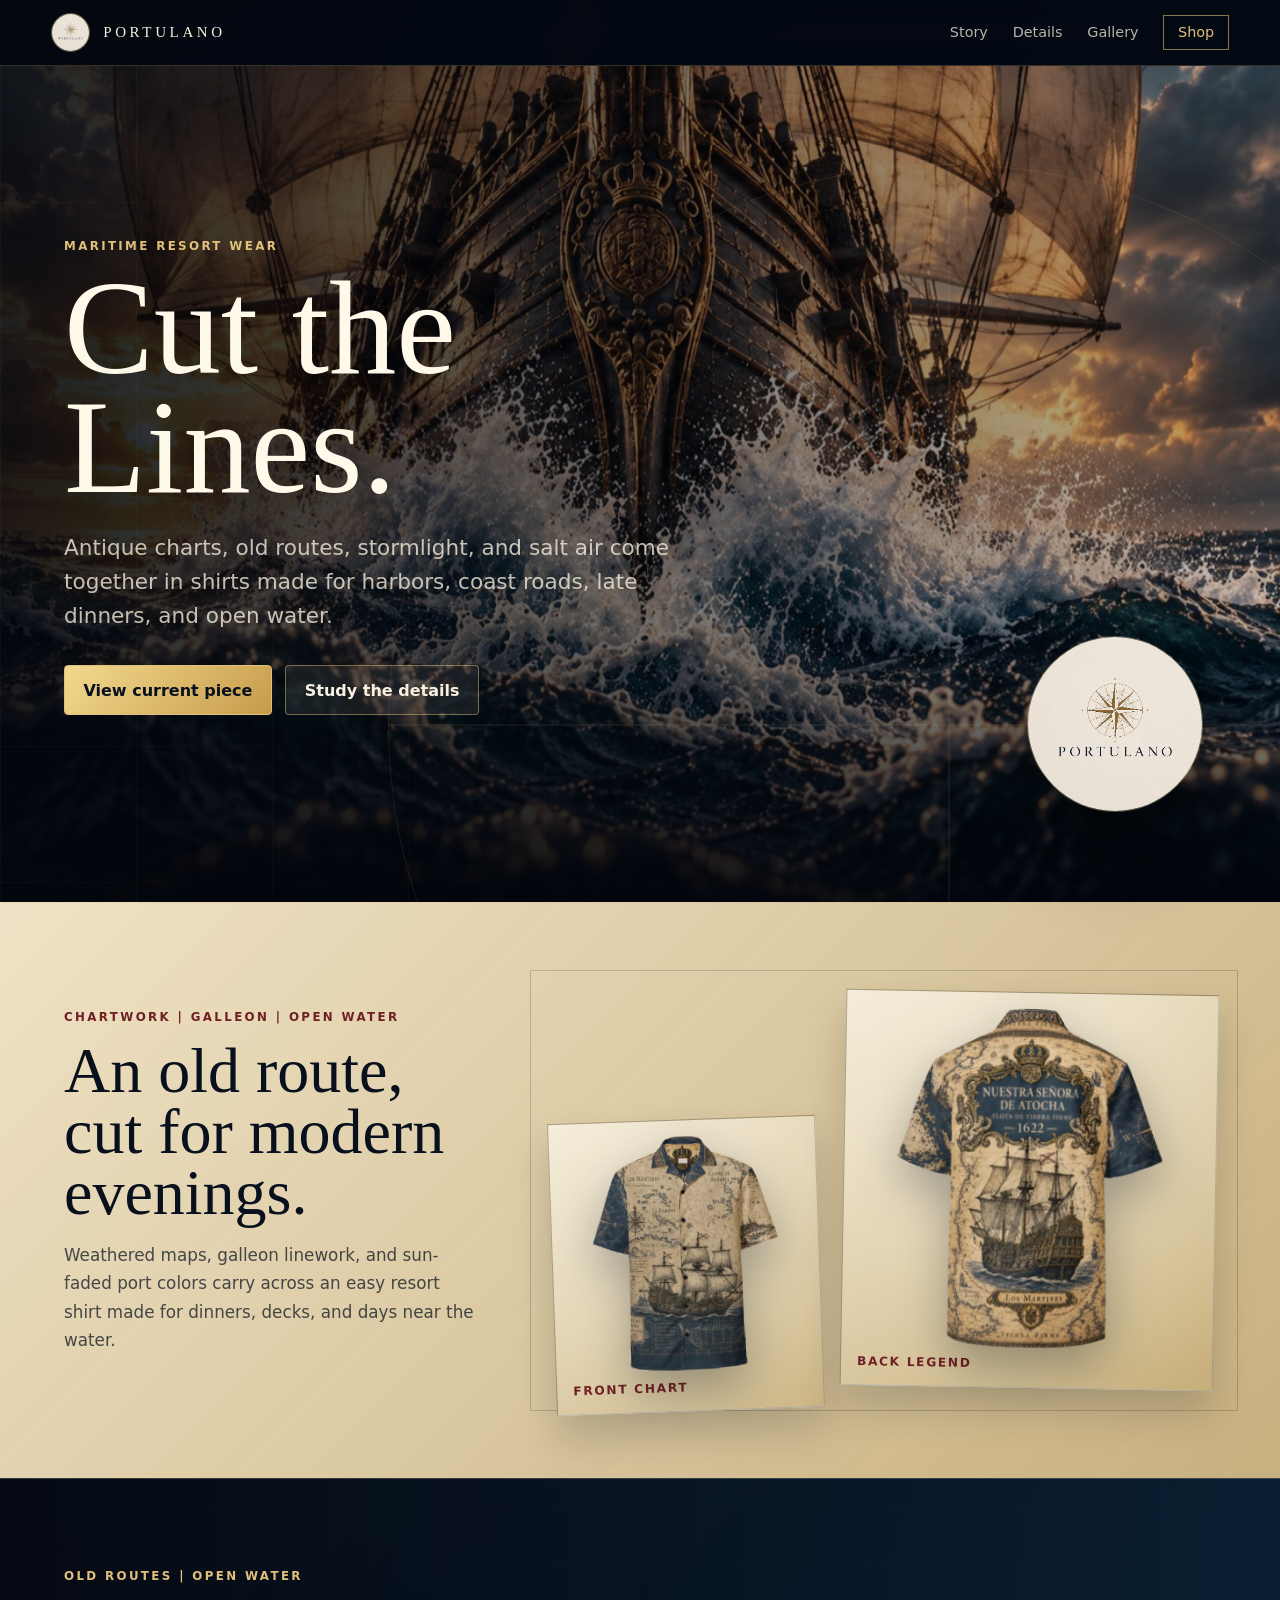
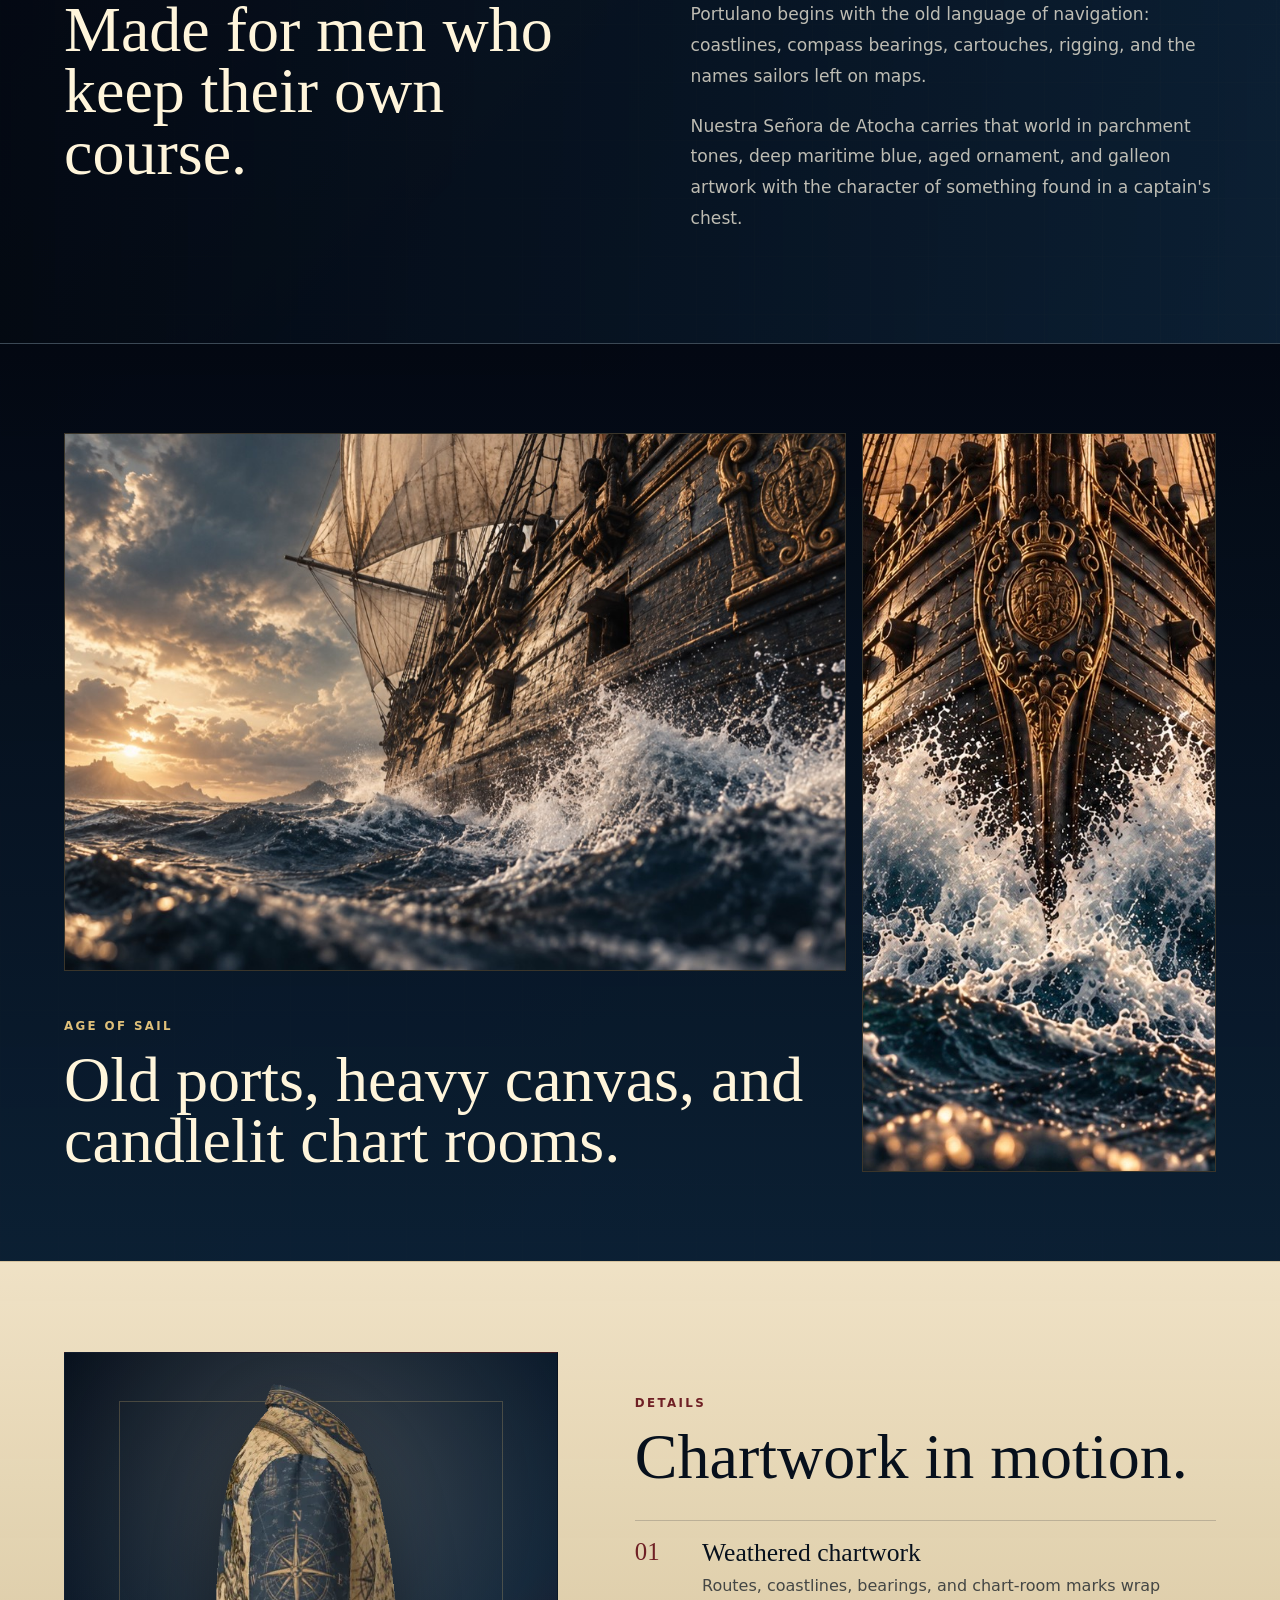
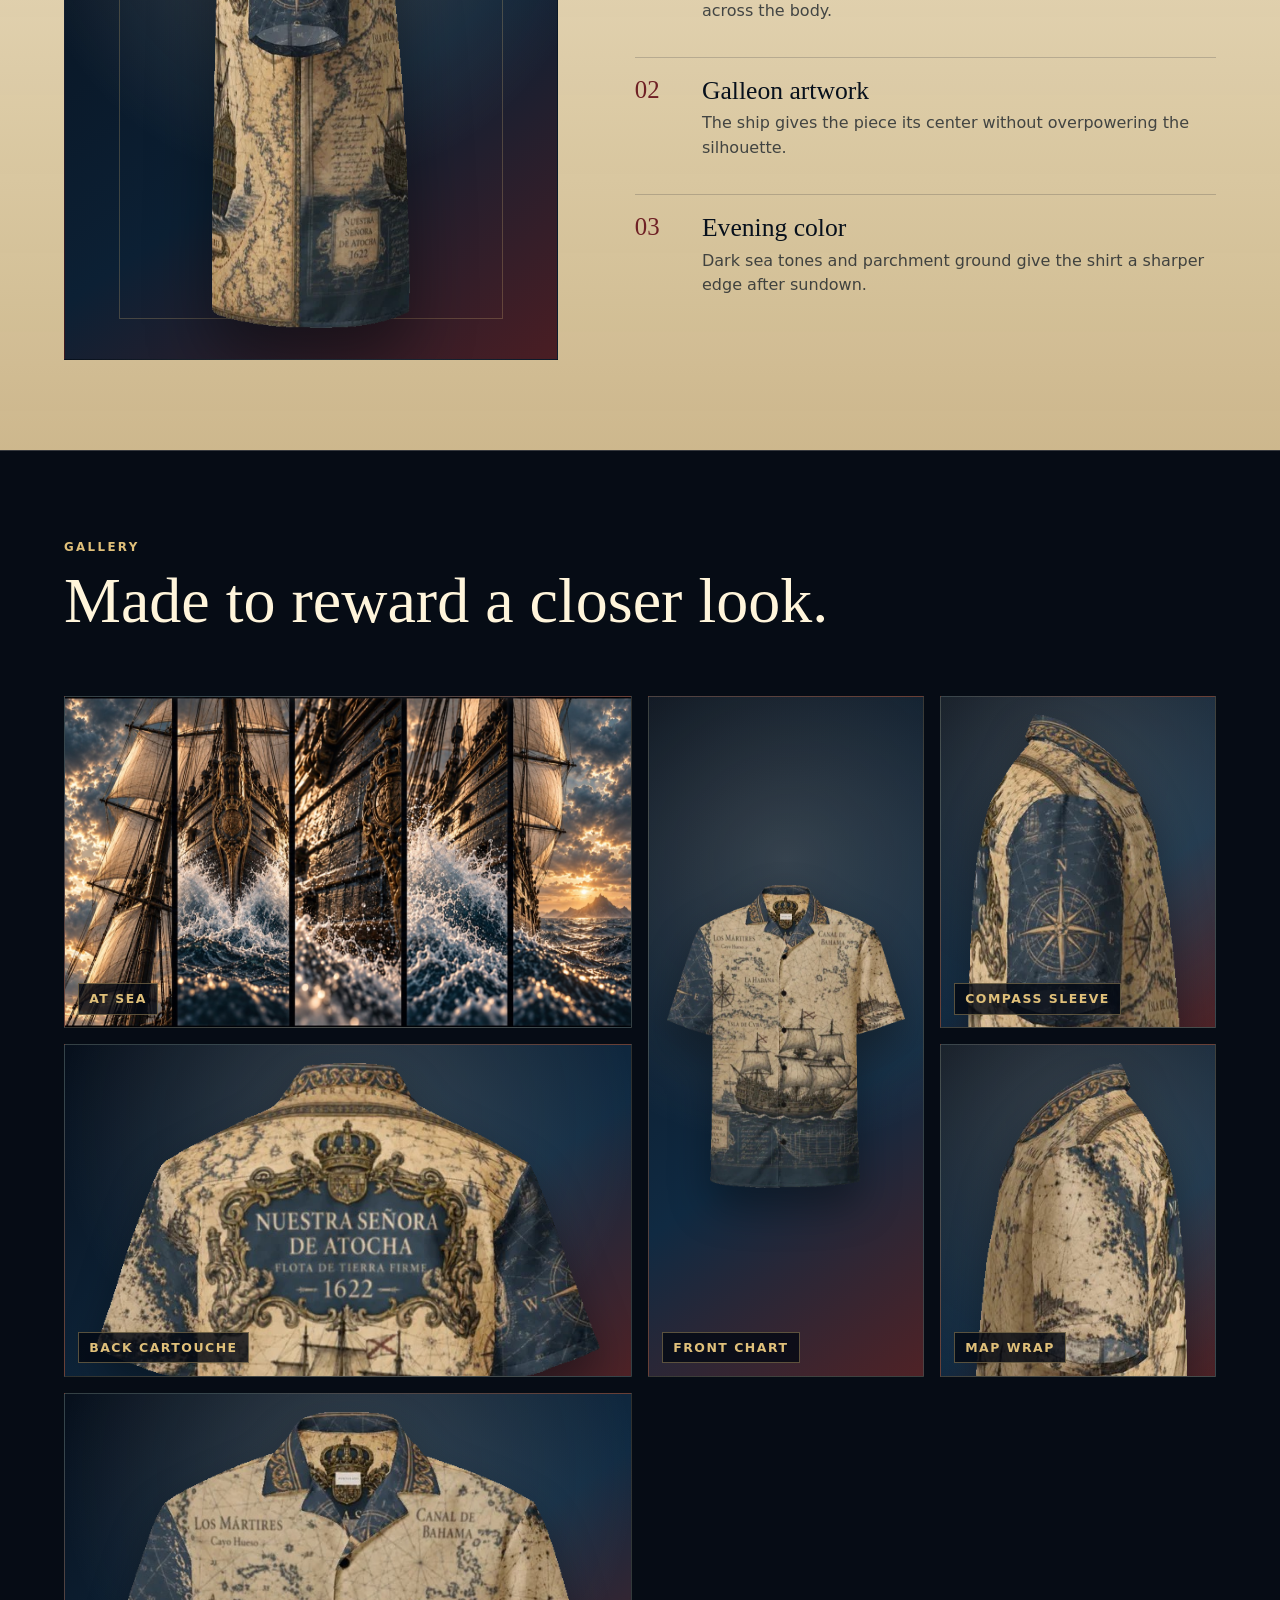
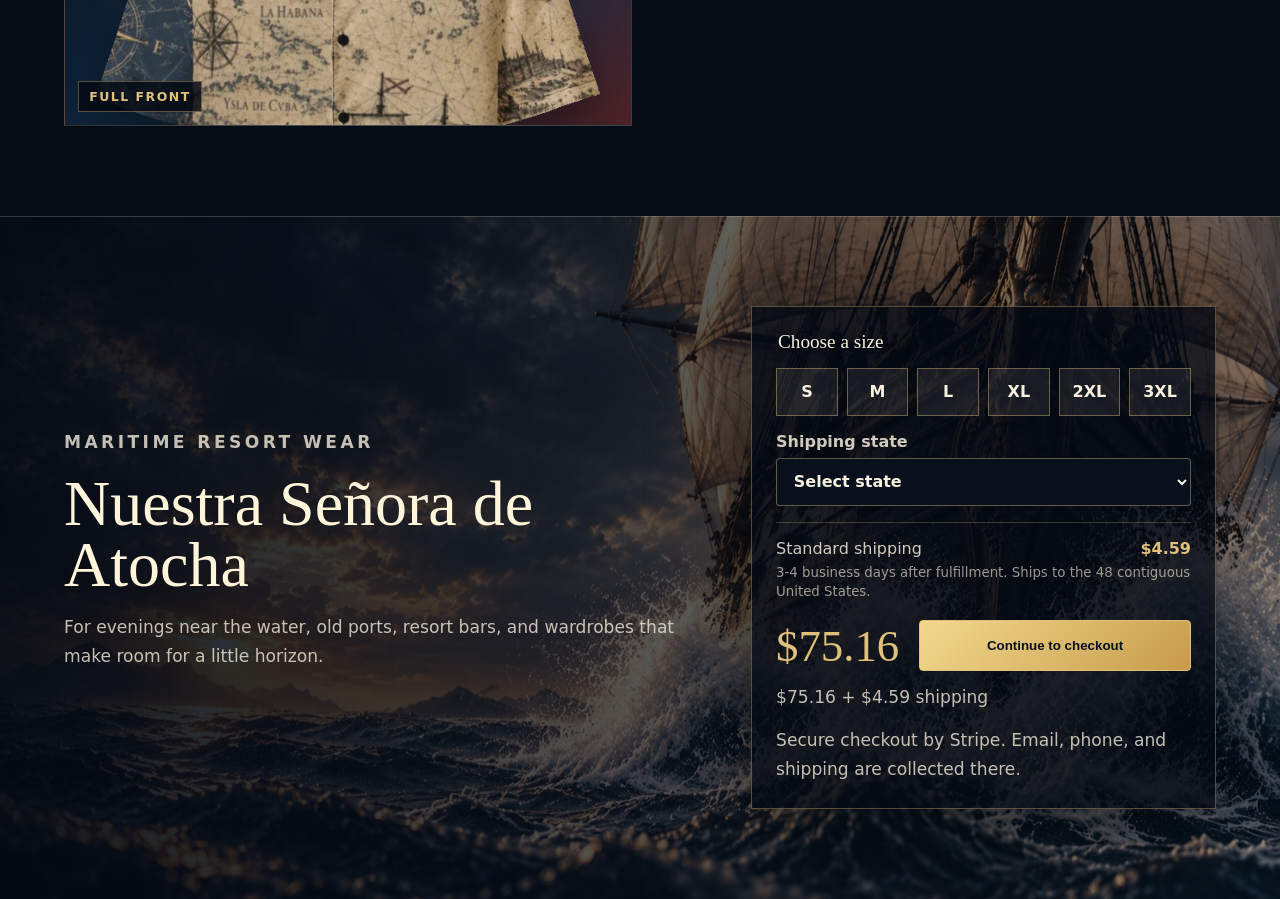
==== index.html @ 865a77de "feat: add continental shipping gate" ====
<!doctype html>
<html lang="en">
  <head>
    <meta charset="utf-8">
    <meta name="viewport" content="width=device-width, initial-scale=1">
    <meta
      name="description"
      content="Portulano resort shirts pair antique charts, old routes, and Age of Sail artwork with easy coastal silhouettes."
    >
    <title>Portulano | Nuestra Señora de Atocha Shirt</title>
    <link rel="stylesheet" href="./styles.css">
  </head>
  <body>
    <header class="site-header">
      <a class="brand" href="#top" aria-label="Portulano home">
        <img src="./assets/portulano-compass.jpg" alt="" class="brand-mark">
        <span>Portulano</span>
      </a>
      <nav class="site-nav" aria-label="Primary navigation">
        <a href="#story">Story</a>
        <a href="#craft">Details</a>
        <a href="#gallery">Gallery</a>
        <a class="nav-buy" href="#buy">Shop</a>
      </nav>
    </header>

    <main id="top">
      <section class="hero" aria-labelledby="hero-title">
        <div class="hero-copy">
          <p class="eyebrow">Maritime resort wear</p>
          <h1 id="hero-title">Cut the Lines.</h1>
          <p class="lede">
            Antique charts, old routes, stormlight, and salt air come together
            in shirts made for harbors, coast roads, late dinners, and open
            water.
          </p>
          <div class="hero-actions">
            <a class="button primary" href="#buy">View current piece</a>
            <a class="button secondary" href="#gallery">Study the details</a>
          </div>
        </div>

        <img class="hero-compass" src="./assets/portulano-compass.jpg" alt="">
      </section>

      <section class="artifact-section" aria-labelledby="artifact-title">
        <div class="artifact-copy">
          <p class="section-label">Chartwork | Galleon | Open Water</p>
          <h2 id="artifact-title">An old route, cut for modern evenings.</h2>
          <p>
            Weathered maps, galleon linework, and sun-faded port colors carry
            across an easy resort shirt made for dinners, decks, and days near
            the water.
          </p>
        </div>
        <div class="artifact-plates" aria-label="Nuestra Señora de Atocha shirt views">
          <figure class="artifact-plate front">
            <img src="./assets/atocha-front-cutout.png" alt="Front of the Portulano Nuestra Señora de Atocha shirt with antique map and ship artwork">
            <figcaption>Front chart</figcaption>
          </figure>
          <figure class="artifact-plate back">
            <img src="./assets/atocha-back-cutout.png" alt="Back of the Portulano Nuestra Señora de Atocha shirt with galleon and cartouche artwork">
            <figcaption>Back legend</figcaption>
          </figure>
        </div>
      </section>

      <section id="story" class="story-section">
        <p class="section-label">Old Routes | Open Water</p>
        <div class="story-grid">
          <h2>Made for men who keep their own course.</h2>
          <div class="story-copy">
            <p>
              Portulano begins with the old language of navigation: coastlines,
              compass bearings, cartouches, rigging, and the names sailors left
              on maps.
            </p>
            <p>
              Nuestra Señora de Atocha carries that world in parchment tones,
              deep maritime blue, aged ornament, and galleon artwork with the
              character of something found in a captain's chest.
            </p>
          </div>
        </div>
      </section>

      <section class="cinema-section" aria-label="Age of sail artwork">
        <figure class="cinema-wide">
          <img src="./assets/sail-hull-starboard.jpg" alt="A gilded sailing ship driving through waves at sunset">
        </figure>
        <figure class="cinema-portrait">
          <img src="./assets/sail-bow-portrait.jpg" alt="Ornate galleon bow cutting through sea foam">
        </figure>
        <div class="cinema-copy">
          <p class="section-label">Age of Sail</p>
          <h2>Old ports, heavy canvas, and candlelit chart rooms.</h2>
        </div>
      </section>

      <section id="craft" class="craft-section">
        <div class="craft-image">
          <img src="./assets/atocha-side-port-cutout.png" alt="Side view showing the compass rose sleeve and chart artwork">
        </div>
        <div class="craft-copy">
          <p class="section-label">Details</p>
          <h2>Chartwork in motion.</h2>
          <div class="feature-list" aria-label="Design details">
            <article>
              <span>01</span>
              <h3>Weathered chartwork</h3>
              <p>Routes, coastlines, bearings, and chart-room marks wrap across the body.</p>
            </article>
            <article>
              <span>02</span>
              <h3>Galleon artwork</h3>
              <p>The ship gives the piece its center without overpowering the silhouette.</p>
            </article>
            <article>
              <span>03</span>
              <h3>Evening color</h3>
              <p>Dark sea tones and parchment ground give the shirt a sharper edge after sundown.</p>
            </article>
          </div>
        </div>
      </section>

      <section id="gallery" class="gallery-section">
        <div class="gallery-heading">
          <p class="section-label">Gallery</p>
          <h2>Made to reward a closer look.</h2>
        </div>
        <div class="gallery-grid">
          <figure class="gallery-item wide scene">
            <img src="./assets/sail-panel-collage.jpg" alt="Five-panel cinematic sailing ship collage">
            <figcaption>At sea</figcaption>
          </figure>
          <figure class="gallery-item tall">
            <img src="./assets/atocha-front-cutout.png" alt="Front of the Atocha shirt">
            <figcaption>Front chart</figcaption>
          </figure>
          <figure class="gallery-item wide">
            <img src="./assets/atocha-back-cutout.png" alt="Back of the Atocha shirt">
            <figcaption>Back cartouche</figcaption>
          </figure>
          <figure class="gallery-item">
            <img src="./assets/atocha-side-port-cutout.png" alt="Left side of the Atocha shirt">
            <figcaption>Compass sleeve</figcaption>
          </figure>
          <figure class="gallery-item">
            <img src="./assets/atocha-side-starboard-cutout.png" alt="Right side of the Atocha shirt">
            <figcaption>Map wrap</figcaption>
          </figure>
          <figure class="gallery-item wide">
            <img src="./assets/atocha-front-alt-cutout.png" alt="Alternate front view of the Atocha shirt">
            <figcaption>Full front</figcaption>
          </figure>
        </div>
      </section>

      <section id="buy" class="buy-section">
        <div>
          <p class="eyebrow">Maritime resort wear</p>
          <h2>Nuestra Señora de Atocha</h2>
          <p>
            For evenings near the water, old ports, resort bars, and wardrobes
            that make room for a little horizon.
          </p>
        </div>
        <form class="checkout-panel" id="checkout-form">
          <fieldset>
            <legend>Choose a size</legend>
            <div class="size-options" aria-label="Shirt size">
              <label><input type="radio" name="size" value="S" required><span>S</span></label>
              <label><input type="radio" name="size" value="M"><span>M</span></label>
              <label><input type="radio" name="size" value="L"><span>L</span></label>
              <label><input type="radio" name="size" value="XL"><span>XL</span></label>
              <label><input type="radio" name="size" value="2XL"><span>2XL</span></label>
              <label><input type="radio" name="size" value="3XL"><span>3XL</span></label>
            </div>
          </fieldset>
          <label class="shipping-state">
            <span>Shipping state</span>
            <select name="shippingState" required>
              <option value="">Select state</option>
              <option value="AL">Alabama</option>
              <option value="AZ">Arizona</option>
              <option value="AR">Arkansas</option>
              <option value="CA">California</option>
              <option value="CO">Colorado</option>
              <option value="CT">Connecticut</option>
              <option value="DE">Delaware</option>
              <option value="FL">Florida</option>
              <option value="GA">Georgia</option>
              <option value="ID">Idaho</option>
              <option value="IL">Illinois</option>
              <option value="IN">Indiana</option>
              <option value="IA">Iowa</option>
              <option value="KS">Kansas</option>
              <option value="KY">Kentucky</option>
              <option value="LA">Louisiana</option>
              <option value="ME">Maine</option>
              <option value="MD">Maryland</option>
              <option value="MA">Massachusetts</option>
              <option value="MI">Michigan</option>
              <option value="MN">Minnesota</option>
              <option value="MS">Mississippi</option>
              <option value="MO">Missouri</option>
              <option value="MT">Montana</option>
              <option value="NE">Nebraska</option>
              <option value="NV">Nevada</option>
              <option value="NH">New Hampshire</option>
              <option value="NJ">New Jersey</option>
              <option value="NM">New Mexico</option>
              <option value="NY">New York</option>
              <option value="NC">North Carolina</option>
              <option value="ND">North Dakota</option>
              <option value="OH">Ohio</option>
              <option value="OK">Oklahoma</option>
              <option value="OR">Oregon</option>
              <option value="PA">Pennsylvania</option>
              <option value="RI">Rhode Island</option>
              <option value="SC">South Carolina</option>
              <option value="SD">South Dakota</option>
              <option value="TN">Tennessee</option>
              <option value="TX">Texas</option>
              <option value="UT">Utah</option>
              <option value="VT">Vermont</option>
              <option value="VA">Virginia</option>
              <option value="WA">Washington</option>
              <option value="WV">West Virginia</option>
              <option value="WI">Wisconsin</option>
              <option value="WY">Wyoming</option>
            </select>
          </label>
          <div class="shipping-summary">
            <span>Standard shipping</span>
            <strong>$4.59</strong>
            <small>3-4 business days after fulfillment. Ships to the 48 contiguous United States.</small>
          </div>
          <div class="checkout-row">
            <span class="price" data-price>$75.16</span>
            <button class="button primary large" type="submit">Continue to checkout</button>
          </div>
          <p class="checkout-total" data-total>$75.16 + $4.59 shipping</p>
          <p class="checkout-note" id="checkout-message" aria-live="polite">
            Secure checkout by Stripe. Email, phone, and shipping are collected there.
          </p>
        </form>
      </section>
    </main>
    <script src="./checkout.js"></script>
  </body>
</html>
---- styles.css ----
:root {
  --ink: #07101c;
  --navy: #0c2034;
  --paper: #efe2c5;
  --bone: #f7f0df;
  --gold: #c79b4b;
  --bright-gold: #e0c07a;
  --oxblood: #6f2025;
  --line-light: rgba(247, 240, 223, 0.2);
  --line-dark: rgba(7, 16, 28, 0.18);
  --shadow-heavy: 0 30px 90px rgba(0, 0, 0, 0.48);
}

* {
  box-sizing: border-box;
}

html {
  scroll-behavior: smooth;
}

body {
  margin: 0;
  color: var(--bone);
  font-family: Inter, ui-sans-serif, system-ui, -apple-system, BlinkMacSystemFont, "Segoe UI", sans-serif;
  background:
    linear-gradient(90deg, rgba(199, 155, 75, 0.05) 1px, transparent 1px),
    linear-gradient(rgba(199, 155, 75, 0.04) 1px, transparent 1px),
    radial-gradient(circle at 12% 8%, rgba(111, 32, 37, 0.34), transparent 26rem),
    radial-gradient(circle at 86% 14%, rgba(18, 56, 85, 0.72), transparent 30rem),
    linear-gradient(135deg, #02050b 0%, var(--navy) 48%, #06111d 100%);
  background-size: 58px 58px, 58px 58px, auto, auto, auto;
}

body::before {
  position: fixed;
  inset: 0;
  z-index: -1;
  pointer-events: none;
  content: "";
  background:
    linear-gradient(110deg, transparent 0 36%, rgba(224, 192, 122, 0.07) 36.2% 36.7%, transparent 37% 100%),
    linear-gradient(18deg, transparent 0 58%, rgba(247, 240, 223, 0.05) 58.2% 58.7%, transparent 59% 100%);
  opacity: 0.9;
}

a {
  color: inherit;
}

img {
  display: block;
  max-width: 100%;
}

.site-header {
  position: sticky;
  top: 0;
  z-index: 20;
  display: flex;
  align-items: center;
  justify-content: space-between;
  gap: 1rem;
  padding: 0.8rem clamp(1rem, 4vw, 3.5rem);
  border-bottom: 1px solid rgba(224, 192, 122, 0.22);
  background: rgba(3, 8, 18, 0.78);
  backdrop-filter: blur(18px);
}

.brand {
  display: inline-flex;
  align-items: center;
  gap: 0.8rem;
  text-decoration: none;
  text-transform: uppercase;
  letter-spacing: 0.24em;
  font-family: Georgia, "Times New Roman", serif;
  font-size: 0.94rem;
  color: var(--bone);
}

.brand-mark {
  width: 2.45rem;
  height: 2.45rem;
  border: 1px solid rgba(224, 192, 122, 0.46);
  border-radius: 50%;
  object-fit: cover;
  object-position: center 41%;
}

.site-nav {
  display: flex;
  align-items: center;
  gap: clamp(0.7rem, 2.2vw, 1.55rem);
  color: rgba(247, 240, 223, 0.74);
  font-size: 0.9rem;
}

.site-nav a {
  text-decoration: none;
}

.site-nav a:hover {
  color: #fff;
}

.nav-buy {
  padding: 0.55rem 0.85rem;
  border: 1px solid rgba(224, 192, 122, 0.6);
  color: var(--bright-gold);
}

main {
  overflow: hidden;
}

.hero {
  position: relative;
  min-height: calc(100vh - 4rem);
  display: flex;
  align-items: center;
  padding: clamp(2.5rem, 6vw, 6.5rem) clamp(1rem, 5vw, 5rem) clamp(3.5rem, 7vw, 7rem);
  background:
    linear-gradient(90deg, rgba(2, 5, 11, 0.88) 0%, rgba(2, 5, 11, 0.58) 42%, rgba(2, 5, 11, 0.18) 100%),
    linear-gradient(0deg, rgba(2, 5, 11, 0.92) 0%, rgba(2, 5, 11, 0.04) 34%),
    url("./assets/sail-hero-bow.jpg") center / cover;
}

.hero::after {
  position: absolute;
  right: -18vw;
  bottom: -24rem;
  width: min(70rem, 96vw);
  aspect-ratio: 1;
  border: 1px solid rgba(224, 192, 122, 0.18);
  border-radius: 50%;
  content: "";
  background:
    linear-gradient(90deg, transparent 49.85%, rgba(224, 192, 122, 0.18) 50%, transparent 50.15%),
    linear-gradient(0deg, transparent 49.85%, rgba(224, 192, 122, 0.18) 50%, transparent 50.15%);
  opacity: 0.55;
}

.hero::before {
  position: absolute;
  inset: 0;
  content: "";
  background:
    linear-gradient(90deg, rgba(224, 192, 122, 0.11) 1px, transparent 1px),
    linear-gradient(rgba(224, 192, 122, 0.09) 1px, transparent 1px);
  background-size: 8.5rem 8.5rem;
  mask-image: linear-gradient(90deg, black, transparent 66%);
  opacity: 0.38;
}

.hero-copy {
  position: relative;
  z-index: 1;
}

.eyebrow,
.section-label {
  margin: 0 0 1rem;
  color: var(--bright-gold);
  font-size: 0.74rem;
  font-weight: 800;
  letter-spacing: 0.2em;
  text-transform: uppercase;
}

h1,
h2,
h3 {
  margin: 0;
  font-family: Georgia, "Times New Roman", serif;
  font-weight: 400;
}

h1 {
  max-width: 8ch;
  color: #fff9ea;
  font-size: clamp(4.8rem, 10.5vw, 10.7rem);
  line-height: 0.88;
  text-shadow: 0 1rem 4rem rgba(0, 0, 0, 0.72);
}

h2 {
  color: #fff5db;
  font-size: clamp(2.5rem, 5vw, 5.9rem);
  line-height: 0.96;
}

h3 {
  color: #fff6dc;
  font-size: clamp(1.35rem, 2vw, 2rem);
}

.lede {
  max-width: 41rem;
  margin: 1.55rem 0 0;
  color: rgba(247, 240, 223, 0.78);
  font-size: clamp(1.08rem, 1.8vw, 1.35rem);
  line-height: 1.58;
}

.hero-actions {
  display: flex;
  flex-wrap: wrap;
  gap: 0.85rem;
  margin-top: 2rem;
}

.button {
  cursor: pointer;
  display: inline-flex;
  min-height: 3.15rem;
  align-items: center;
  justify-content: center;
  padding: 0.9rem 1.15rem;
  border: 1px solid rgba(224, 192, 122, 0.46);
  border-radius: 4px;
  font-weight: 800;
  text-decoration: none;
}

.button:disabled {
  cursor: wait;
  filter: grayscale(0.25);
  opacity: 0.62;
}

.button.primary {
  border-color: var(--bright-gold);
  color: #07101c;
  background: linear-gradient(135deg, #f2d98e, var(--gold));
}

.button.secondary {
  color: var(--bone);
  background: rgba(247, 240, 223, 0.08);
}

.button.large {
  min-width: min(100%, 17rem);
}

.hero-compass {
  position: absolute;
  right: clamp(1.25rem, 6vw, 6rem);
  bottom: clamp(2rem, 7vw, 6rem);
  z-index: 1;
  width: clamp(6rem, 14vw, 11rem);
  border: 1px solid rgba(224, 192, 122, 0.36);
  border-radius: 50%;
  box-shadow: var(--shadow-heavy);
  object-fit: cover;
  object-position: center 41%;
}

.story-section,
.artifact-section,
.cinema-section,
.craft-section,
.gallery-section,
.buy-section {
  padding: clamp(3.5rem, 7vw, 7rem) clamp(1rem, 5vw, 5rem);
  border-top: 1px solid var(--line-light);
}

.artifact-section {
  display: grid;
  grid-template-columns: minmax(18rem, 0.62fr) minmax(20rem, 1fr);
  align-items: center;
  gap: clamp(2rem, 6vw, 5rem);
  background:
    linear-gradient(135deg, rgba(239, 226, 197, 0.98), rgba(196, 171, 121, 0.92)),
    var(--paper);
  color: var(--ink);
}

.artifact-section h2 {
  color: var(--ink);
}

.artifact-section .section-label {
  color: var(--oxblood);
}

.artifact-copy p:not(.section-label) {
  max-width: 34rem;
  color: rgba(7, 16, 28, 0.72);
  font-size: 1.05rem;
  line-height: 1.7;
}

.artifact-plates {
  position: relative;
  display: grid;
  grid-template-columns: minmax(10rem, 0.72fr) minmax(13rem, 1fr);
  align-items: end;
  gap: clamp(0.7rem, 2vw, 1.4rem);
}

.artifact-plates::before {
  position: absolute;
  inset: -1.4rem;
  border: 1px solid rgba(7, 16, 28, 0.18);
  content: "";
  pointer-events: none;
}

.artifact-plate {
  position: relative;
  margin: 0;
  padding: clamp(0.7rem, 2vw, 1rem);
  border: 1px solid rgba(7, 16, 28, 0.24);
  background:
    linear-gradient(145deg, rgba(247, 240, 223, 0.92), rgba(196, 171, 121, 0.42)),
    radial-gradient(circle at 50% 18%, rgba(255, 249, 234, 0.64), transparent 22rem),
    #c9b17a;
  box-shadow: 0 1.4rem 2.5rem rgba(7, 16, 28, 0.18);
}

.artifact-plate.front {
  transform: translateY(1.4rem) rotate(-2deg);
}

.artifact-plate.back {
  transform: rotate(1deg);
}

.artifact-plate img {
  width: 100%;
  aspect-ratio: 1;
  object-fit: contain;
  filter: drop-shadow(0 1.2rem 1.5rem rgba(7, 16, 28, 0.32));
}

.artifact-plate figcaption {
  margin-top: 0.6rem;
  color: var(--oxblood);
  font-size: 0.76rem;
  font-weight: 900;
  letter-spacing: 0.14em;
  text-transform: uppercase;
}

.cinema-section {
  display: grid;
  grid-template-columns: minmax(0, 1.15fr) minmax(14rem, 0.52fr);
  grid-template-areas:
    "wide portrait"
    "copy portrait";
  gap: 1rem;
  background:
    linear-gradient(180deg, rgba(3, 8, 18, 0.98), rgba(12, 32, 52, 0.92));
}

.cinema-wide,
.cinema-portrait {
  margin: 0;
  overflow: hidden;
  border: 1px solid rgba(224, 192, 122, 0.24);
  background: #050911;
}

.cinema-wide {
  grid-area: wide;
  min-height: clamp(19rem, 42vw, 34rem);
}

.cinema-portrait {
  grid-area: portrait;
  min-height: 100%;
}

.cinema-wide img,
.cinema-portrait img {
  width: 100%;
  height: 100%;
  object-fit: cover;
}

.cinema-copy {
  grid-area: copy;
  align-self: end;
  max-width: 58rem;
  padding: clamp(1.2rem, 3vw, 2rem) 0 0;
}

.story-section {
  background:
    linear-gradient(90deg, rgba(3, 8, 18, 0.95), rgba(12, 32, 52, 0.72)),
    linear-gradient(135deg, rgba(224, 192, 122, 0.14), transparent 48%);
}

.story-grid {
  display: grid;
  grid-template-columns: minmax(0, 0.9fr) minmax(18rem, 0.86fr);
  gap: clamp(2rem, 6vw, 5rem);
  align-items: start;
}

.story-copy {
  color: rgba(247, 240, 223, 0.76);
  font-size: 1.07rem;
  line-height: 1.8;
}

.story-copy p {
  margin: 0 0 1.2rem;
}

.craft-section {
  display: grid;
  grid-template-columns: minmax(18rem, 0.85fr) minmax(20rem, 1fr);
  align-items: center;
  gap: clamp(2rem, 6vw, 5rem);
  background:
    linear-gradient(180deg, rgba(239, 226, 197, 0.98), rgba(203, 181, 137, 0.94)),
    var(--paper);
  color: var(--ink);
}

.craft-section h2,
.craft-section h3 {
  color: var(--ink);
}

.craft-section .section-label {
  color: var(--oxblood);
}

.craft-image {
  position: relative;
  min-height: 38rem;
  display: grid;
  align-items: center;
  justify-items: center;
  overflow: hidden;
  border: 1px solid rgba(7, 16, 28, 0.16);
  background:
    radial-gradient(circle at 50% 24%, rgba(247, 240, 223, 0.22), transparent 18rem),
    linear-gradient(145deg, #07101c 0%, #0c2034 58%, #4a1d23 100%);
}

.craft-image::before {
  position: absolute;
  inset: 3rem 11% 2.5rem;
  border: 1px solid rgba(224, 192, 122, 0.24);
  content: "";
}

.craft-image img {
  position: relative;
  width: auto;
  max-width: 74%;
  max-height: 34rem;
  margin: 0 auto;
  filter: drop-shadow(0 2rem 2rem rgba(0, 0, 0, 0.42));
}

.feature-list {
  display: grid;
  gap: 1rem;
  margin-top: 2rem;
}

.feature-list article {
  display: grid;
  grid-template-columns: 3.2rem 1fr;
  gap: 0 1rem;
  padding: 1.1rem 0;
  border-top: 1px solid var(--line-dark);
}

.feature-list span {
  grid-row: span 2;
  color: var(--oxblood);
  font-family: Georgia, "Times New Roman", serif;
  font-size: 1.55rem;
}

.feature-list p {
  margin: 0.35rem 0 0;
  color: rgba(7, 16, 28, 0.72);
  font-size: 1rem;
  line-height: 1.55;
}

.gallery-section {
  background: #060c15;
}

.gallery-heading {
  max-width: 56rem;
  margin-bottom: clamp(2rem, 5vw, 4rem);
}

.gallery-grid {
  display: grid;
  grid-template-columns: repeat(4, minmax(0, 1fr));
  grid-auto-rows: clamp(18rem, 26vw, 29rem);
  grid-auto-flow: dense;
  gap: 1rem;
}

.gallery-item {
  position: relative;
  display: grid;
  min-height: 0;
  place-items: center;
  margin: 0;
  overflow: hidden;
  border: 1px solid rgba(224, 192, 122, 0.18);
  background:
    radial-gradient(circle at 50% 24%, rgba(247, 240, 223, 0.18), transparent 18rem),
    linear-gradient(145deg, #07101c, #102a42 62%, #4f2226);
}

.gallery-item.tall {
  grid-row: span 2;
}

.gallery-item.wide {
  grid-column: span 2;
}

.gallery-item.scene {
  min-height: 0;
}

.gallery-item img {
  width: auto;
  height: auto;
  max-width: calc(100% - 2.2rem);
  max-height: calc(100% - 2.2rem);
  object-fit: contain;
  filter: drop-shadow(0 1.25rem 1.25rem rgba(0, 0, 0, 0.36));
  transition: transform 220ms ease;
}

.gallery-item.scene img {
  width: 100%;
  height: 100%;
  max-width: none;
  max-height: none;
  object-fit: cover;
  background: #050911;
  filter: none;
}

.gallery-item:hover img {
  transform: scale(1.03);
}

.gallery-item figcaption {
  position: absolute;
  left: 0.8rem;
  bottom: 0.8rem;
  padding: 0.45rem 0.65rem;
  border: 1px solid rgba(224, 192, 122, 0.38);
  color: var(--bright-gold);
  background: rgba(3, 8, 18, 0.8);
  font-size: 0.78rem;
  font-weight: 800;
  letter-spacing: 0.12em;
  text-transform: uppercase;
}

.buy-section {
  display: flex;
  align-items: center;
  justify-content: space-between;
  gap: 2rem;
  min-height: 26rem;
  background:
    linear-gradient(90deg, rgba(3, 8, 18, 0.94), rgba(3, 8, 18, 0.4)),
    url("./assets/sail-bow-sunset.jpg") center / cover;
}

.buy-section p {
  max-width: 44rem;
  color: rgba(247, 240, 223, 0.78);
  font-size: 1.07rem;
  line-height: 1.7;
}

.checkout-panel {
  width: min(100%, 31rem);
  padding: clamp(1rem, 3vw, 1.5rem);
  border: 1px solid rgba(224, 192, 122, 0.36);
  background: rgba(3, 8, 18, 0.78);
  box-shadow: var(--shadow-heavy);
}

.checkout-panel fieldset {
  margin: 0;
  padding: 0;
  border: 0;
}

.checkout-panel legend {
  margin-bottom: 0.9rem;
  color: var(--bone);
  font-family: Georgia, "Times New Roman", serif;
  font-size: 1.2rem;
}

.size-options {
  display: grid;
  grid-template-columns: repeat(6, minmax(0, 1fr));
  gap: 0.55rem;
}

.size-options label {
  cursor: pointer;
}

.size-options input {
  position: absolute;
  inline-size: 1px;
  block-size: 1px;
  opacity: 0;
}

.size-options span {
  display: grid;
  min-height: 3rem;
  place-items: center;
  border: 1px solid rgba(224, 192, 122, 0.42);
  color: var(--bone);
  background: rgba(247, 240, 223, 0.08);
  font-weight: 900;
}

.size-options input:checked + span,
.size-options input:focus-visible + span {
  border-color: var(--bright-gold);
  color: #07101c;
  background: linear-gradient(135deg, #f2d98e, var(--gold));
}

.shipping-state {
  display: grid;
  gap: 0.45rem;
  margin-top: 1rem;
  color: rgba(247, 240, 223, 0.84);
  font-weight: 800;
}

.shipping-state select {
  min-height: 3rem;
  border: 1px solid rgba(224, 192, 122, 0.42);
  border-radius: 4px;
  color: var(--bone);
  background: #07101c;
  font: inherit;
  padding: 0 0.8rem;
}

.shipping-state select:focus {
  border-color: var(--bright-gold);
  outline: 2px solid rgba(224, 192, 122, 0.24);
  outline-offset: 2px;
}

.checkout-row {
  display: flex;
  align-items: center;
  justify-content: space-between;
  gap: 1rem;
  margin-top: 1.15rem;
}

.price {
  color: var(--bright-gold);
  font-family: Georgia, "Times New Roman", serif;
  font-size: clamp(2rem, 4vw, 2.8rem);
}

.shipping-summary {
  display: grid;
  grid-template-columns: 1fr auto;
  gap: 0.3rem 1rem;
  margin-top: 1rem;
  padding-top: 1rem;
  border-top: 1px solid rgba(224, 192, 122, 0.24);
  color: rgba(247, 240, 223, 0.84);
}

.shipping-summary strong {
  color: var(--bright-gold);
}

.shipping-summary small {
  grid-column: 1 / -1;
  color: rgba(247, 240, 223, 0.62);
  line-height: 1.45;
}

.checkout-total {
  margin: 0.7rem 0 0;
  color: rgba(247, 240, 223, 0.72);
  font-size: 0.94rem;
  line-height: 1.45;
}

.checkout-note {
  min-height: 1.6rem;
  margin: 0.9rem 0 0;
  color: rgba(247, 240, 223, 0.72);
  font-size: 0.94rem;
  line-height: 1.45;
}

.checkout-note[data-state="error"] {
  color: #f2b8a8;
}

.status-section {
  display: grid;
  min-height: 100vh;
  align-content: center;
  gap: 1rem;
  padding: clamp(8rem, 14vw, 13rem) clamp(1rem, 5vw, 5rem);
  background:
    linear-gradient(90deg, rgba(3, 8, 18, 0.94), rgba(3, 8, 18, 0.44)),
    url("./assets/sail-bow-sunset.jpg") center / cover;
}

.status-section h1,
.status-section p {
  max-width: 44rem;
}

.status-section p {
  color: rgba(247, 240, 223, 0.78);
  font-size: 1.1rem;
  line-height: 1.7;
}

@media (max-width: 960px) {
  .story-grid,
  .artifact-section,
  .cinema-section,
  .craft-section {
    grid-template-columns: 1fr;
  }

  .cinema-section {
    grid-template-areas:
      "wide"
      "copy"
      "portrait";
  }

  .cinema-portrait {
    min-height: 34rem;
  }

  .hero {
    min-height: auto;
  }

  .gallery-grid {
    grid-template-columns: repeat(2, minmax(0, 1fr));
  }

  .buy-section {
    align-items: flex-start;
    flex-direction: column;
  }

  .checkout-panel {
    width: 100%;
  }
}

@media (max-width: 640px) {
  .site-header {
    align-items: flex-start;
    flex-direction: column;
  }

  .site-nav {
    width: 100%;
    justify-content: space-between;
    gap: 0.55rem;
    font-size: 0.82rem;
  }

  .nav-buy {
    padding: 0;
    border: 0;
  }

  h1 {
    max-width: 9ch;
    font-size: clamp(3.6rem, 18vw, 5.3rem);
  }

  .hero-compass {
    right: 1.4rem;
    bottom: 1.4rem;
    width: 5.6rem;
  }

  .artifact-plates {
    grid-template-columns: 1fr;
  }

  .artifact-plates::before {
    inset: -0.8rem;
  }

  .artifact-plate.front,
  .artifact-plate.back {
    transform: none;
  }

  .hero-actions,
  .button,
  .checkout-row {
    width: 100%;
  }

  .checkout-row {
    align-items: stretch;
    flex-direction: column;
  }

  .size-options {
    grid-template-columns: repeat(3, minmax(0, 1fr));
  }

  .craft-image {
    min-height: 28rem;
  }

  .gallery-grid {
    grid-template-columns: 1fr;
    grid-auto-rows: minmax(28rem, auto);
  }

  .gallery-item,
  .gallery-item.tall {
    grid-column: auto;
    grid-row: auto;
    min-height: 28rem;
  }
}
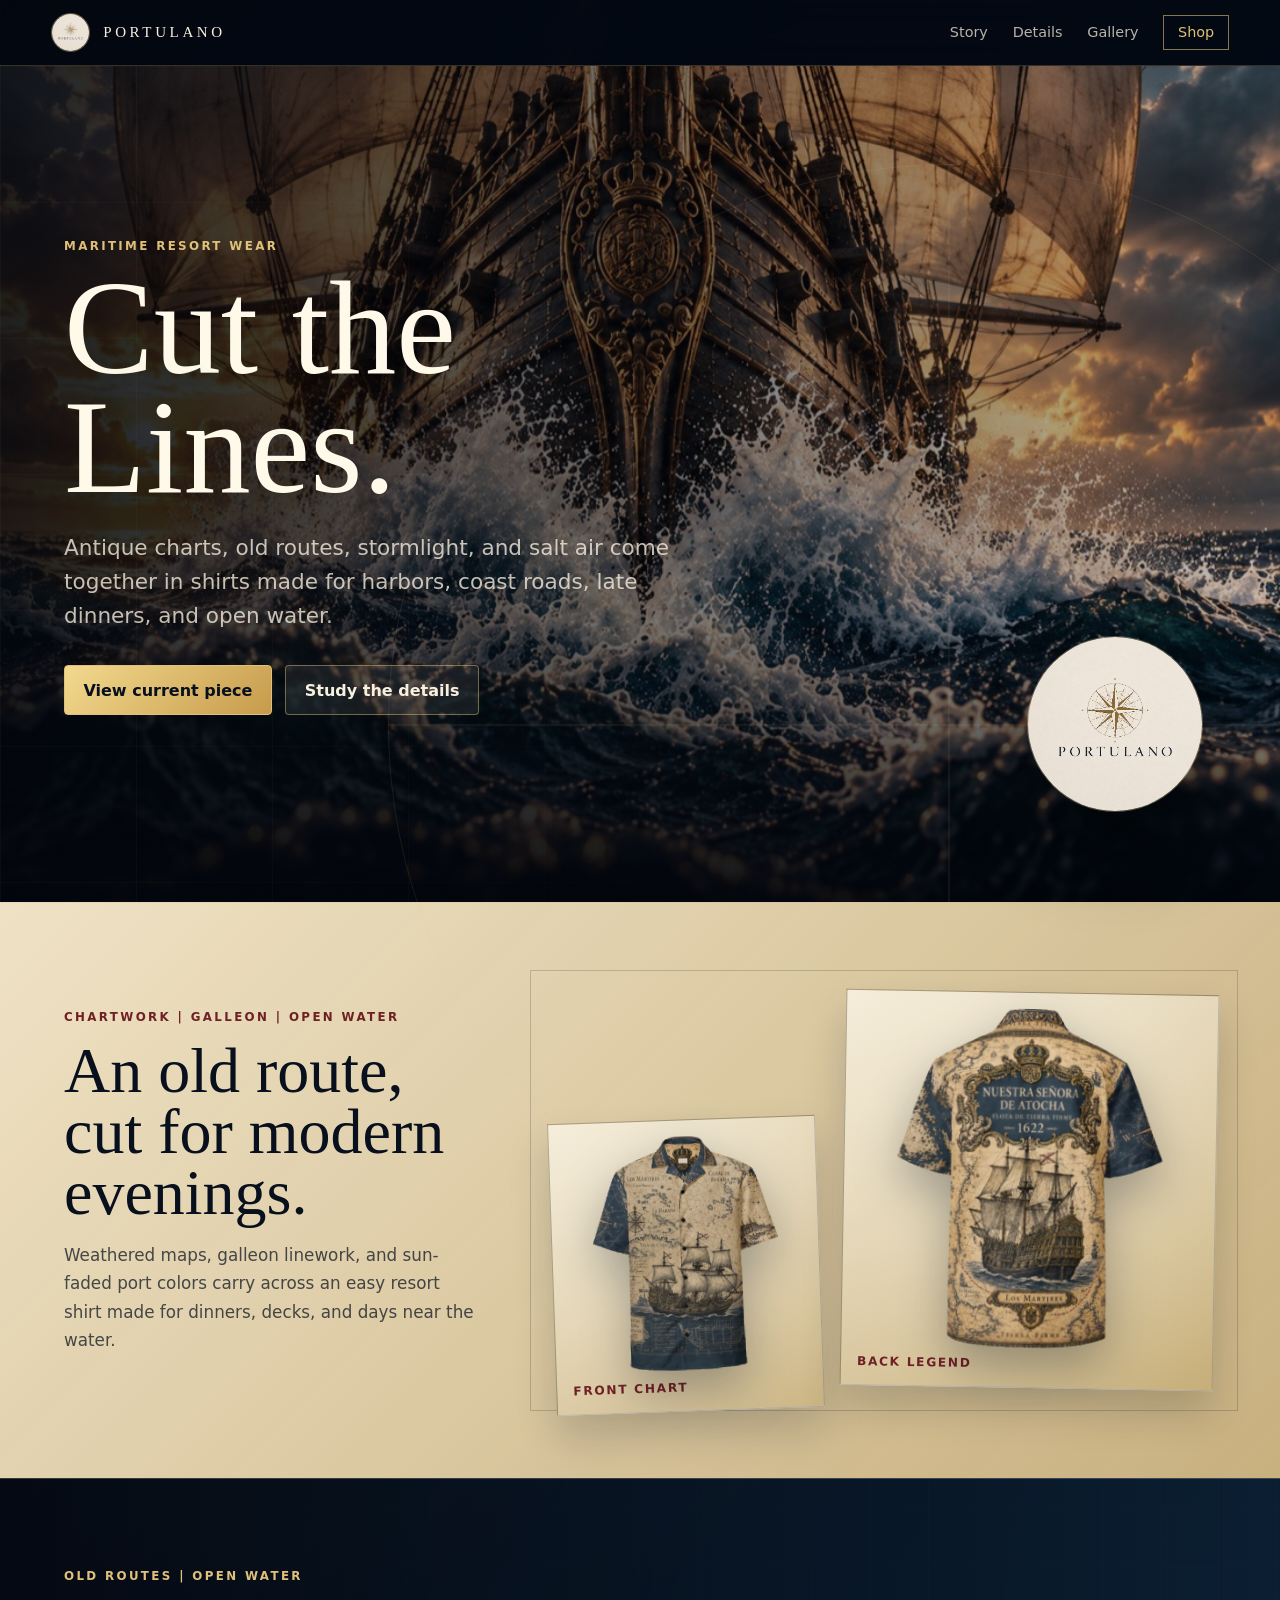
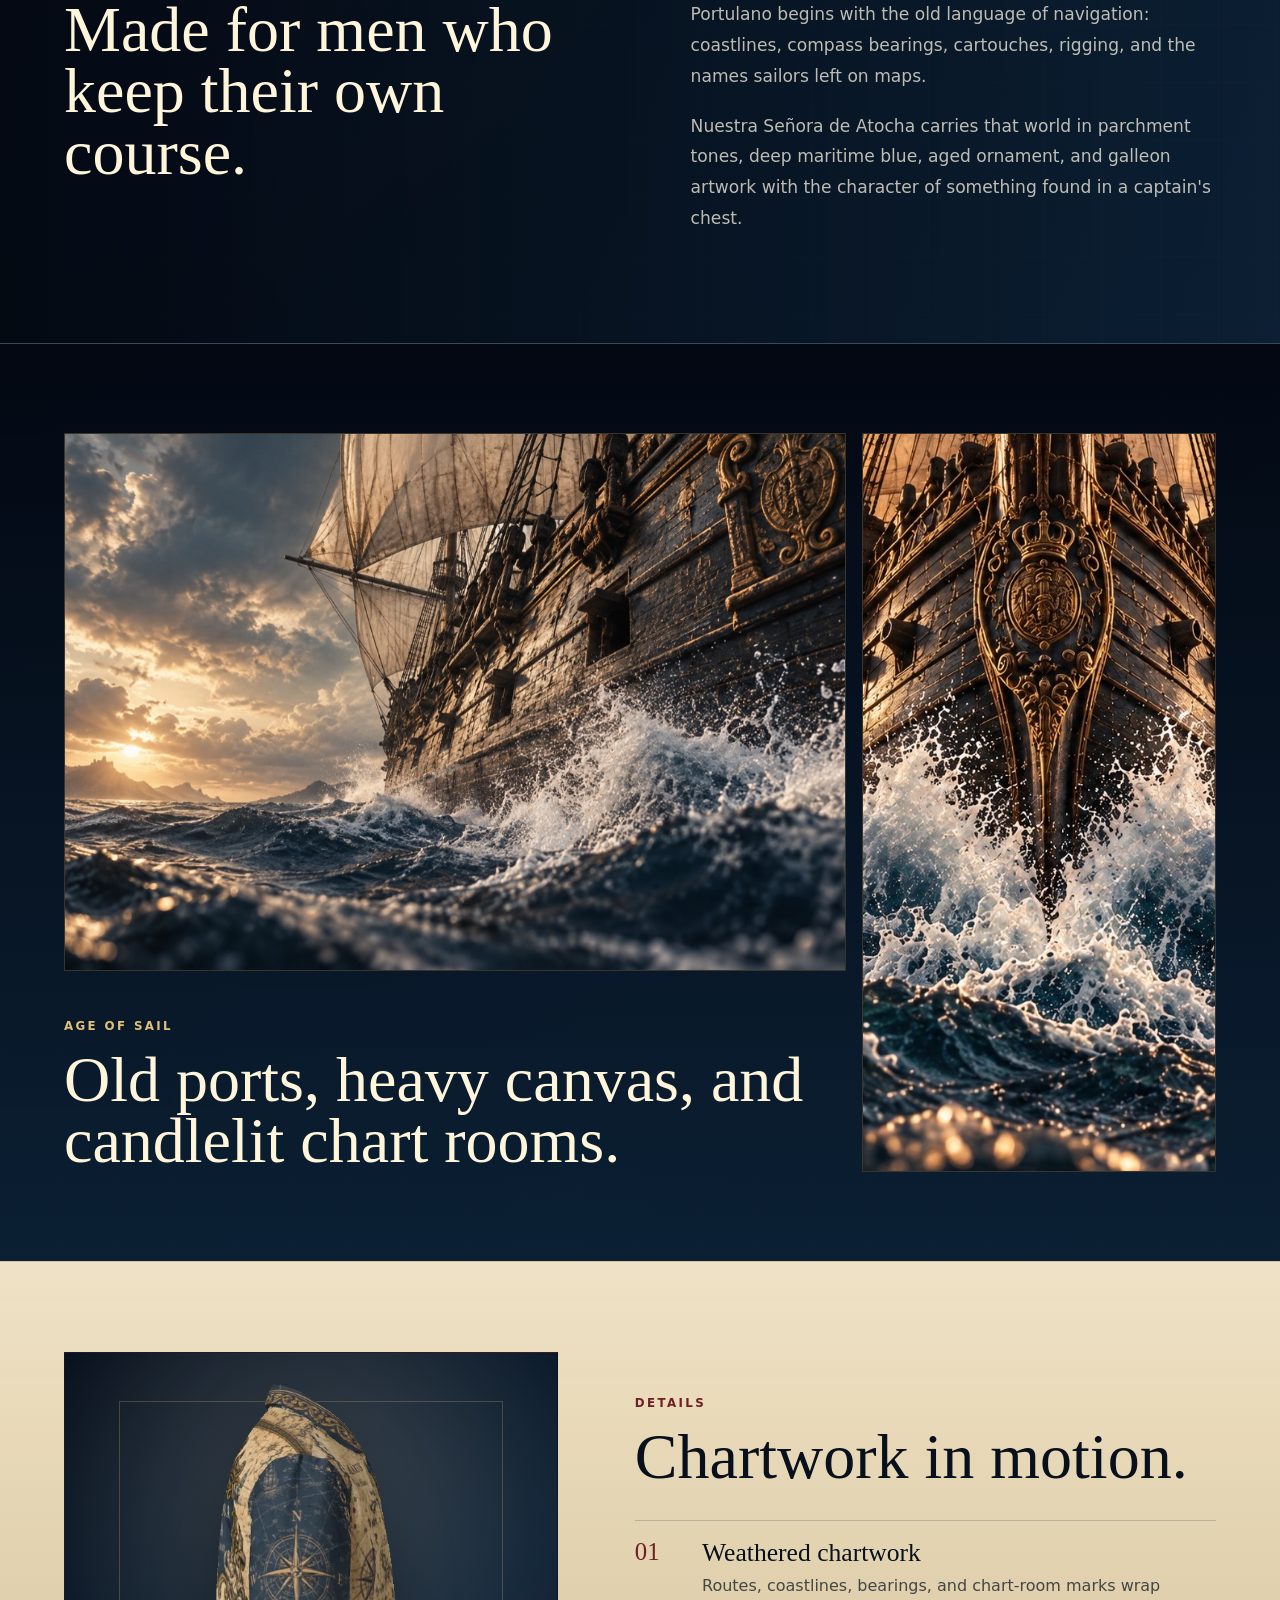
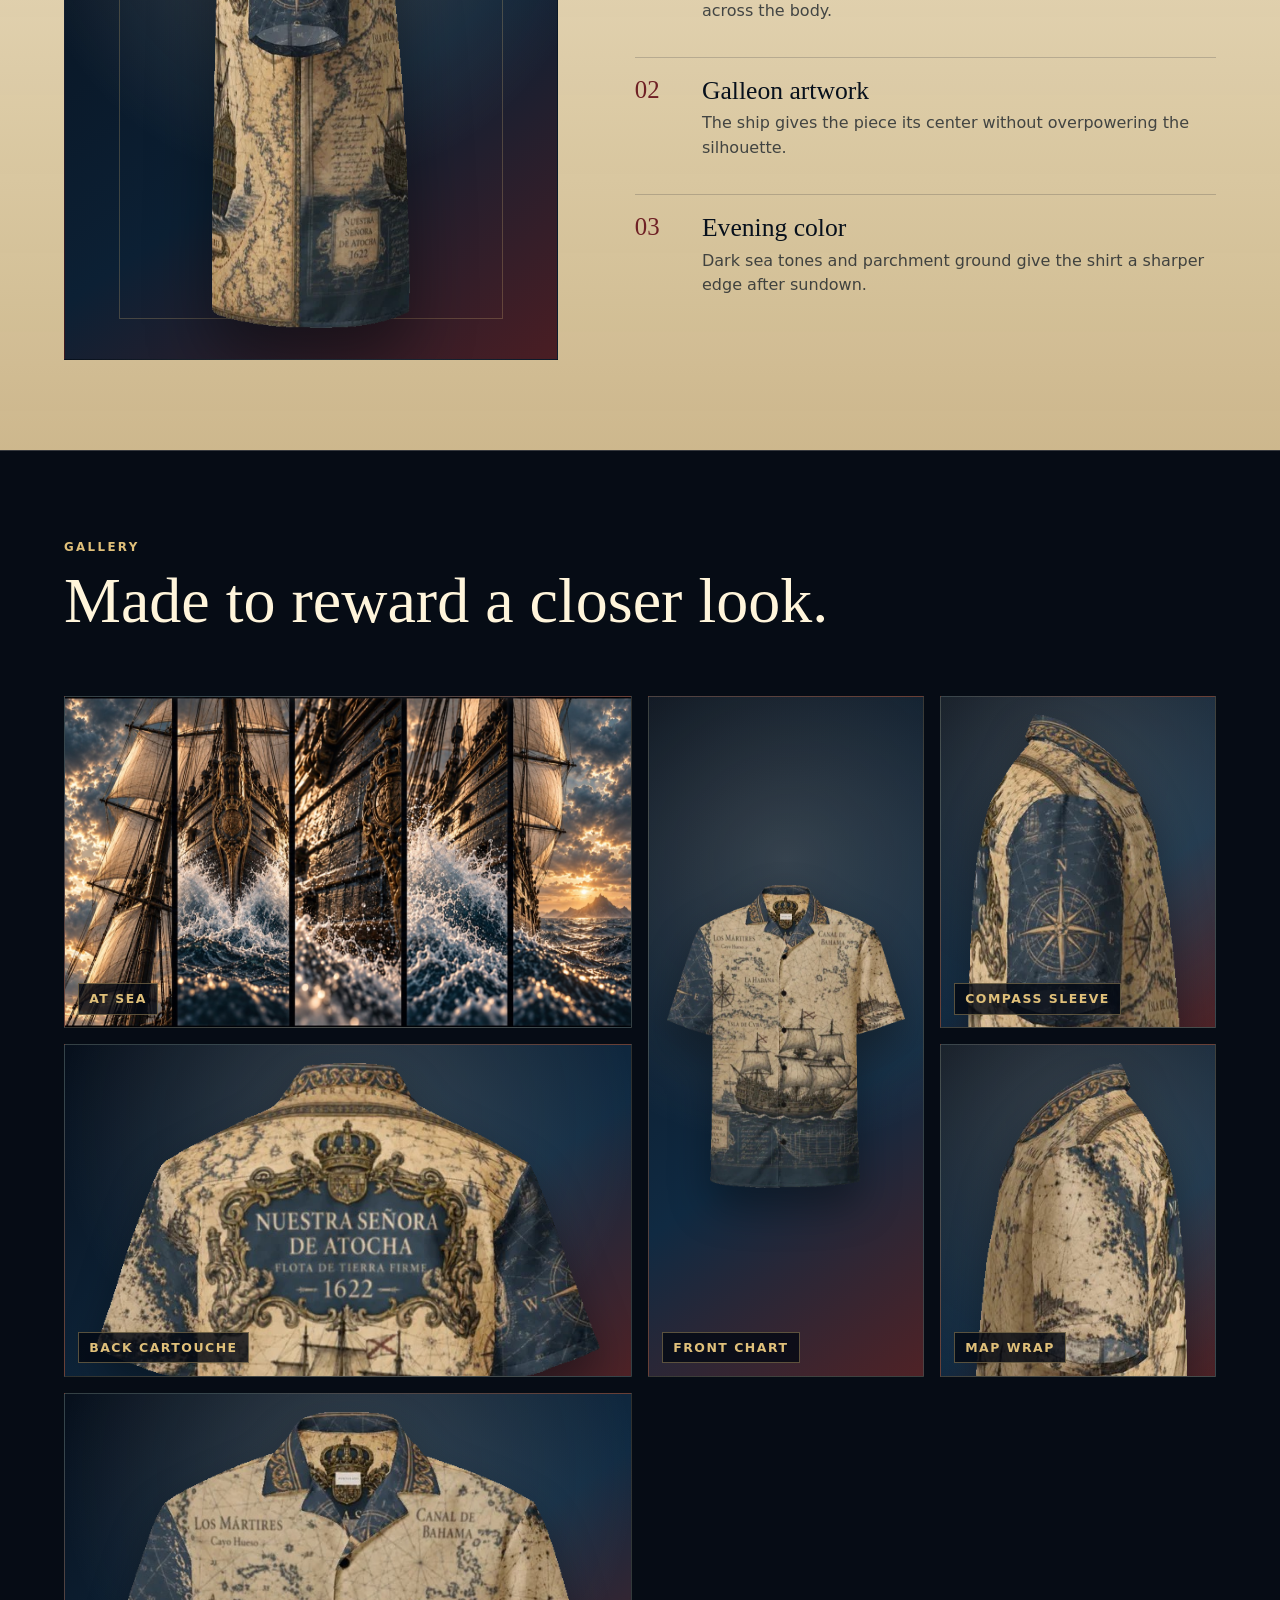
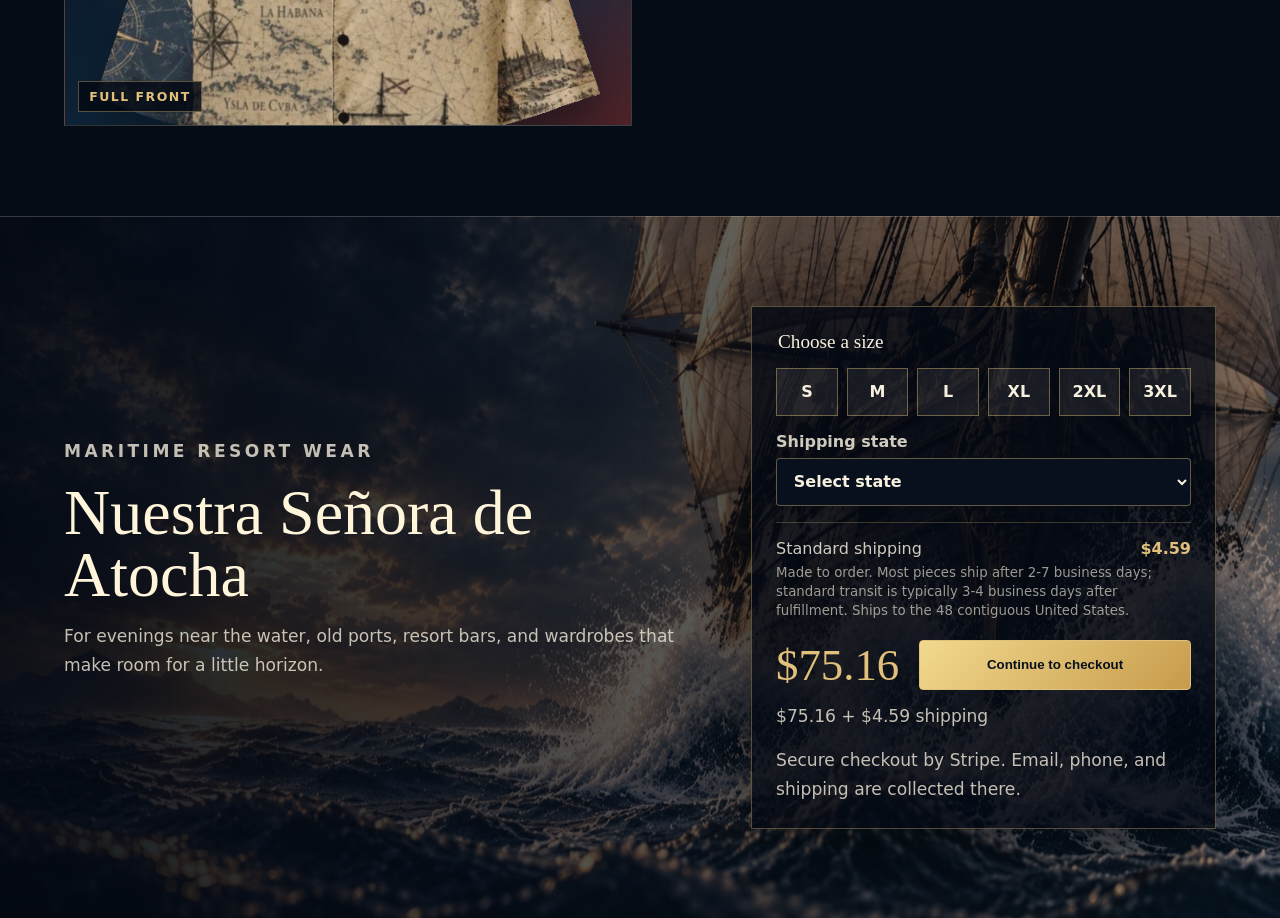
==== commit e05bfbb1: "fix: clarify made-to-order shipping timing" ====
--- a/index.html
+++ b/index.html
@@ -235,7 +235,7 @@
           <div class="shipping-summary">
             <span>Standard shipping</span>
             <strong>$4.59</strong>
-            <small>3-4 business days after fulfillment. Ships to the 48 contiguous United States.</small>
+            <small>Made to order. Most pieces ship after 2-7 business days; standard transit is typically 3-4 business days after fulfillment. Ships to the 48 contiguous United States.</small>
           </div>
           <div class="checkout-row">
             <span class="price" data-price>$75.16</span>
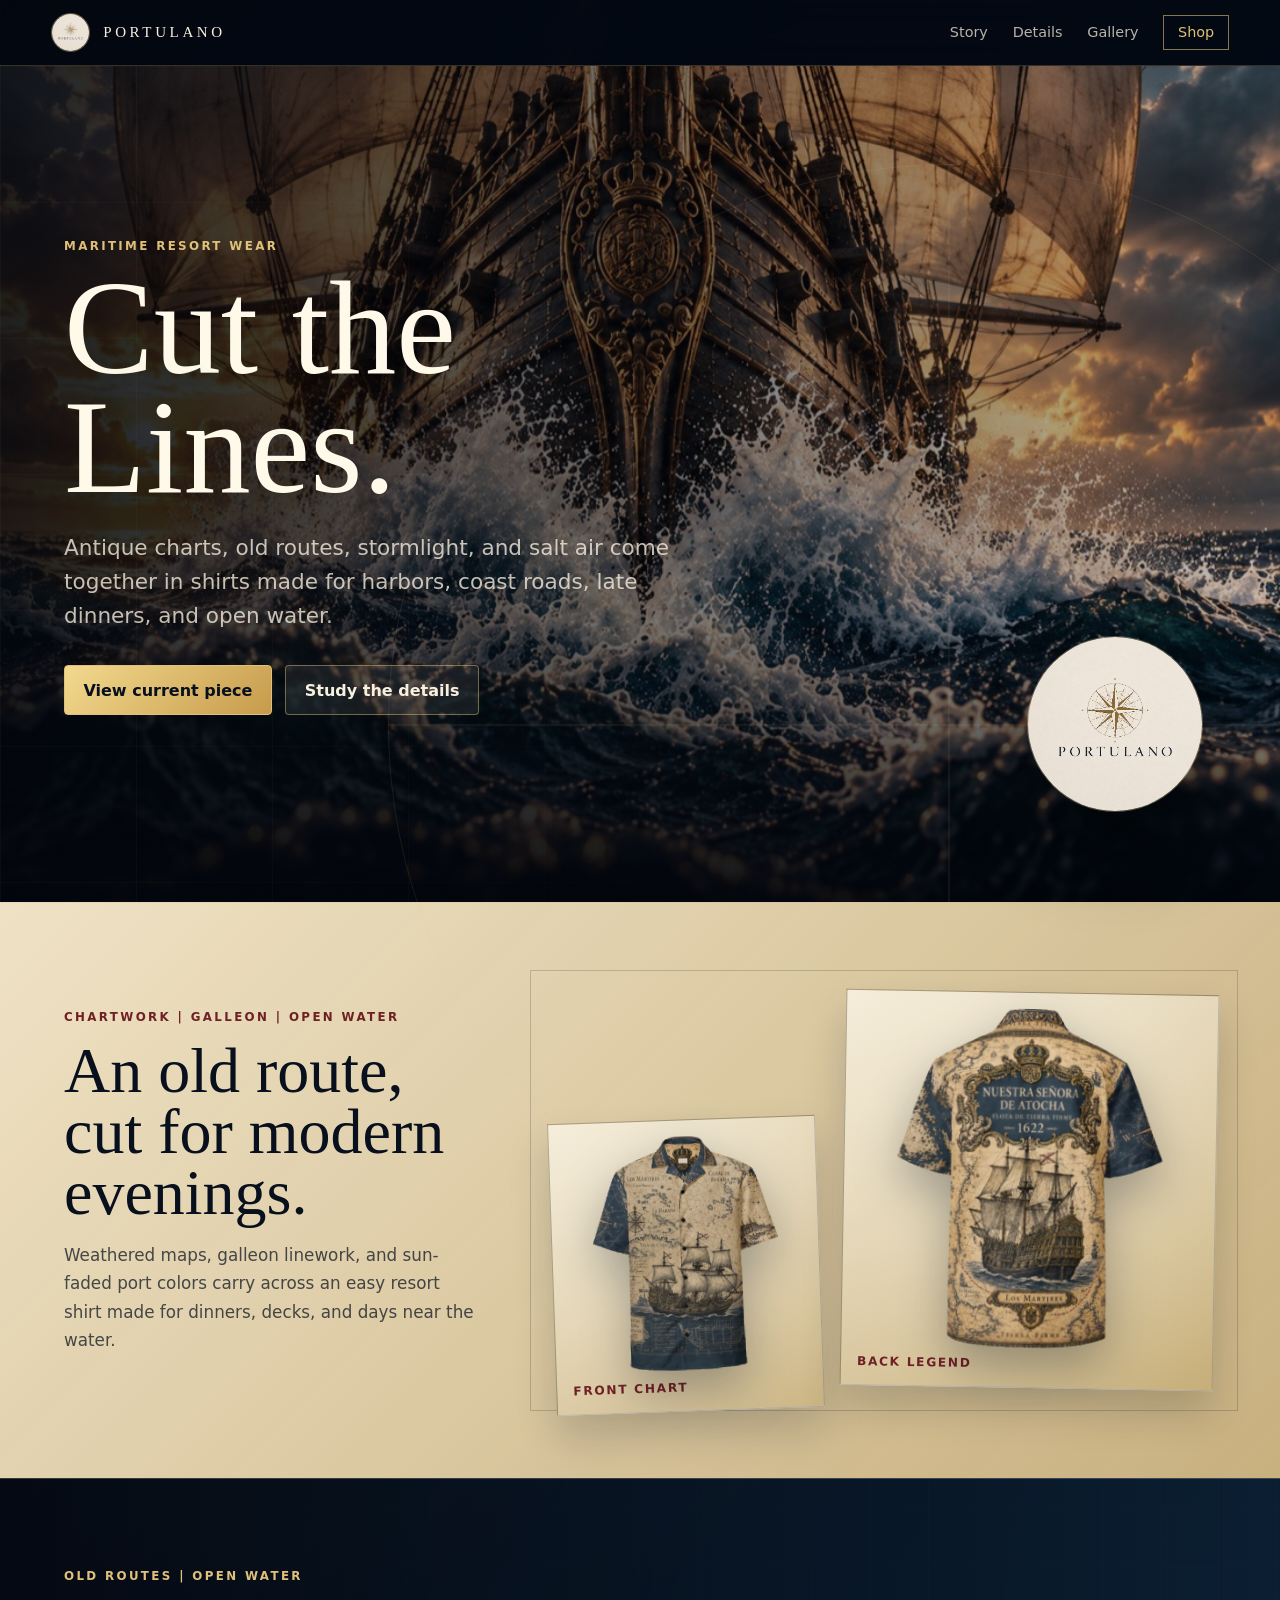
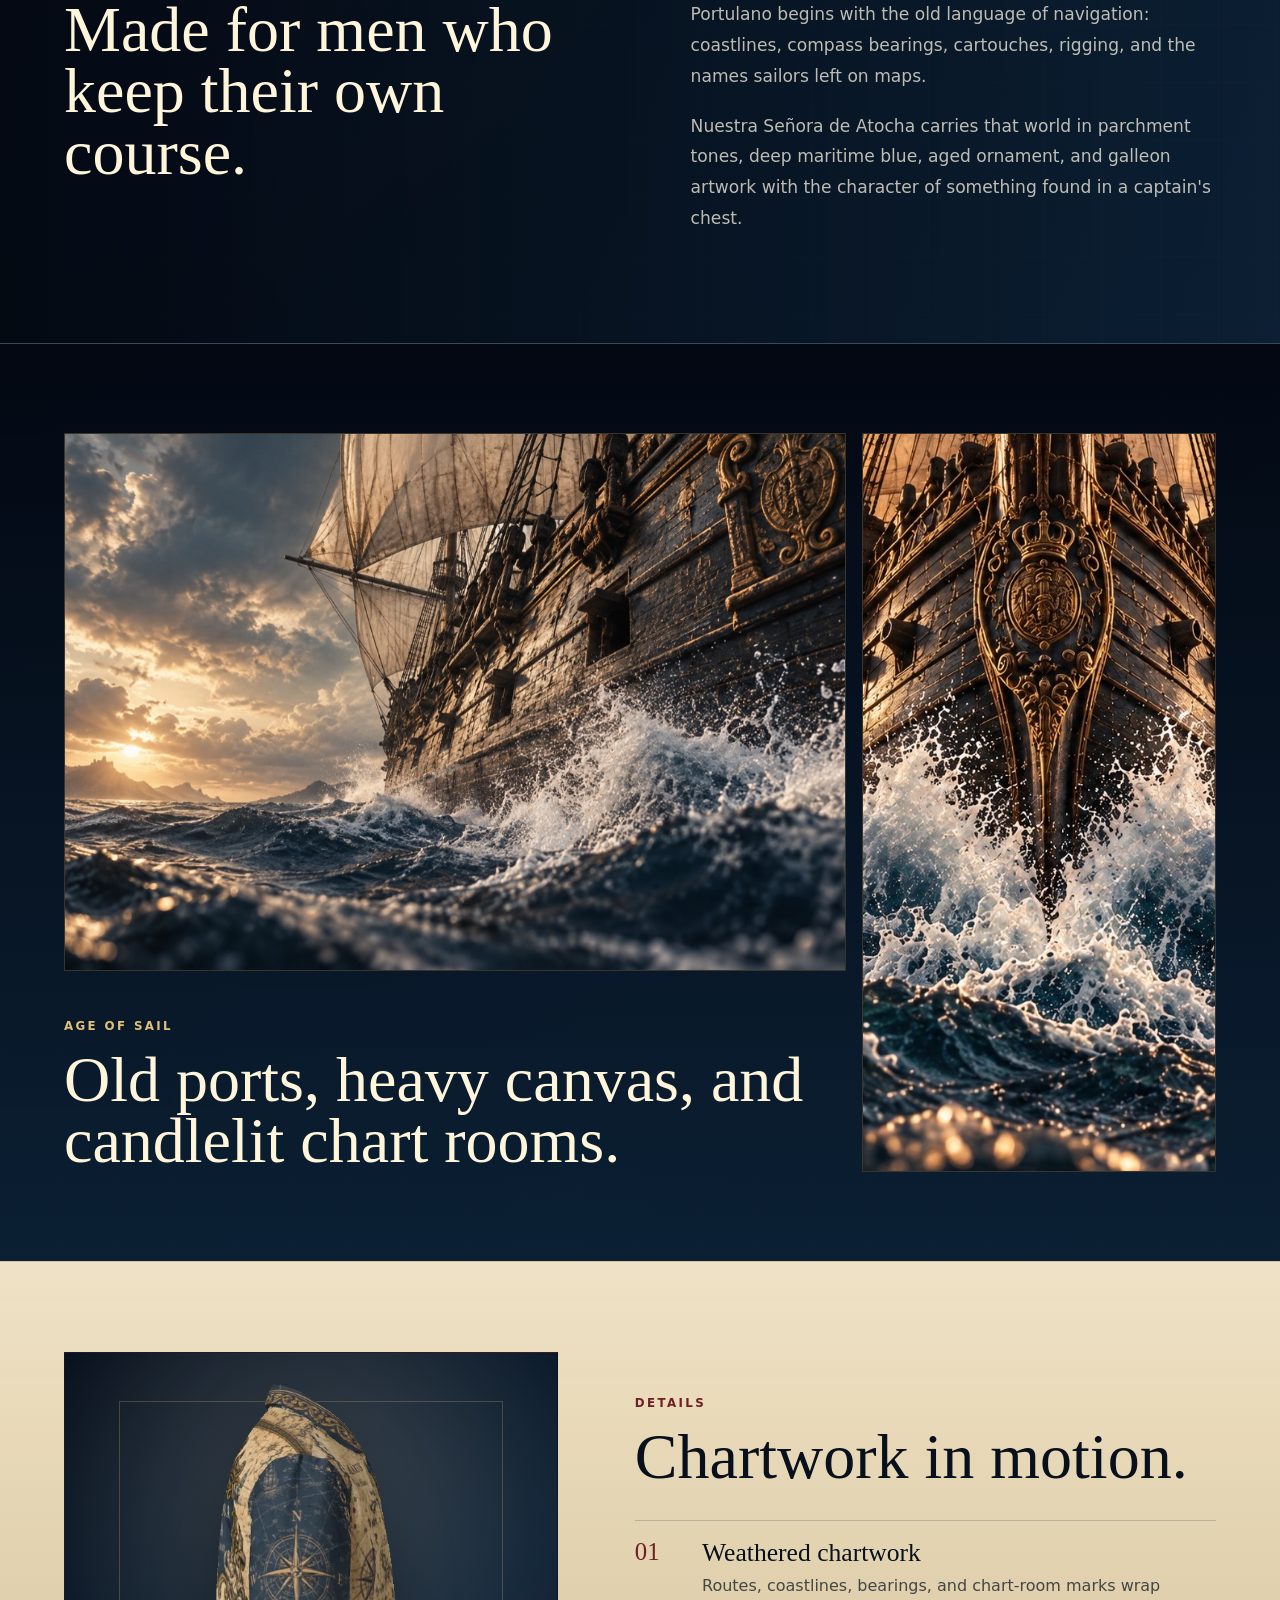
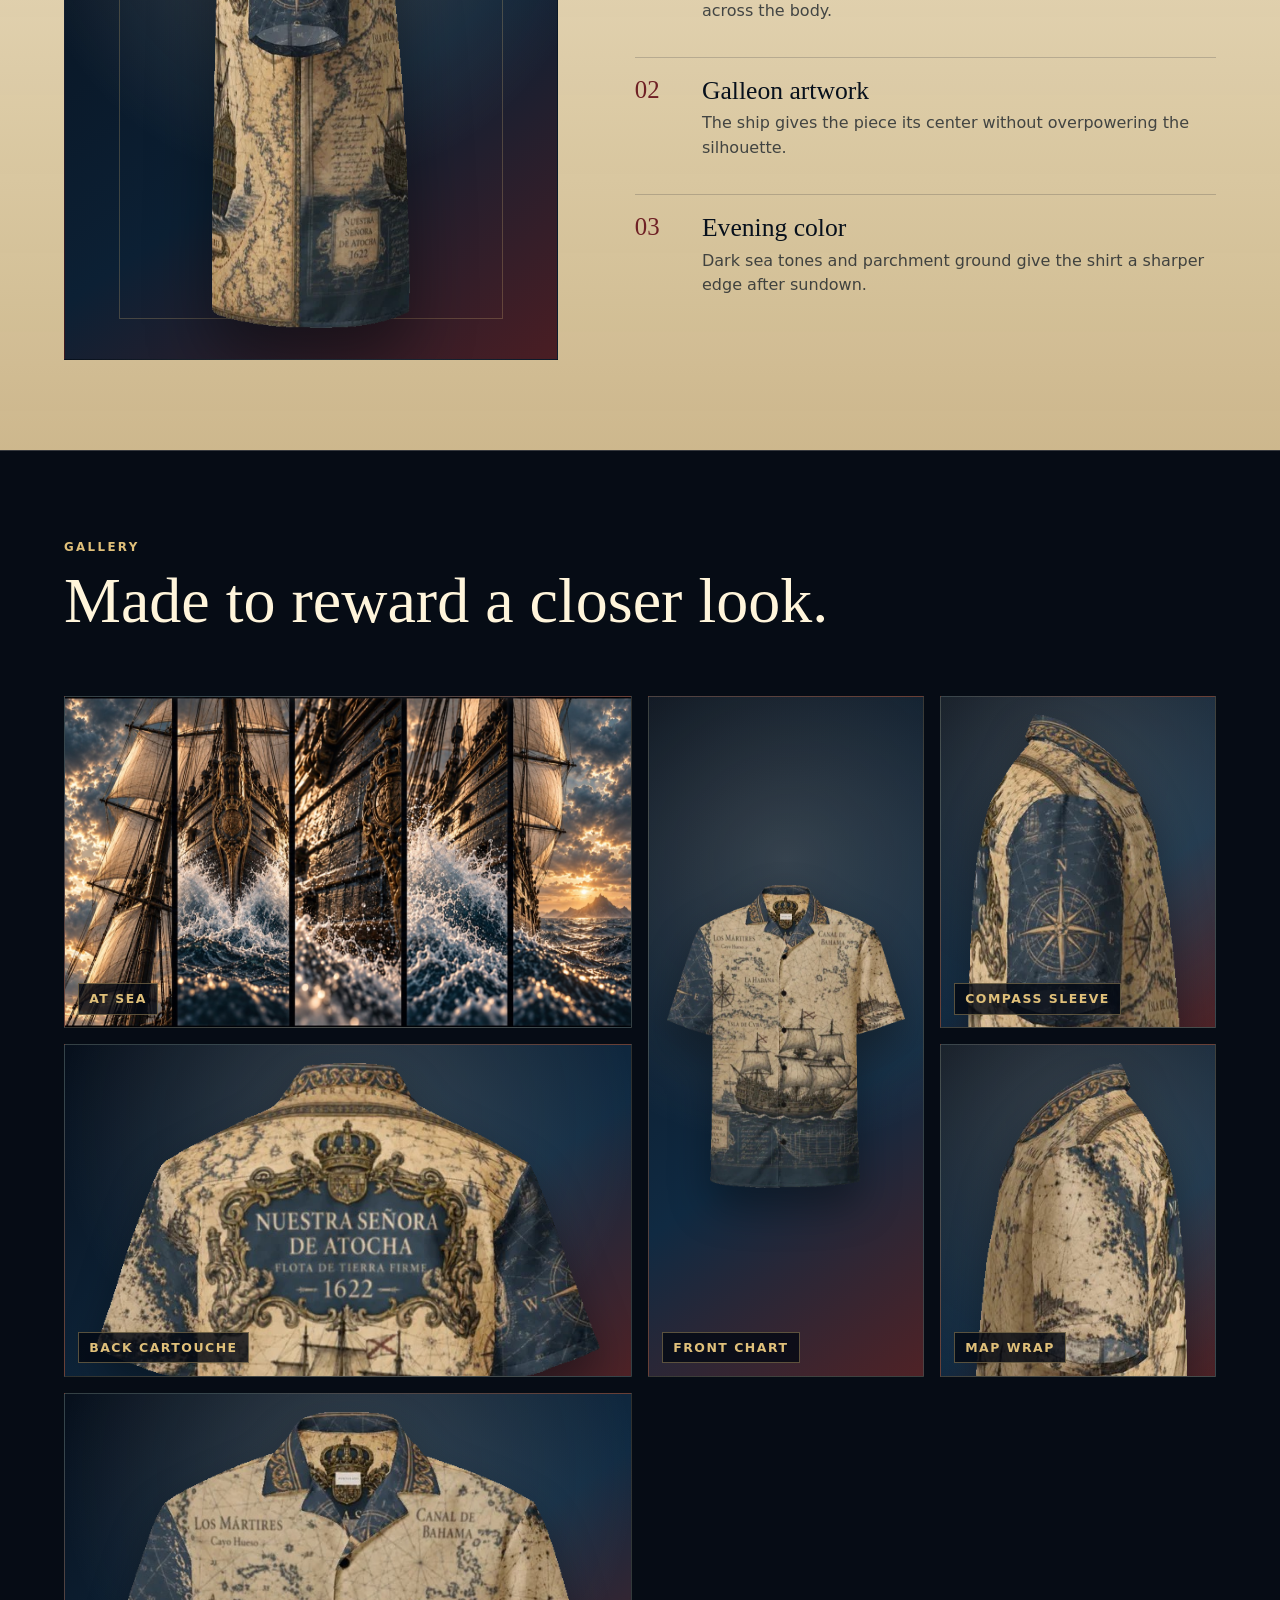
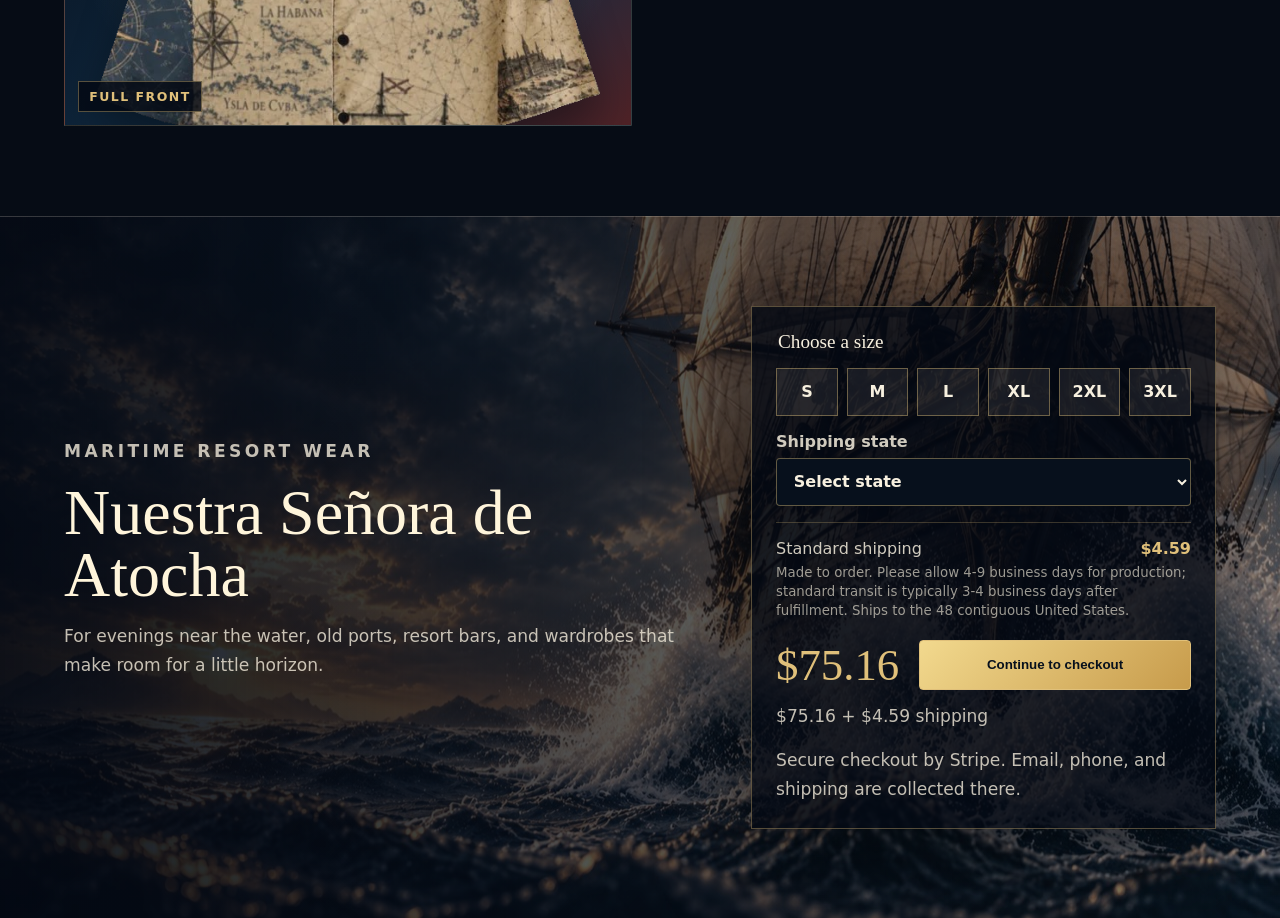
==== commit 52628521: "fix: pad made-to-order production window" ====
--- a/index.html
+++ b/index.html
@@ -235,7 +235,7 @@
           <div class="shipping-summary">
             <span>Standard shipping</span>
             <strong>$4.59</strong>
-            <small>Made to order. Most pieces ship after 2-7 business days; standard transit is typically 3-4 business days after fulfillment. Ships to the 48 contiguous United States.</small>
+            <small>Made to order. Please allow 4-9 business days for production; standard transit is typically 3-4 business days after fulfillment. Ships to the 48 contiguous United States.</small>
           </div>
           <div class="checkout-row">
             <span class="price" data-price>$75.16</span>
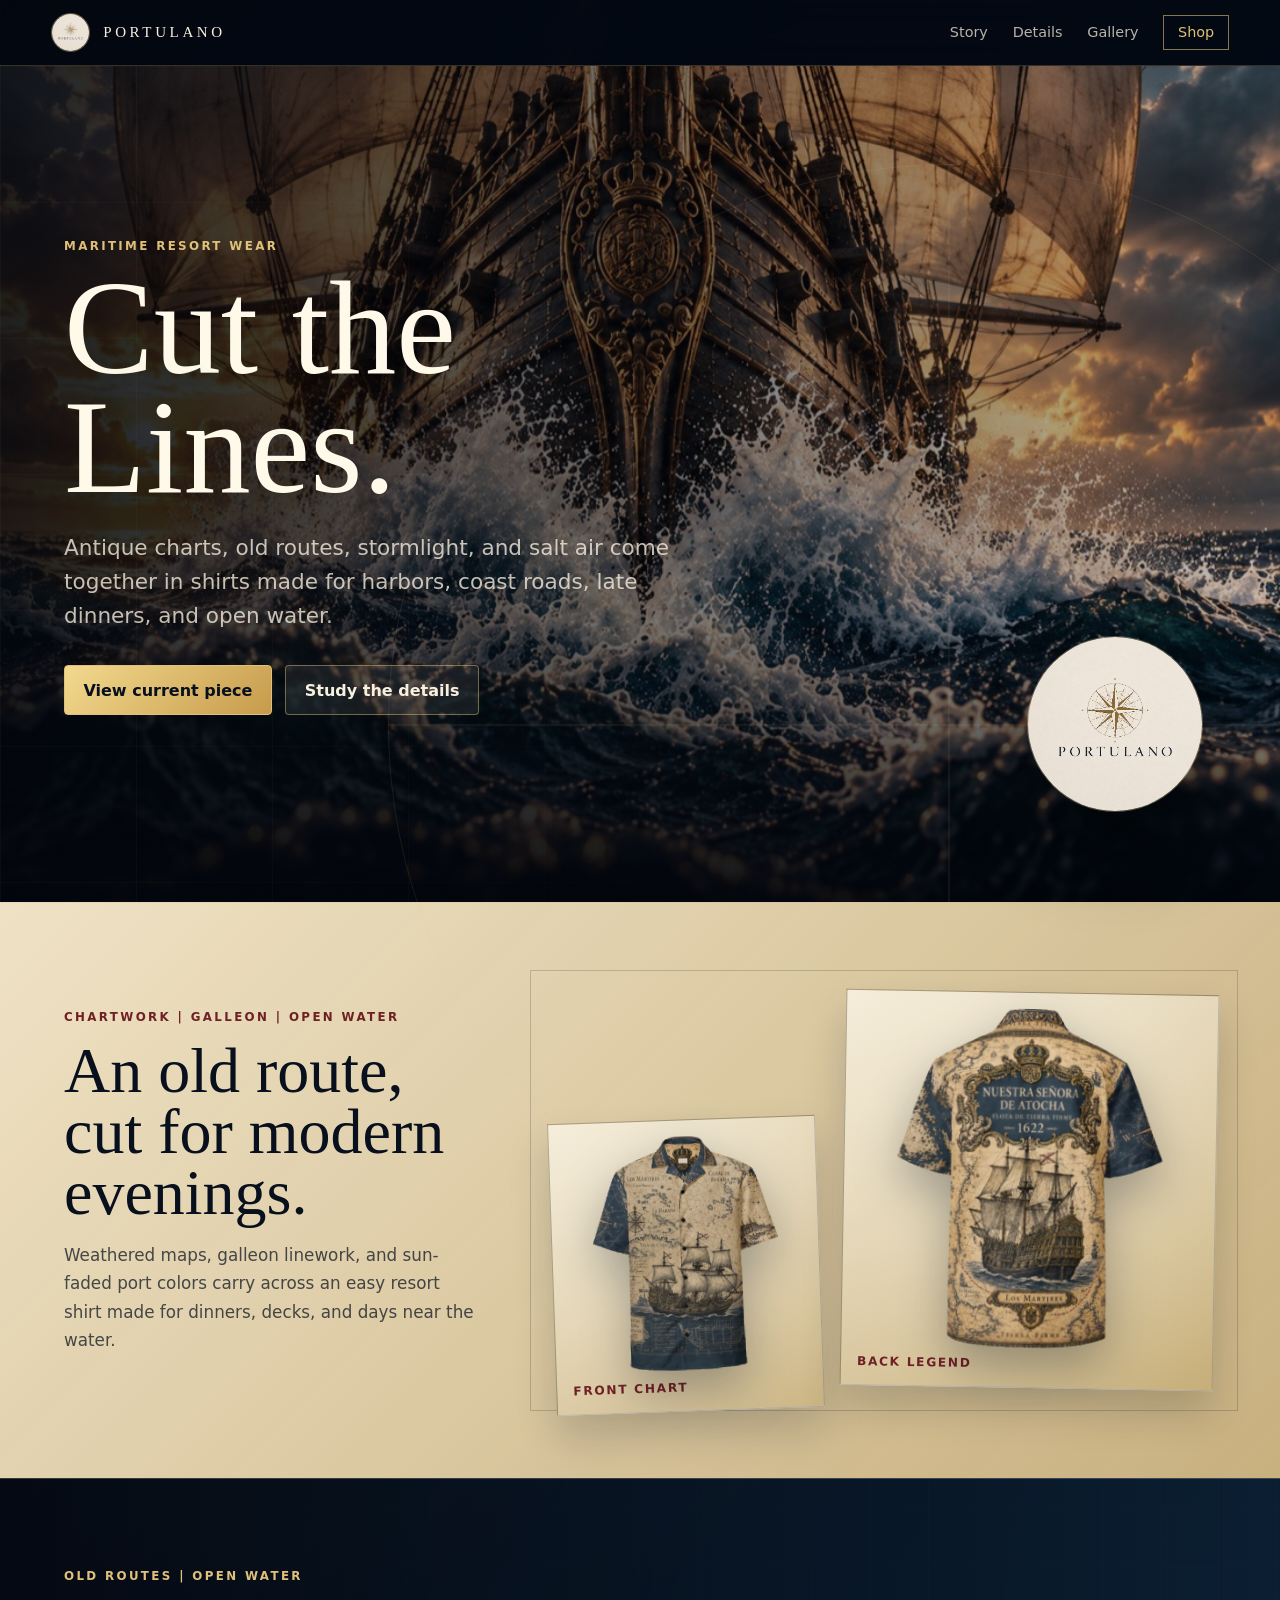
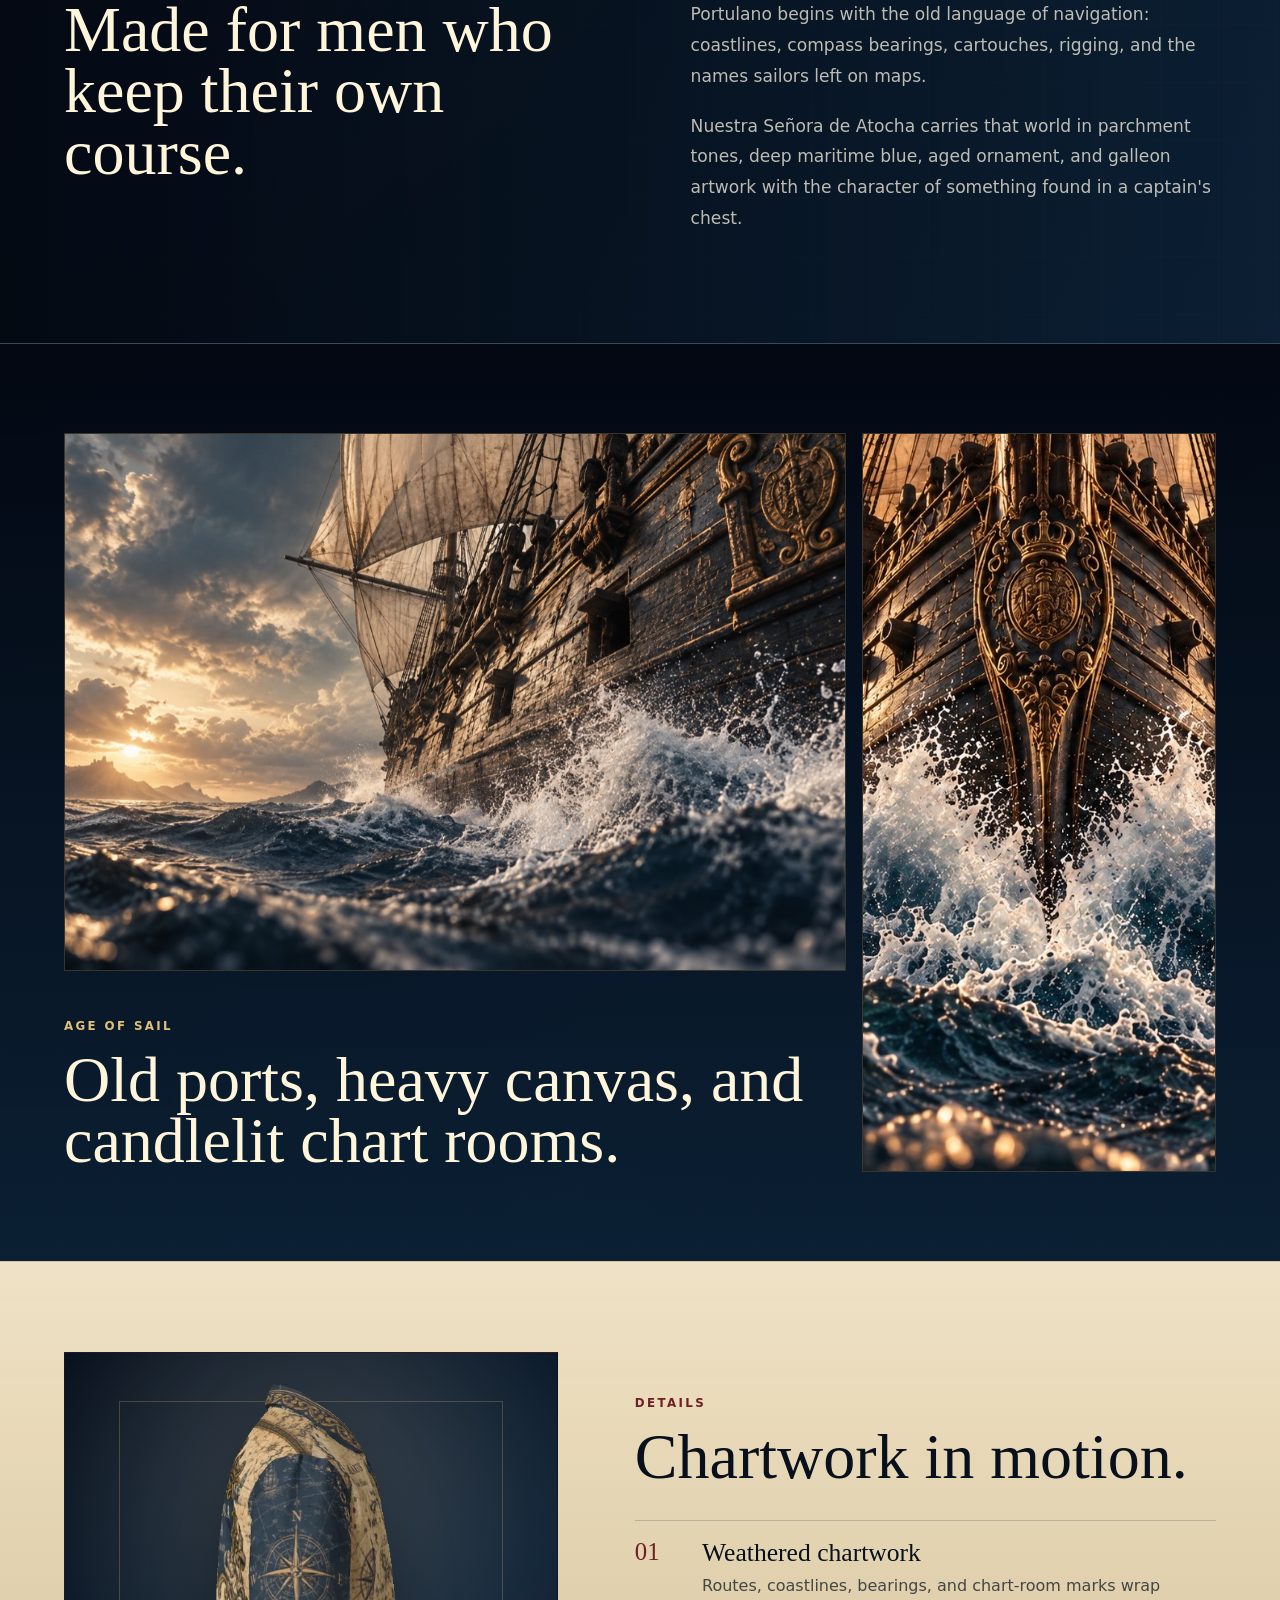
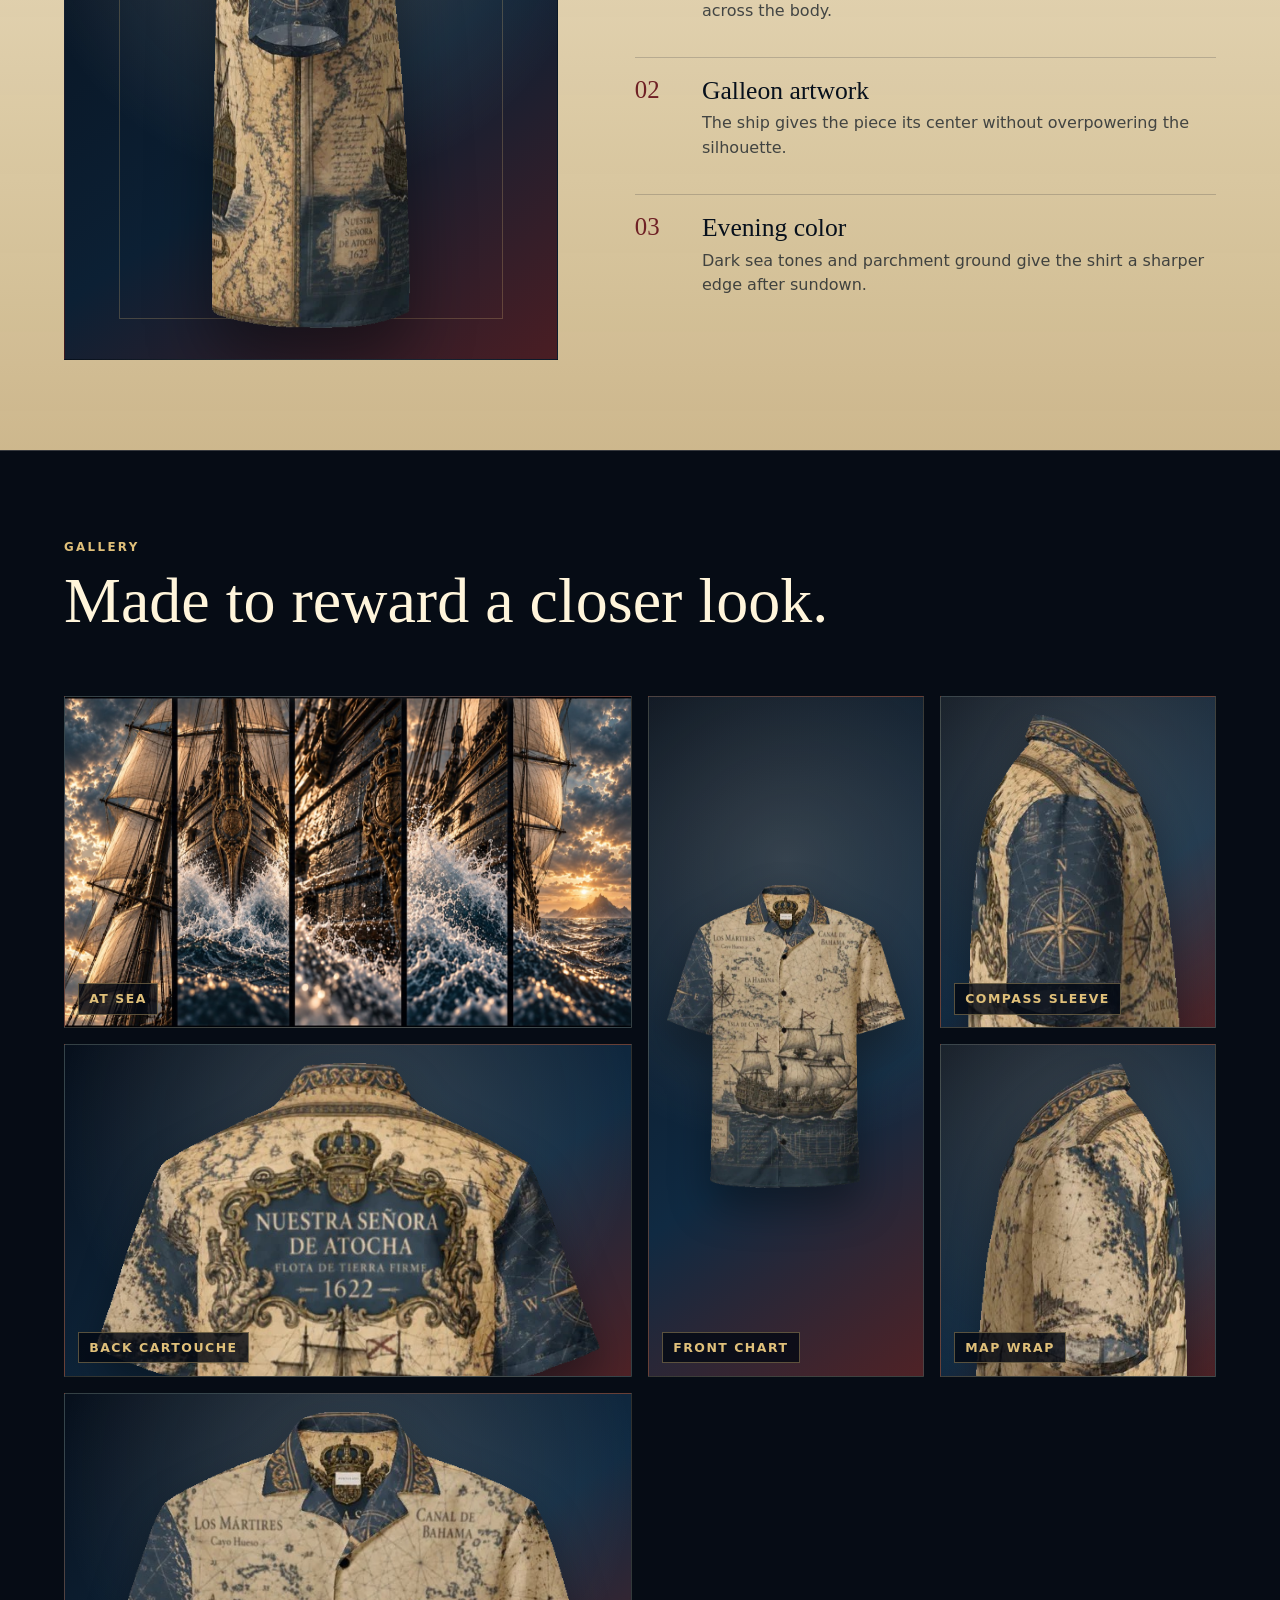
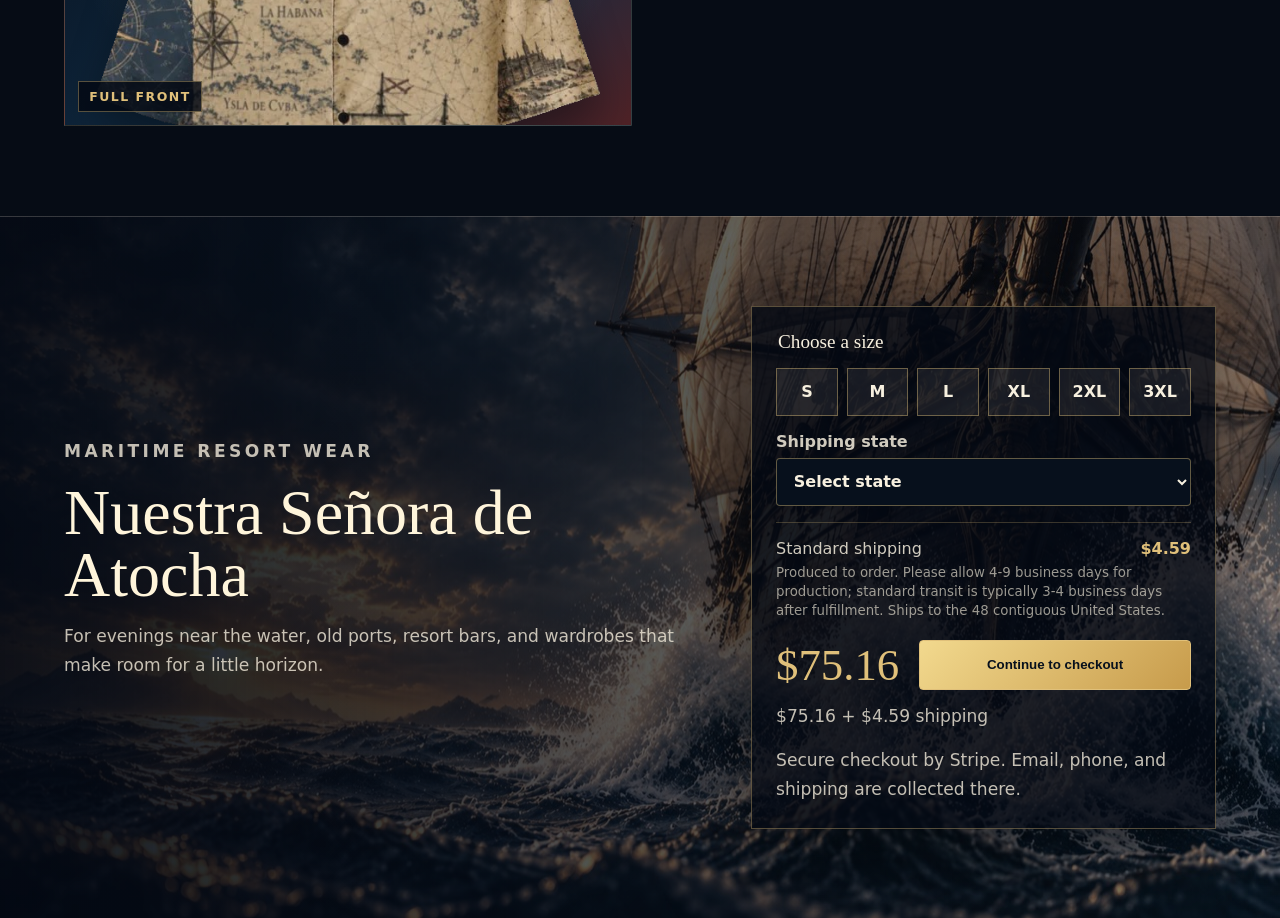
==== commit a042e749: "fix: refine production shipping language" ====
--- a/index.html
+++ b/index.html
@@ -235,7 +235,7 @@
           <div class="shipping-summary">
             <span>Standard shipping</span>
             <strong>$4.59</strong>
-            <small>Made to order. Please allow 4-9 business days for production; standard transit is typically 3-4 business days after fulfillment. Ships to the 48 contiguous United States.</small>
+            <small>Produced to order. Please allow 4-9 business days for production; standard transit is typically 3-4 business days after fulfillment. Ships to the 48 contiguous United States.</small>
           </div>
           <div class="checkout-row">
             <span class="price" data-price>$75.16</span>
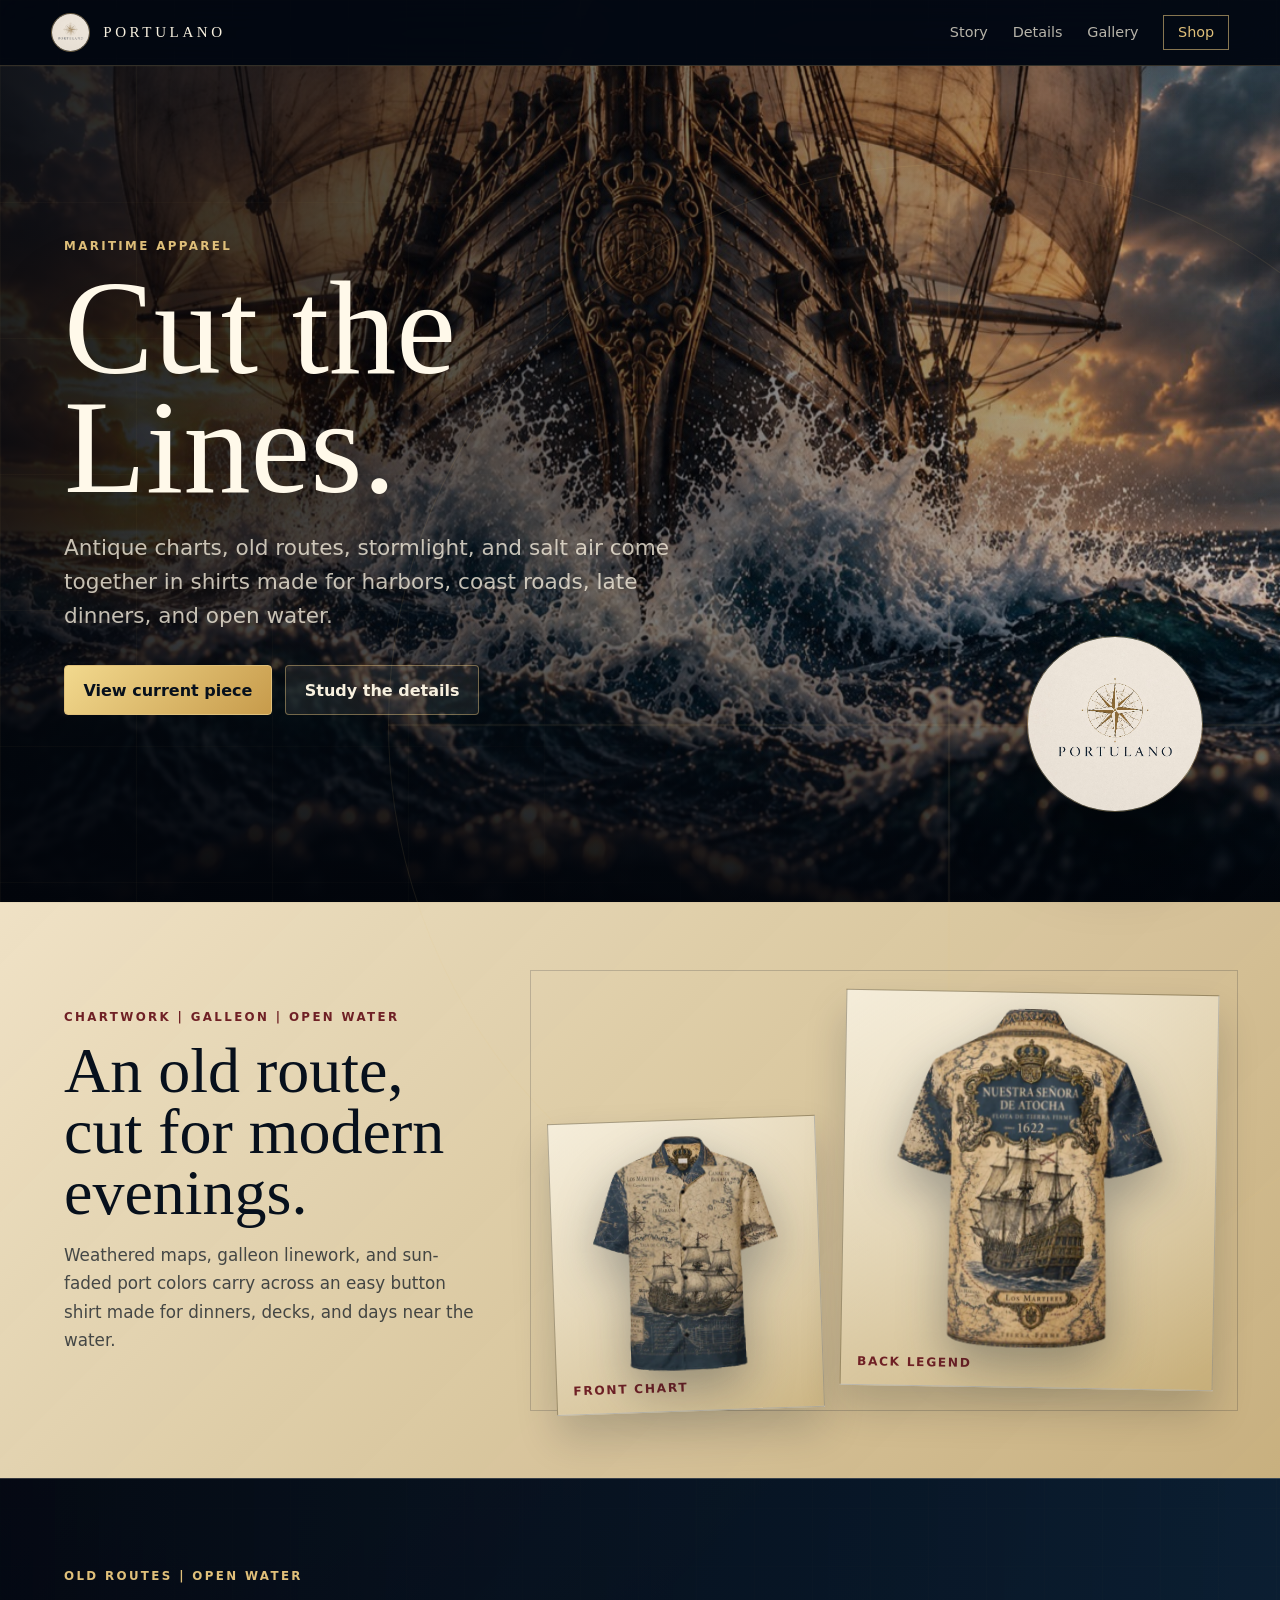
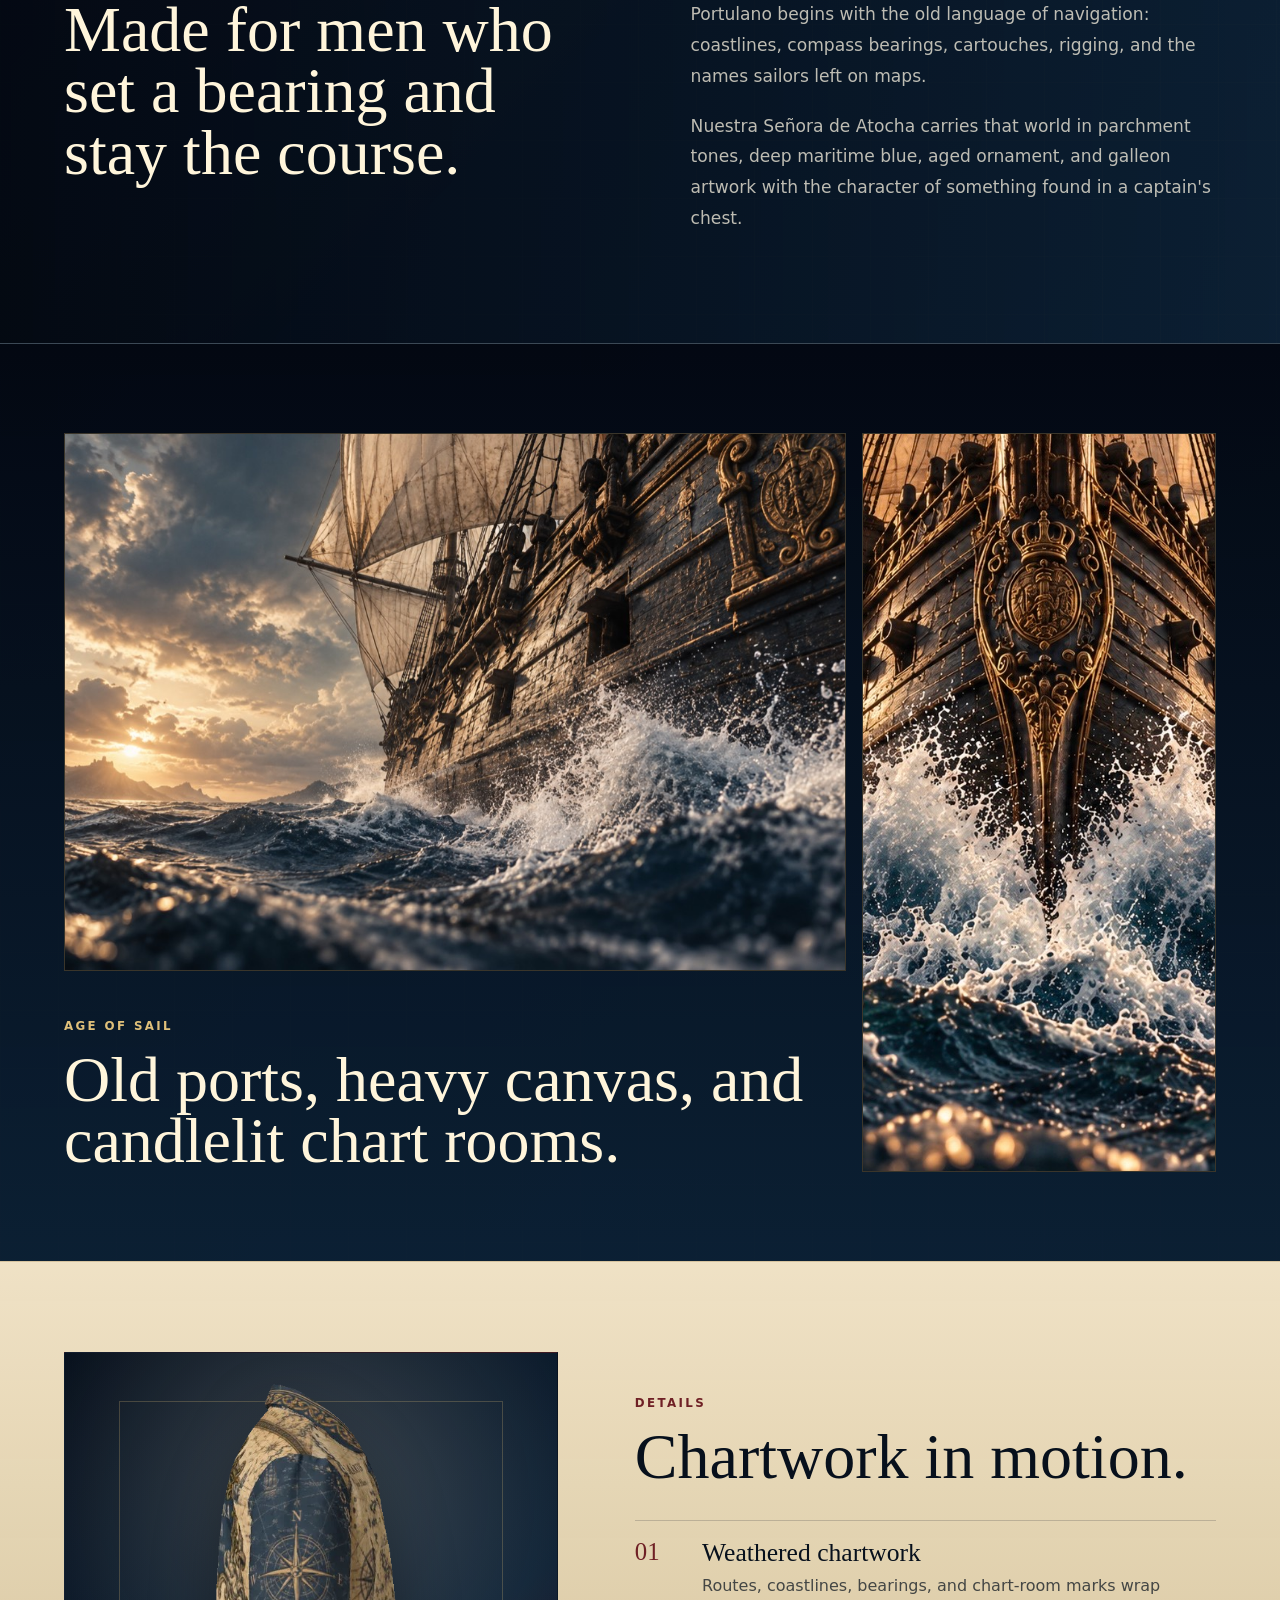
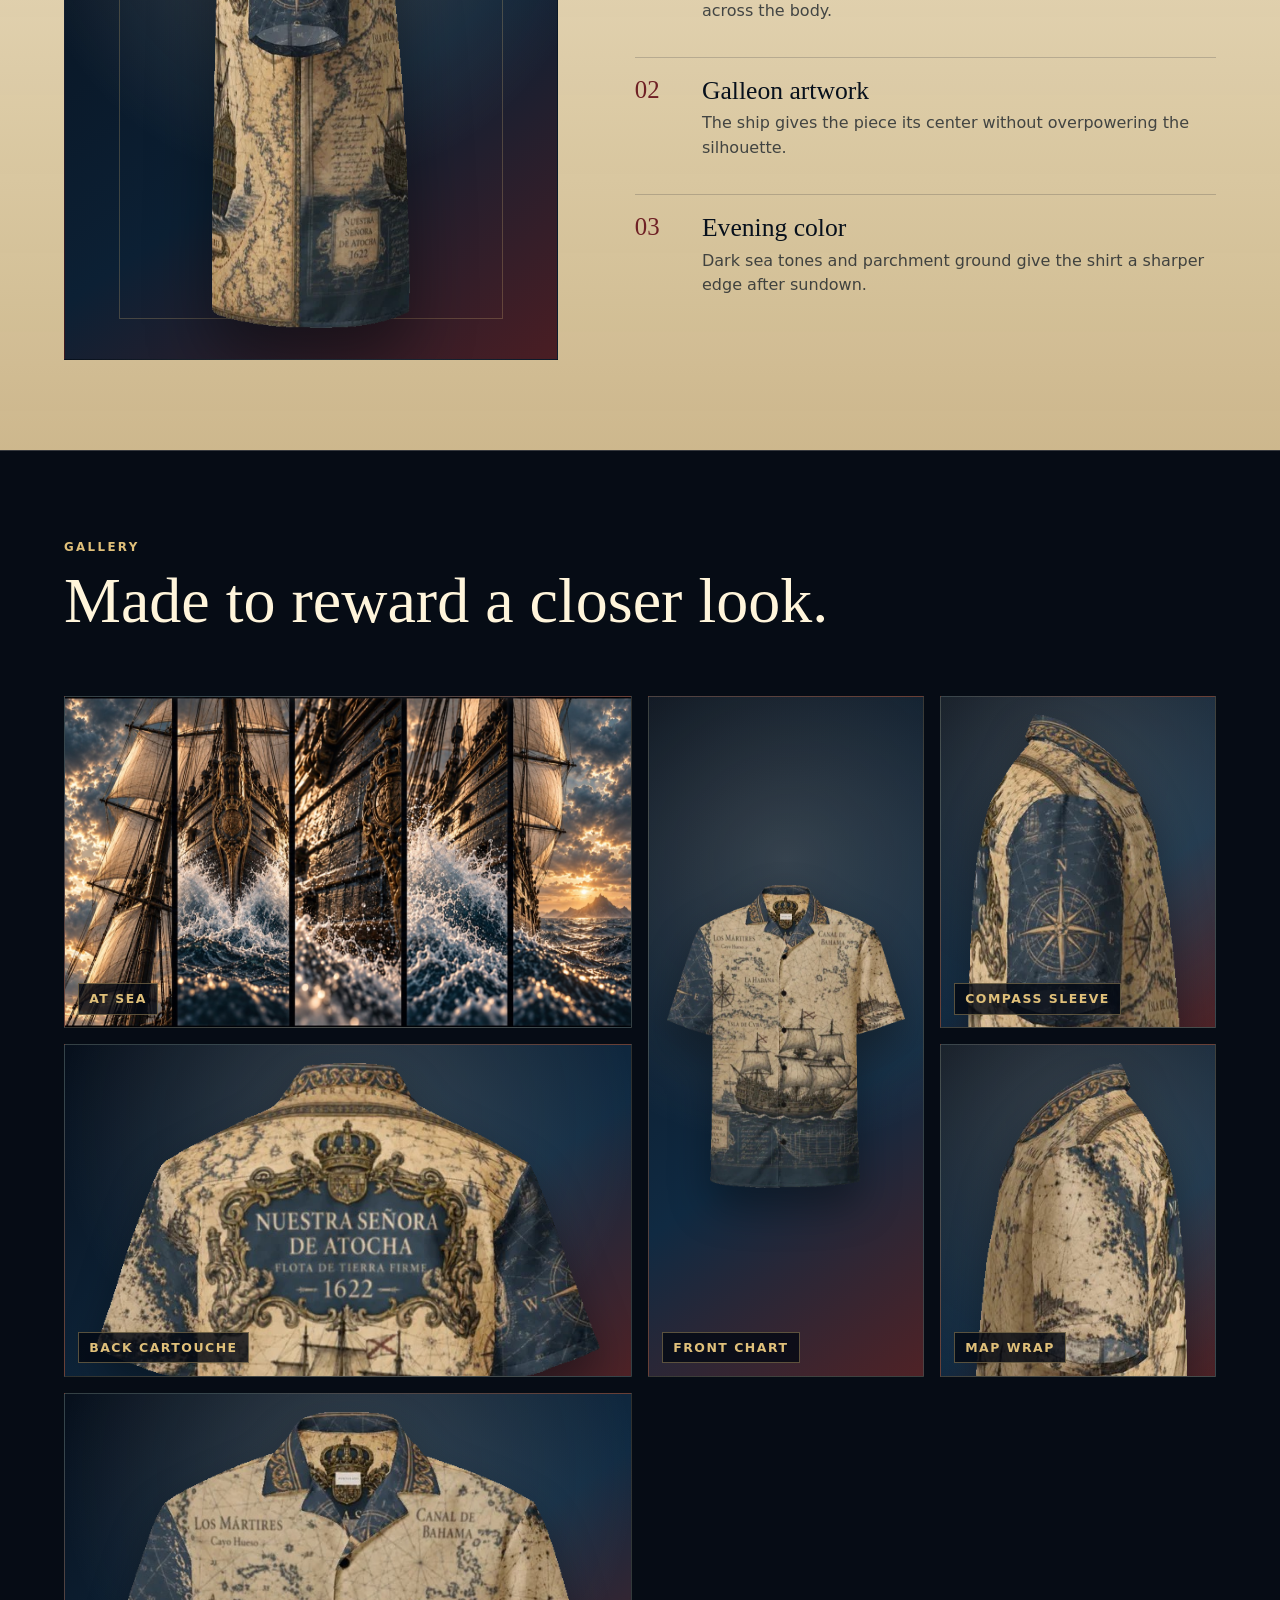
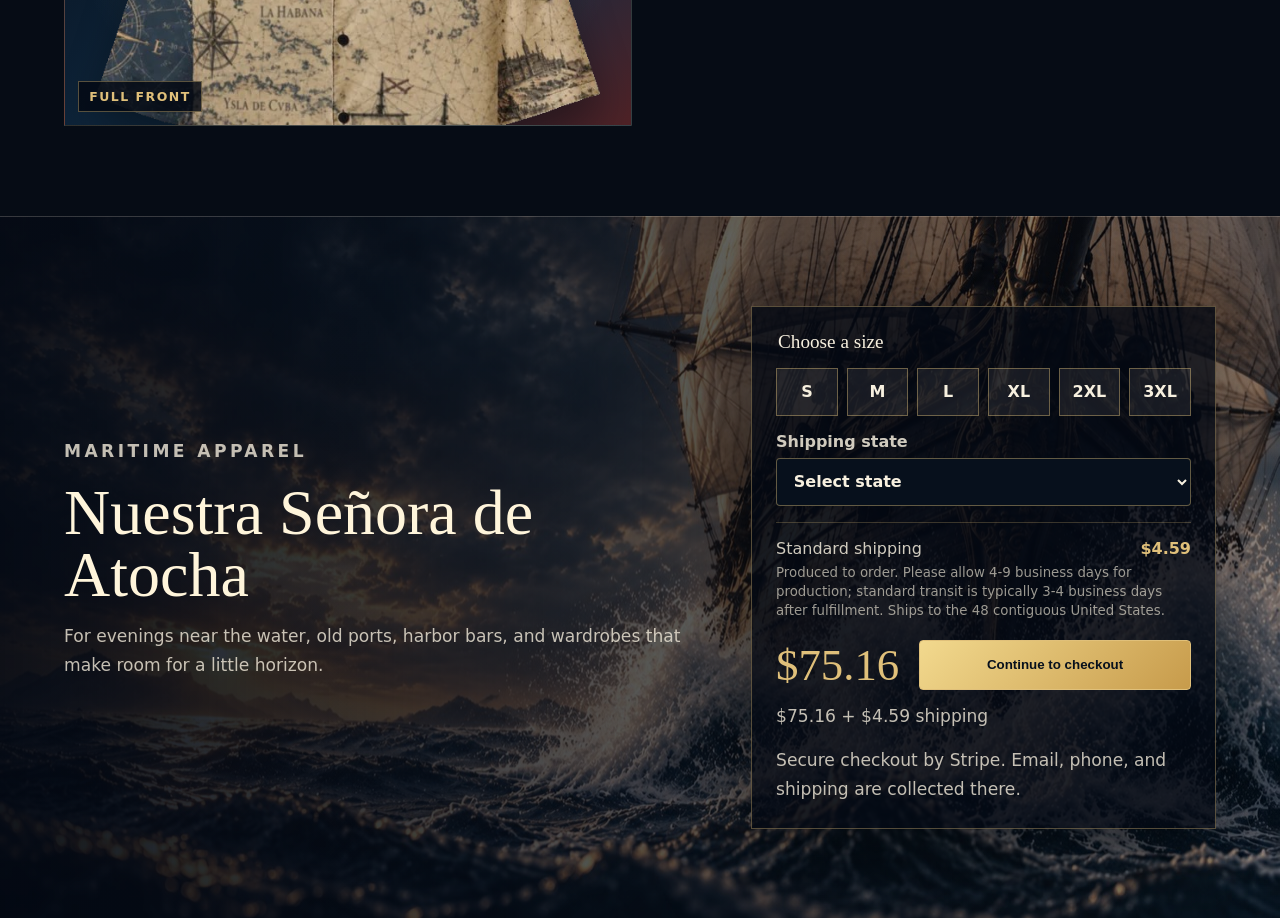
==== commit b0ab8b5b: "fix: refine Portulano homepage positioning" ====
--- a/index.html
+++ b/index.html
@@ -5,7 +5,7 @@
     <meta name="viewport" content="width=device-width, initial-scale=1">
     <meta
       name="description"
-      content="Portulano resort shirts pair antique charts, old routes, and Age of Sail artwork with easy coastal silhouettes."
+      content="Portulano maritime shirts pair antique charts, old routes, and Age of Sail artwork with easy coastal silhouettes."
     >
     <title>Portulano | Nuestra Señora de Atocha Shirt</title>
     <link rel="stylesheet" href="./styles.css">
@@ -27,7 +27,7 @@
     <main id="top">
       <section class="hero" aria-labelledby="hero-title">
         <div class="hero-copy">
-          <p class="eyebrow">Maritime resort wear</p>
+          <p class="eyebrow">Maritime apparel</p>
           <h1 id="hero-title">Cut the Lines.</h1>
           <p class="lede">
             Antique charts, old routes, stormlight, and salt air come together
@@ -49,7 +49,7 @@
           <h2 id="artifact-title">An old route, cut for modern evenings.</h2>
           <p>
             Weathered maps, galleon linework, and sun-faded port colors carry
-            across an easy resort shirt made for dinners, decks, and days near
+            across an easy button shirt made for dinners, decks, and days near
             the water.
           </p>
         </div>
@@ -68,7 +68,7 @@
       <section id="story" class="story-section">
         <p class="section-label">Old Routes | Open Water</p>
         <div class="story-grid">
-          <h2>Made for men who keep their own course.</h2>
+          <h2>Made for men who set a bearing and stay the course.</h2>
           <div class="story-copy">
             <p>
               Portulano begins with the old language of navigation: coastlines,
@@ -159,10 +159,10 @@
 
       <section id="buy" class="buy-section">
         <div>
-          <p class="eyebrow">Maritime resort wear</p>
+          <p class="eyebrow">Maritime apparel</p>
           <h2>Nuestra Señora de Atocha</h2>
           <p>
-            For evenings near the water, old ports, resort bars, and wardrobes
+            For evenings near the water, old ports, harbor bars, and wardrobes
             that make room for a little horizon.
           </p>
         </div>
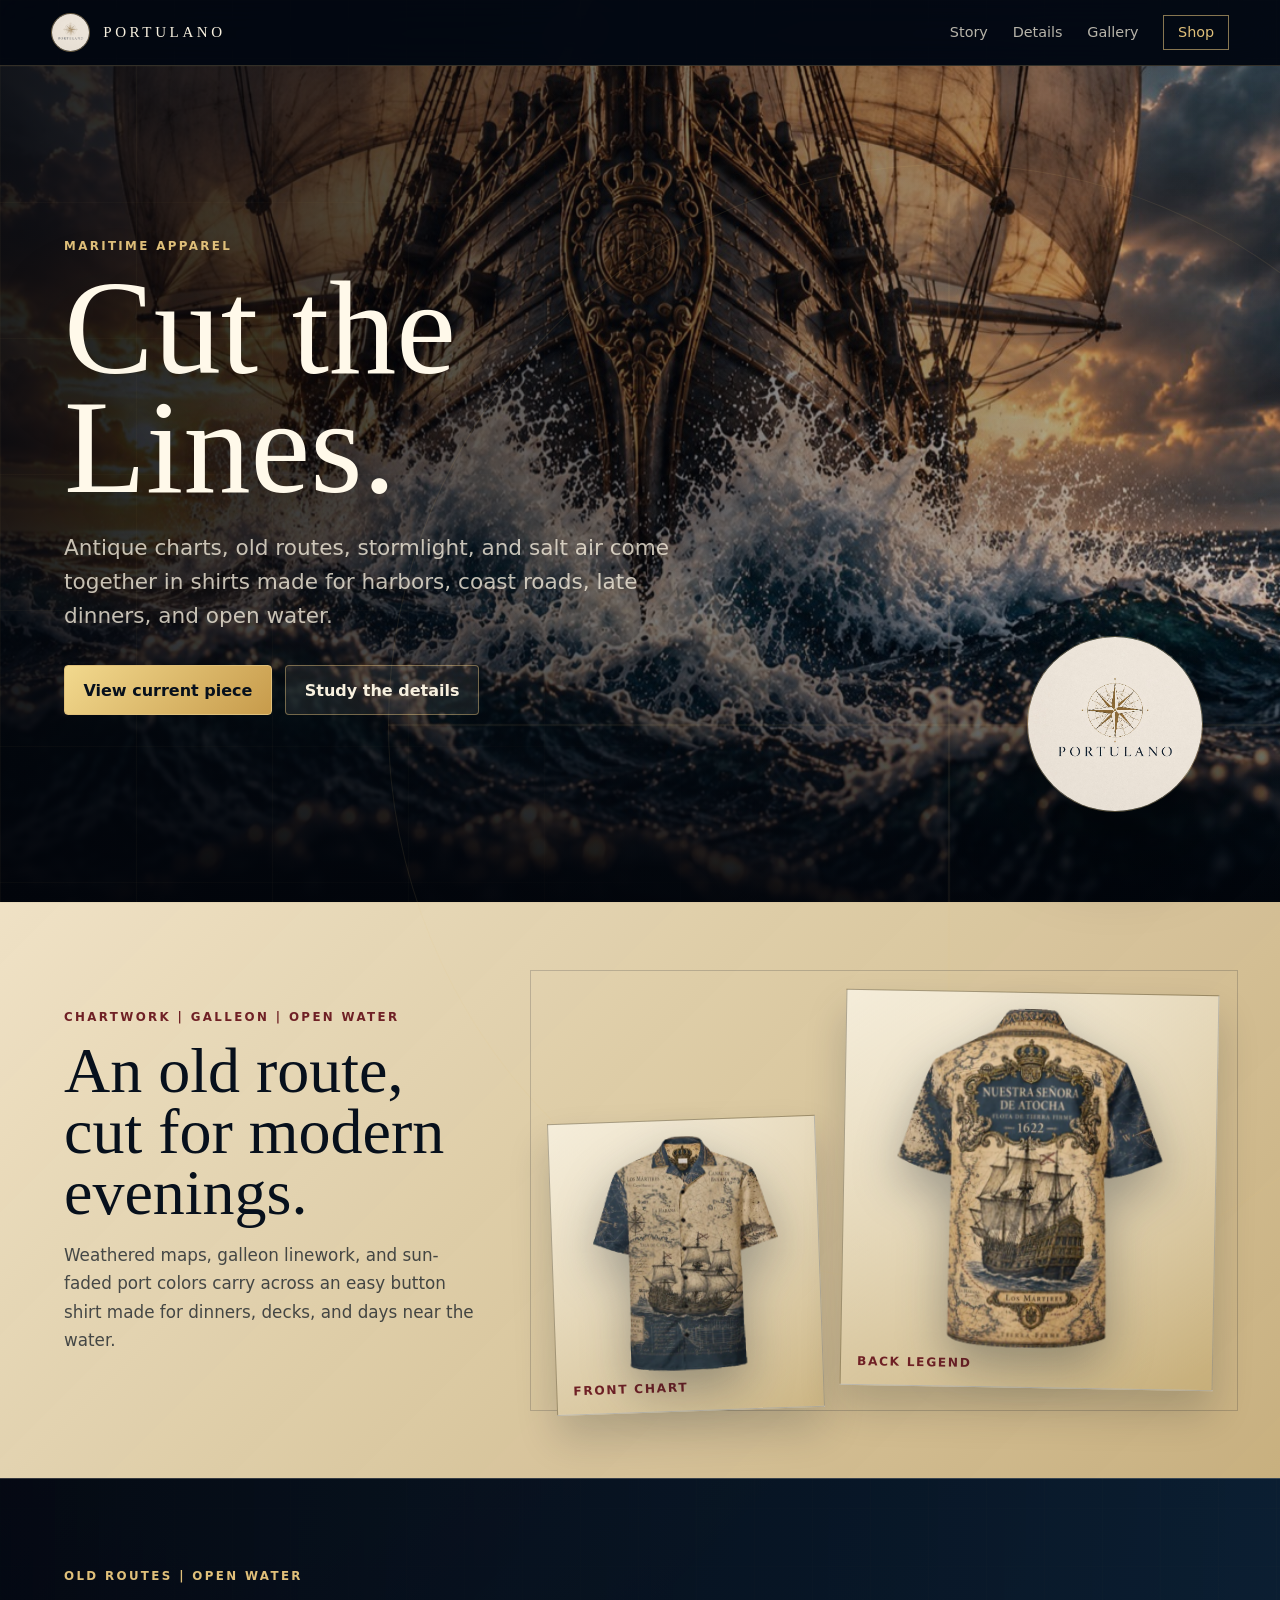
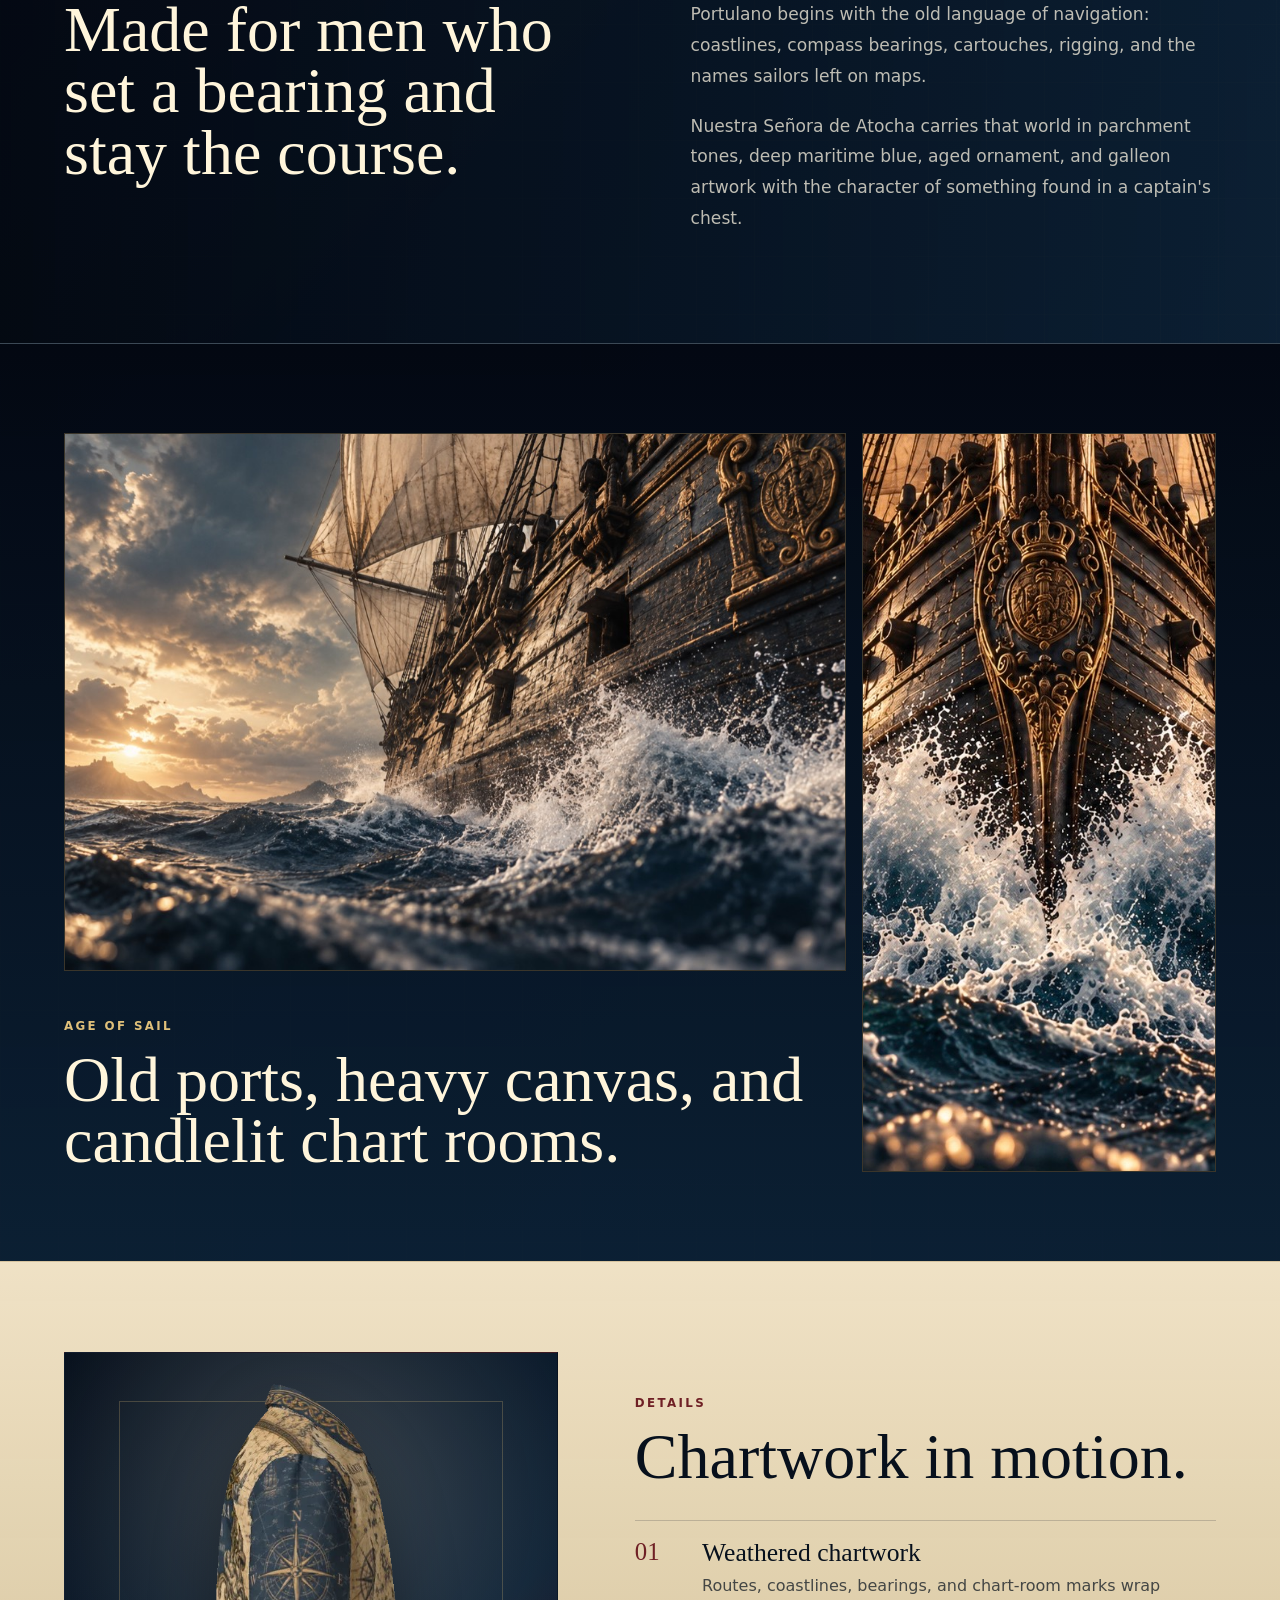
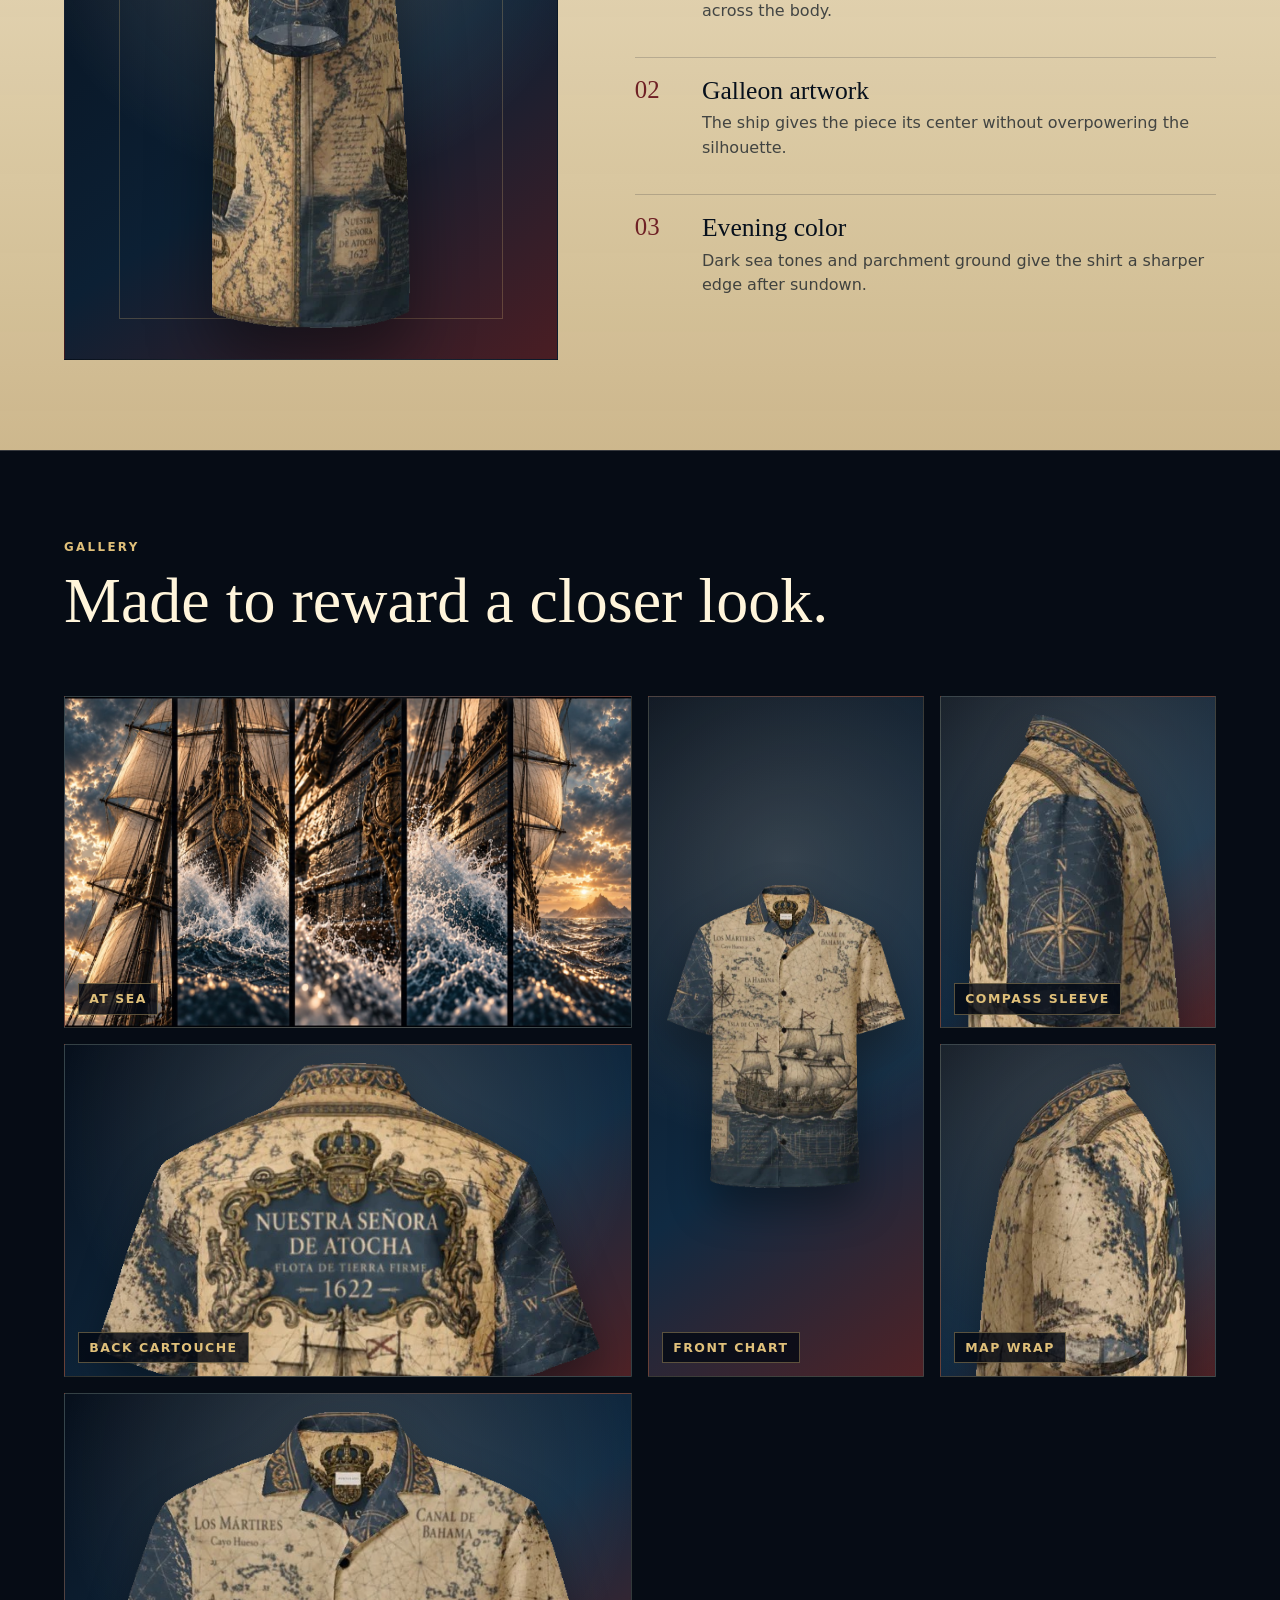
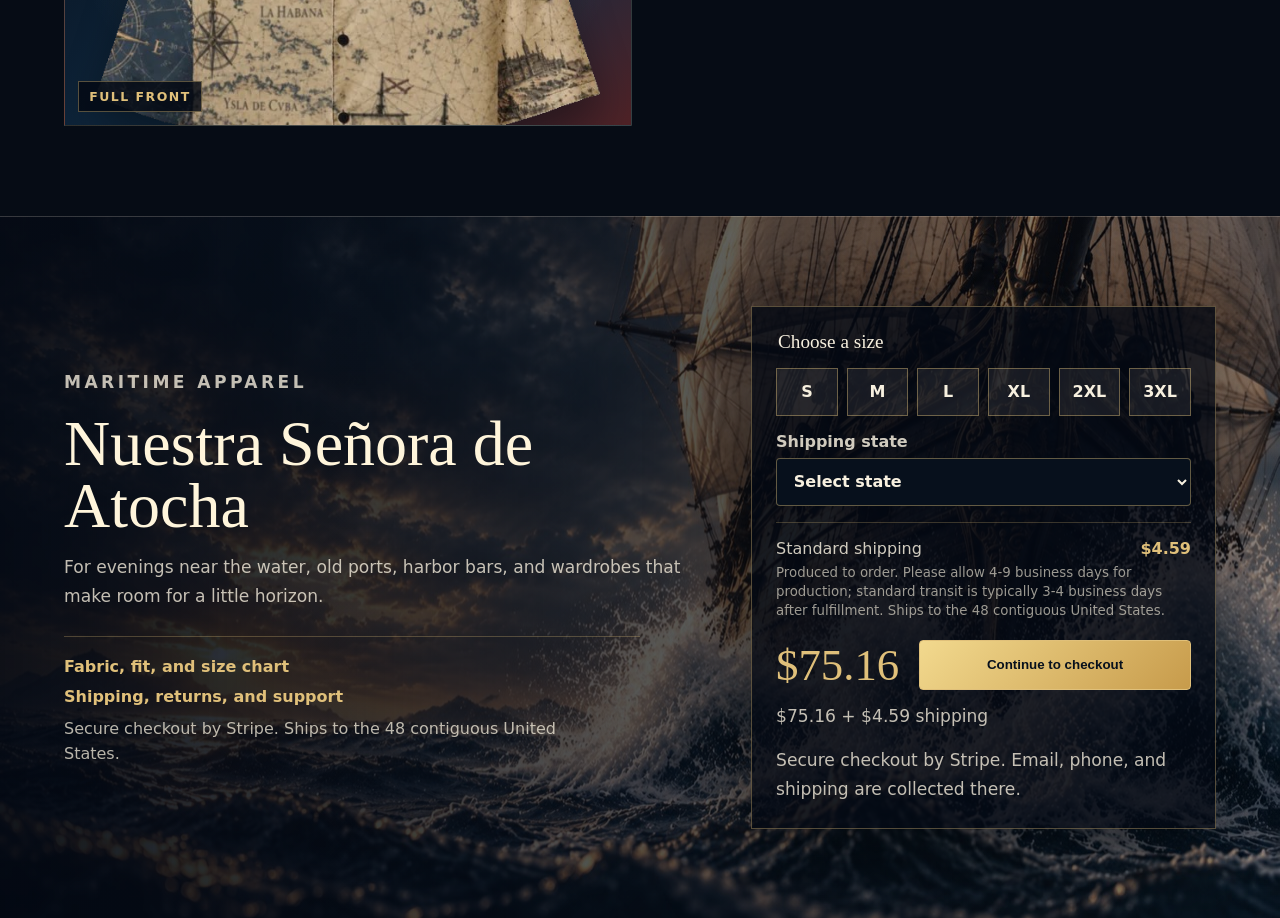
==== commit 5378091a: "feat: add checkout trust pages" ====
--- a/index.html
+++ b/index.html
@@ -165,6 +165,11 @@
             For evenings near the water, old ports, harbor bars, and wardrobes
             that make room for a little horizon.
           </p>
+          <div class="trust-panel" aria-label="Product and order details">
+            <a href="./details.html">Fabric, fit, and size chart</a>
+            <a href="./shipping-returns.html">Shipping, returns, and support</a>
+            <span>Secure checkout by Stripe. Ships to the 48 contiguous United States.</span>
+          </div>
         </div>
         <form class="checkout-panel" id="checkout-form">
           <fieldset>
--- a/styles.css
+++ b/styles.css
@@ -586,6 +586,31 @@
   line-height: 1.7;
 }
 
+.trust-panel {
+  display: grid;
+  gap: 0.7rem;
+  max-width: 36rem;
+  margin-top: 1.5rem;
+  padding-top: 1.25rem;
+  border-top: 1px solid rgba(224, 192, 122, 0.28);
+  color: rgba(247, 240, 223, 0.74);
+}
+
+.trust-panel a {
+  color: var(--bright-gold);
+  font-weight: 800;
+  text-decoration: none;
+}
+
+.trust-panel a:hover {
+  color: #fff;
+}
+
+.trust-panel span {
+  max-width: 32rem;
+  line-height: 1.55;
+}
+
 .checkout-panel {
   width: min(100%, 31rem);
   padding: clamp(1rem, 3vw, 1.5rem);
@@ -718,6 +743,99 @@
   color: #f2b8a8;
 }
 
+.info-page {
+  min-height: calc(100vh - 4rem);
+  padding: clamp(4.5rem, 9vw, 8rem) clamp(1rem, 6vw, 5rem);
+}
+
+.info-hero {
+  max-width: 58rem;
+  margin-bottom: clamp(2.5rem, 6vw, 4.5rem);
+}
+
+.info-hero p {
+  max-width: 48rem;
+  color: rgba(247, 240, 223, 0.76);
+  font-size: 1.1rem;
+  line-height: 1.75;
+}
+
+.info-grid {
+  display: grid;
+  grid-template-columns: repeat(2, minmax(0, 1fr));
+  gap: 1rem;
+}
+
+.info-card {
+  border: 1px solid rgba(224, 192, 122, 0.24);
+  background: rgba(3, 8, 18, 0.62);
+  padding: clamp(1rem, 2.6vw, 1.6rem);
+}
+
+.info-card h2,
+.info-card h3 {
+  margin-top: 0;
+}
+
+.info-card p,
+.info-card li {
+  color: rgba(247, 240, 223, 0.74);
+  line-height: 1.65;
+}
+
+.info-card ul {
+  padding-left: 1.1rem;
+}
+
+.info-card.wide {
+  grid-column: 1 / -1;
+}
+
+.size-table {
+  width: 100%;
+  border-collapse: collapse;
+  color: rgba(247, 240, 223, 0.78);
+  font-size: 0.92rem;
+}
+
+.size-table caption {
+  margin-bottom: 0.7rem;
+  color: var(--bone);
+  font-family: Georgia, "Times New Roman", serif;
+  font-size: 1.1rem;
+  text-align: left;
+}
+
+.size-table th,
+.size-table td {
+  padding: 0.7rem 0.6rem;
+  border-bottom: 1px solid rgba(224, 192, 122, 0.18);
+  text-align: left;
+}
+
+.size-table th {
+  color: var(--bright-gold);
+  font-weight: 900;
+}
+
+.policy-list {
+  display: grid;
+  gap: 1rem;
+  margin: 0;
+  padding: 0;
+  list-style: none;
+}
+
+.policy-list li {
+  padding-bottom: 1rem;
+  border-bottom: 1px solid rgba(224, 192, 122, 0.18);
+}
+
+.policy-list li:last-child {
+  padding-bottom: 0;
+  border-bottom: 0;
+}
+
 .status-section {
   display: grid;
   min-height: 100vh;
@@ -775,6 +893,10 @@
   .checkout-panel {
     width: 100%;
   }
+
+  .info-grid {
+    grid-template-columns: 1fr;
+  }
 }
 
 @media (max-width: 640px) {
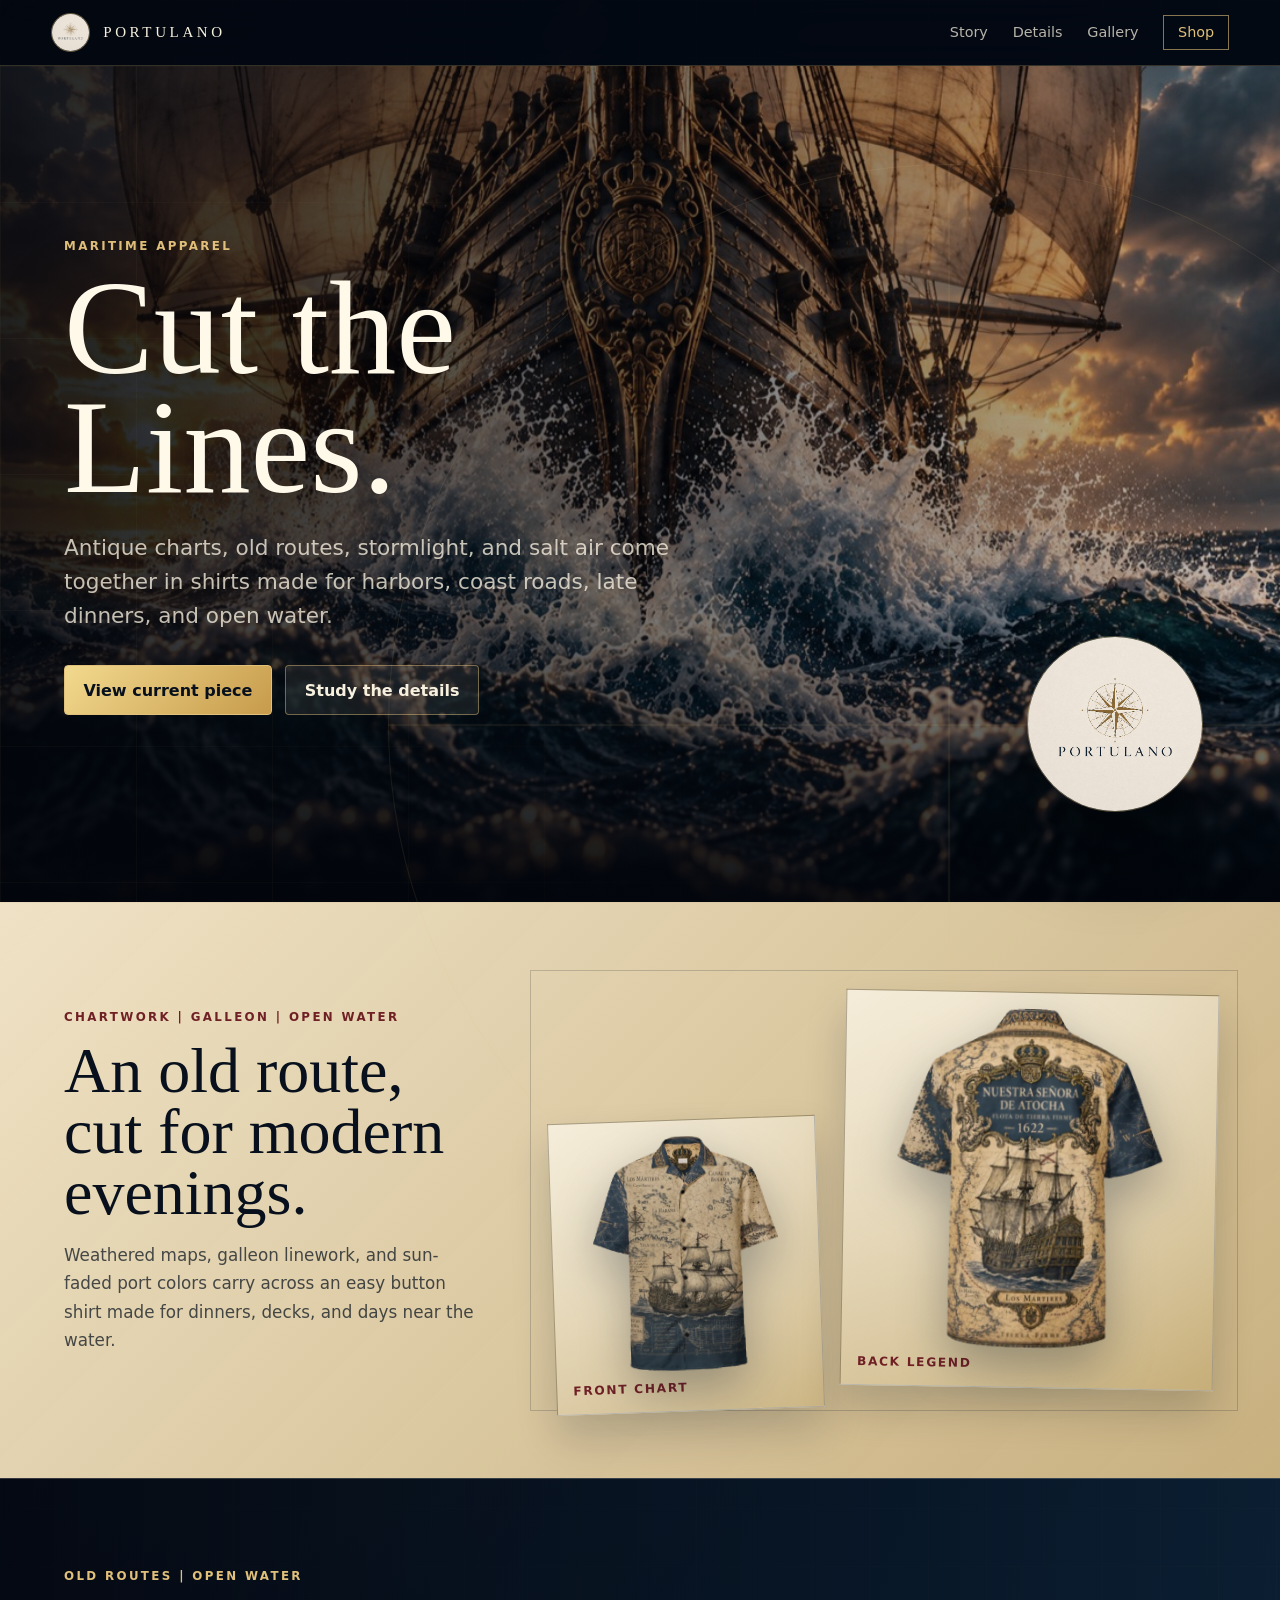
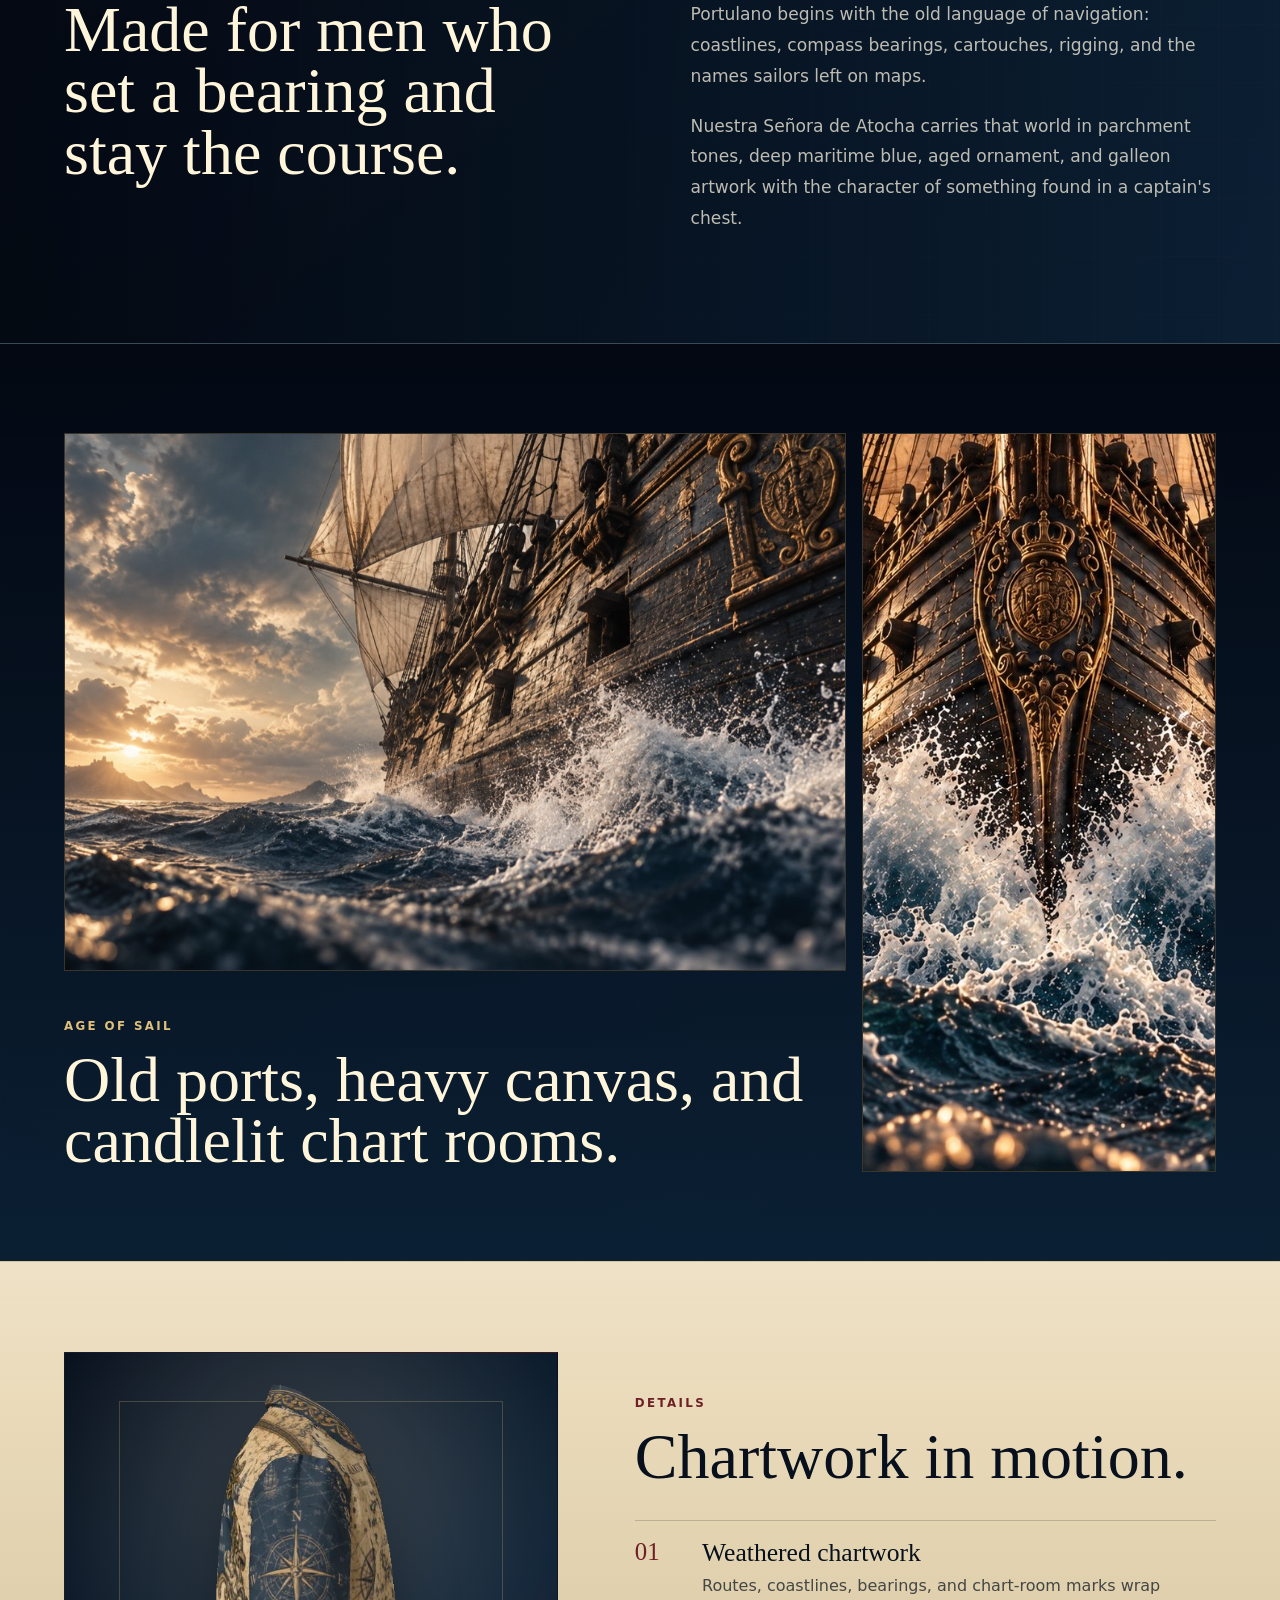
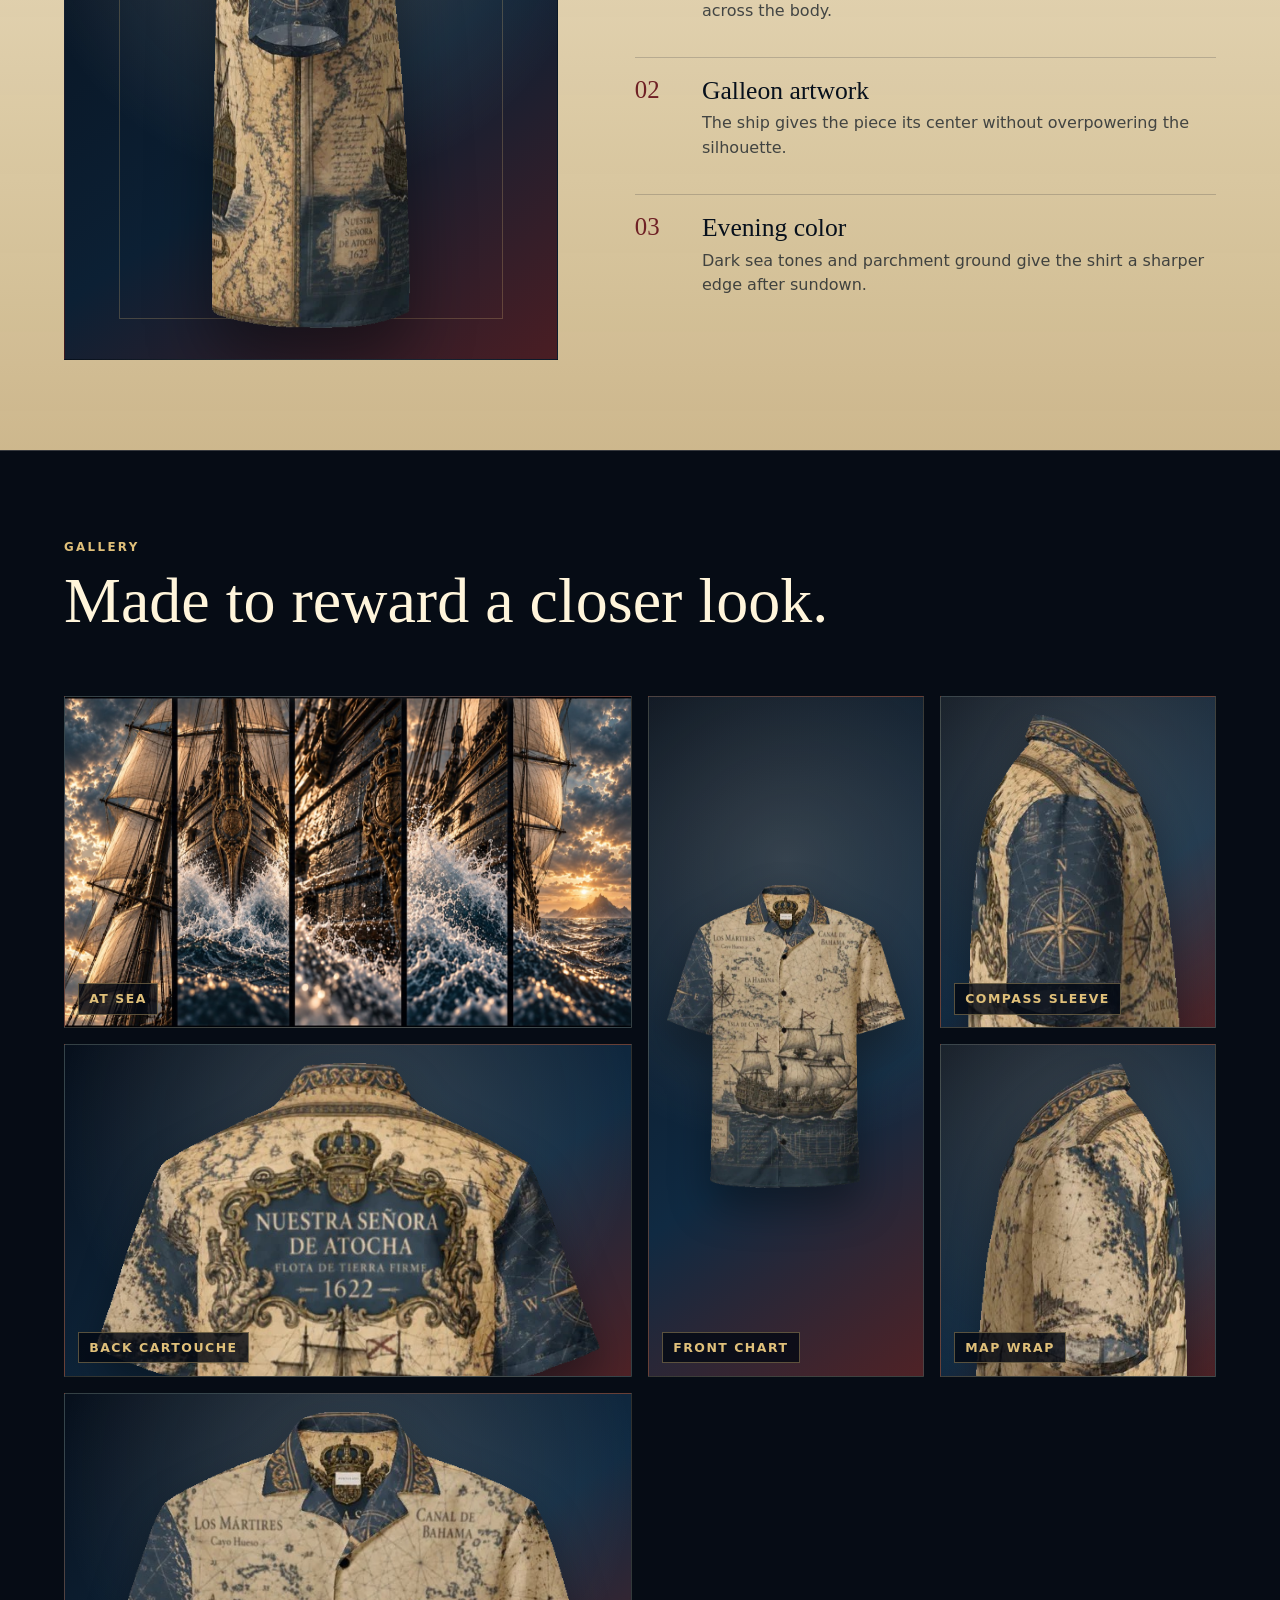
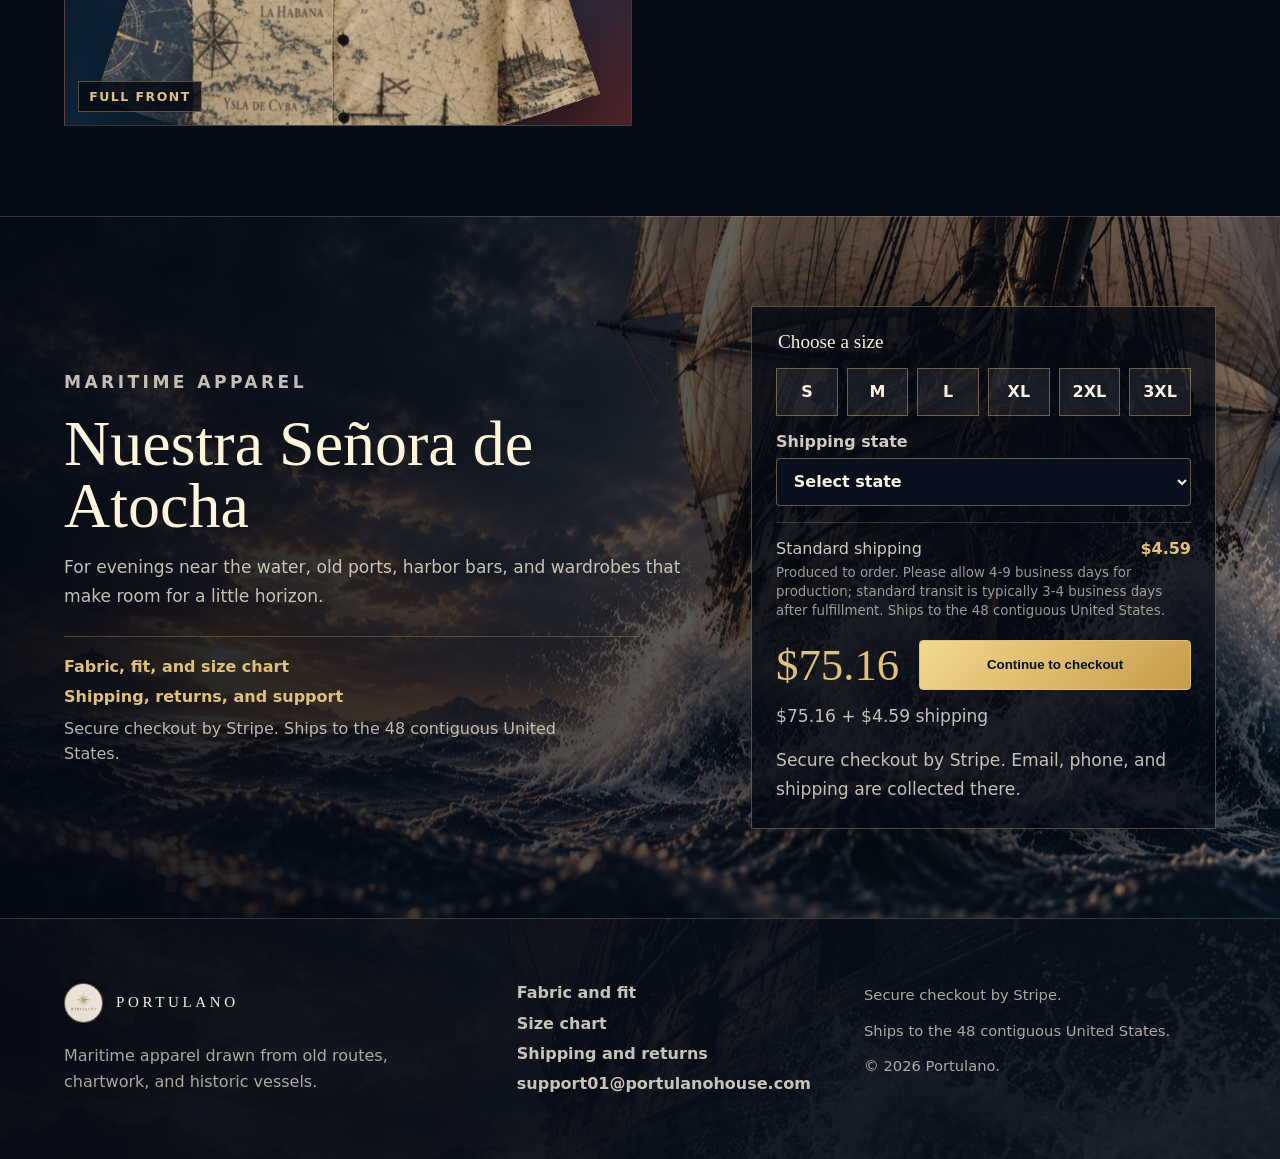
==== commit b0616a19: "feat: add polished site footer" ====
--- a/index.html
+++ b/index.html
@@ -253,6 +253,26 @@
         </form>
       </section>
     </main>
+    <footer class="site-footer">
+      <div class="footer-brand">
+        <a class="brand" href="./index.html#top" aria-label="Portulano home">
+          <img class="brand-mark" src="./assets/portulano-compass.jpg" alt="">
+          <span>Portulano</span>
+        </a>
+        <p>Maritime apparel drawn from old routes, chartwork, and historic vessels.</p>
+      </div>
+      <nav class="footer-nav" aria-label="Footer navigation">
+        <a href="./details.html">Fabric and fit</a>
+        <a href="./details.html">Size chart</a>
+        <a href="./shipping-returns.html">Shipping and returns</a>
+        <a href="mailto:support01@portulanohouse.com">support01@portulanohouse.com</a>
+      </nav>
+      <div class="footer-note">
+        <span>Secure checkout by Stripe.</span>
+        <span>Ships to the 48 contiguous United States.</span>
+        <span>&copy; 2026 Portulano.</span>
+      </div>
+    </footer>
     <script src="./checkout.js"></script>
   </body>
 </html>
--- a/styles.css
+++ b/styles.css
@@ -744,8 +744,50 @@
 }
 
 .info-page {
+  position: relative;
+  isolation: isolate;
   min-height: calc(100vh - 4rem);
   padding: clamp(4.5rem, 9vw, 8rem) clamp(1rem, 6vw, 5rem);
+  overflow: hidden;
+  background:
+    linear-gradient(120deg, rgba(3, 8, 18, 0.9), rgba(3, 8, 18, 0.72) 46%, rgba(12, 32, 52, 0.56)),
+    url("./assets/sail-panel-collage.jpg") center / cover;
+}
+
+.info-page::before,
+.info-page::after {
+  position: absolute;
+  z-index: -1;
+  pointer-events: none;
+  content: "";
+}
+
+.info-page::before {
+  inset: 0;
+  background:
+    linear-gradient(90deg, rgba(224, 192, 122, 0.09) 1px, transparent 1px),
+    linear-gradient(rgba(224, 192, 122, 0.08) 1px, transparent 1px);
+  background-size: 5.5rem 5.5rem;
+  mask-image: linear-gradient(90deg, transparent, #000 18%, #000 82%, transparent);
+}
+
+.info-page::after {
+  right: clamp(-10rem, -12vw, -4rem);
+  bottom: clamp(2rem, 7vw, 5rem);
+  width: min(38vw, 28rem);
+  aspect-ratio: 4 / 5;
+  border: 1px solid rgba(224, 192, 122, 0.18);
+  background:
+    linear-gradient(rgba(3, 8, 18, 0.16), rgba(3, 8, 18, 0.34)),
+    url("./assets/atocha-front-cutout.png") center bottom / contain no-repeat,
+    radial-gradient(circle at 50% 42%, rgba(224, 192, 122, 0.16), transparent 60%);
+  opacity: 0.72;
+}
+
+.shipping-page::after {
+  background:
+    linear-gradient(rgba(3, 8, 18, 0.1), rgba(3, 8, 18, 0.36)),
+    url("./assets/sail-bow-portrait.jpg") center / cover;
 }
 
 .info-hero {
@@ -768,7 +810,9 @@
 
 .info-card {
   border: 1px solid rgba(224, 192, 122, 0.24);
-  background: rgba(3, 8, 18, 0.62);
+  background: rgba(3, 8, 18, 0.74);
+  box-shadow: 0 1.5rem 4rem rgba(0, 0, 0, 0.22);
+  backdrop-filter: blur(8px);
   padding: clamp(1rem, 2.6vw, 1.6rem);
 }
 
@@ -858,6 +902,49 @@
   line-height: 1.7;
 }
 
+.site-footer {
+  display: grid;
+  grid-template-columns: minmax(16rem, 1.15fr) minmax(14rem, 0.85fr) minmax(15rem, 1fr);
+  gap: clamp(1.5rem, 4vw, 3rem);
+  padding: clamp(2rem, 5vw, 4rem) clamp(1rem, 5vw, 4rem);
+  border-top: 1px solid rgba(224, 192, 122, 0.24);
+  background:
+    linear-gradient(90deg, rgba(3, 8, 18, 0.96), rgba(7, 16, 28, 0.9)),
+    url("./assets/sail-hull-starboard.jpg") center / cover;
+}
+
+.footer-brand p,
+.footer-note {
+  color: rgba(247, 240, 223, 0.68);
+  line-height: 1.65;
+}
+
+.footer-brand p {
+  max-width: 28rem;
+  margin: 1rem 0 0;
+}
+
+.footer-nav,
+.footer-note {
+  display: grid;
+  align-content: start;
+  gap: 0.7rem;
+}
+
+.footer-nav a {
+  color: rgba(247, 240, 223, 0.8);
+  font-weight: 800;
+  text-decoration: none;
+}
+
+.footer-nav a:hover {
+  color: var(--bright-gold);
+}
+
+.footer-note {
+  font-size: 0.92rem;
+}
+
 @media (max-width: 960px) {
   .story-grid,
   .artifact-section,
@@ -897,6 +984,15 @@
   .info-grid {
     grid-template-columns: 1fr;
   }
+
+  .info-page::after {
+    width: 18rem;
+    opacity: 0.28;
+  }
+
+  .site-footer {
+    grid-template-columns: 1fr;
+  }
 }
 
 @media (max-width: 640px) {
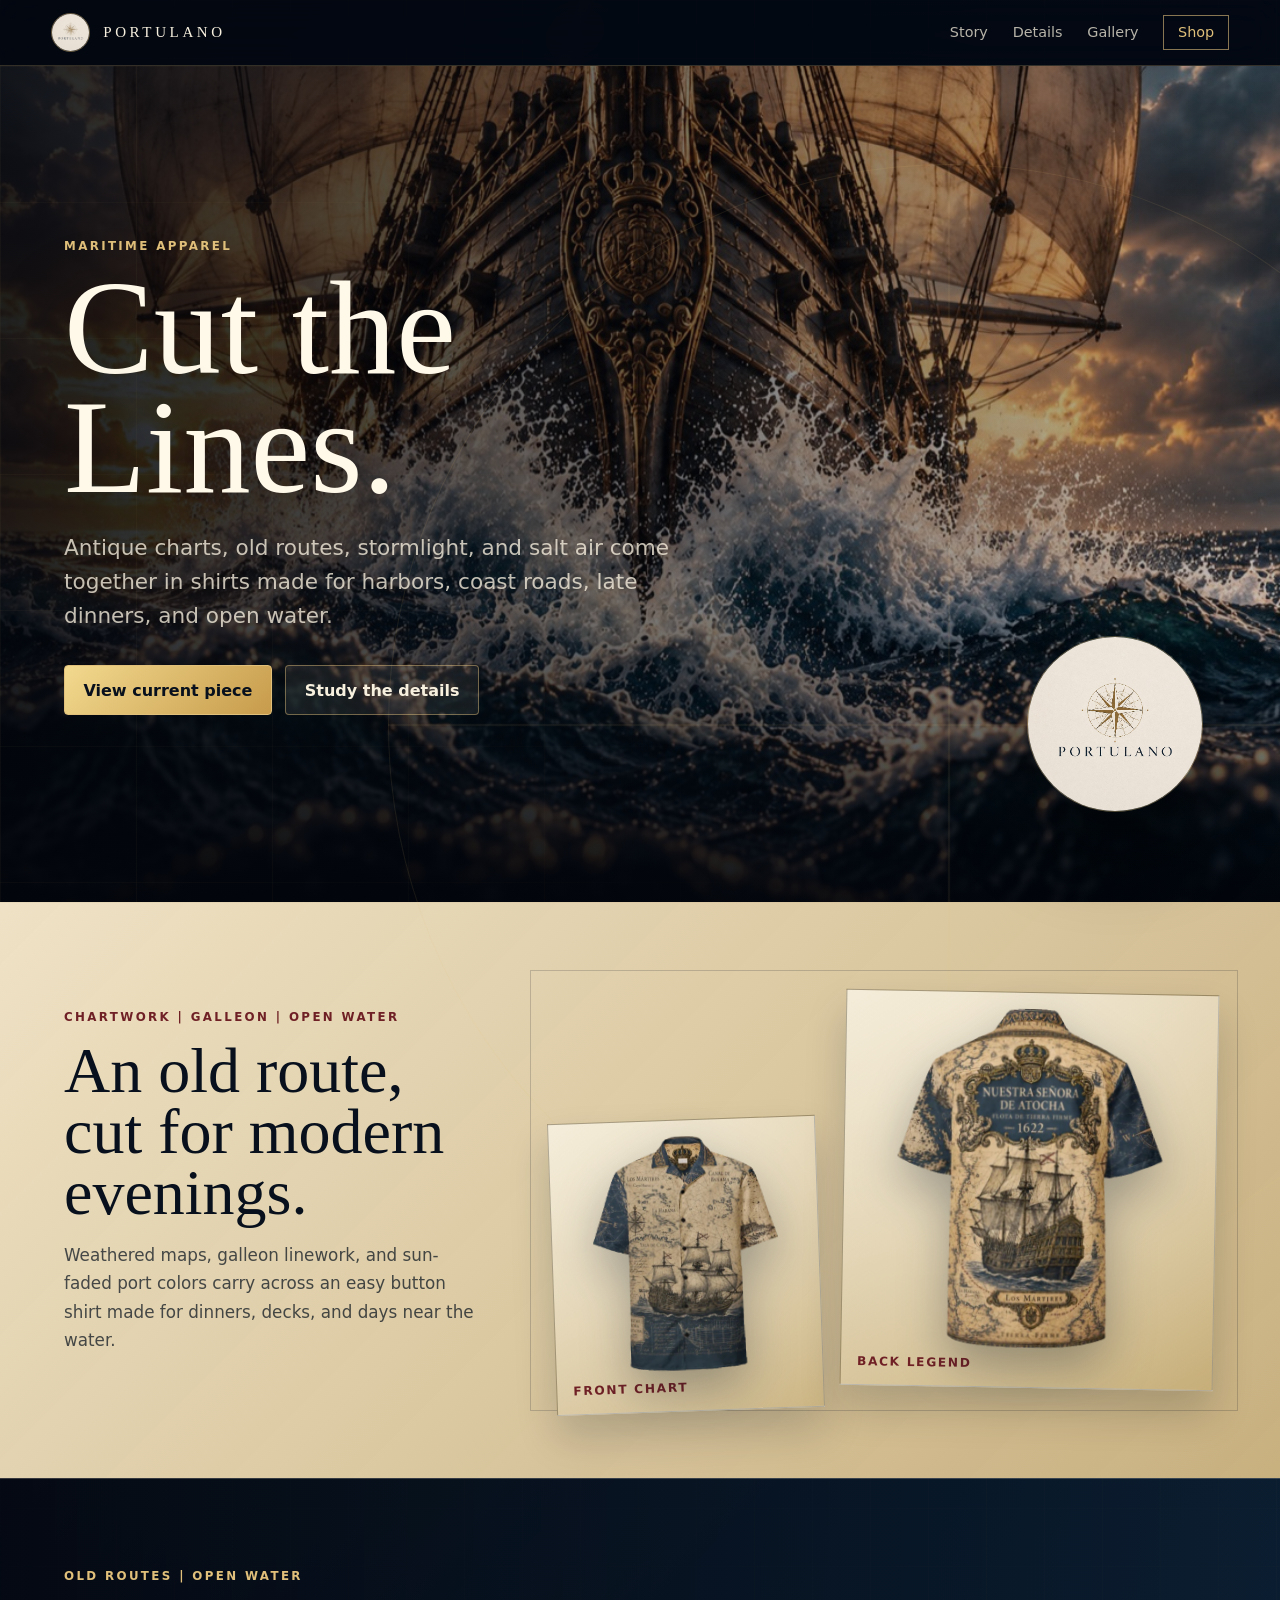
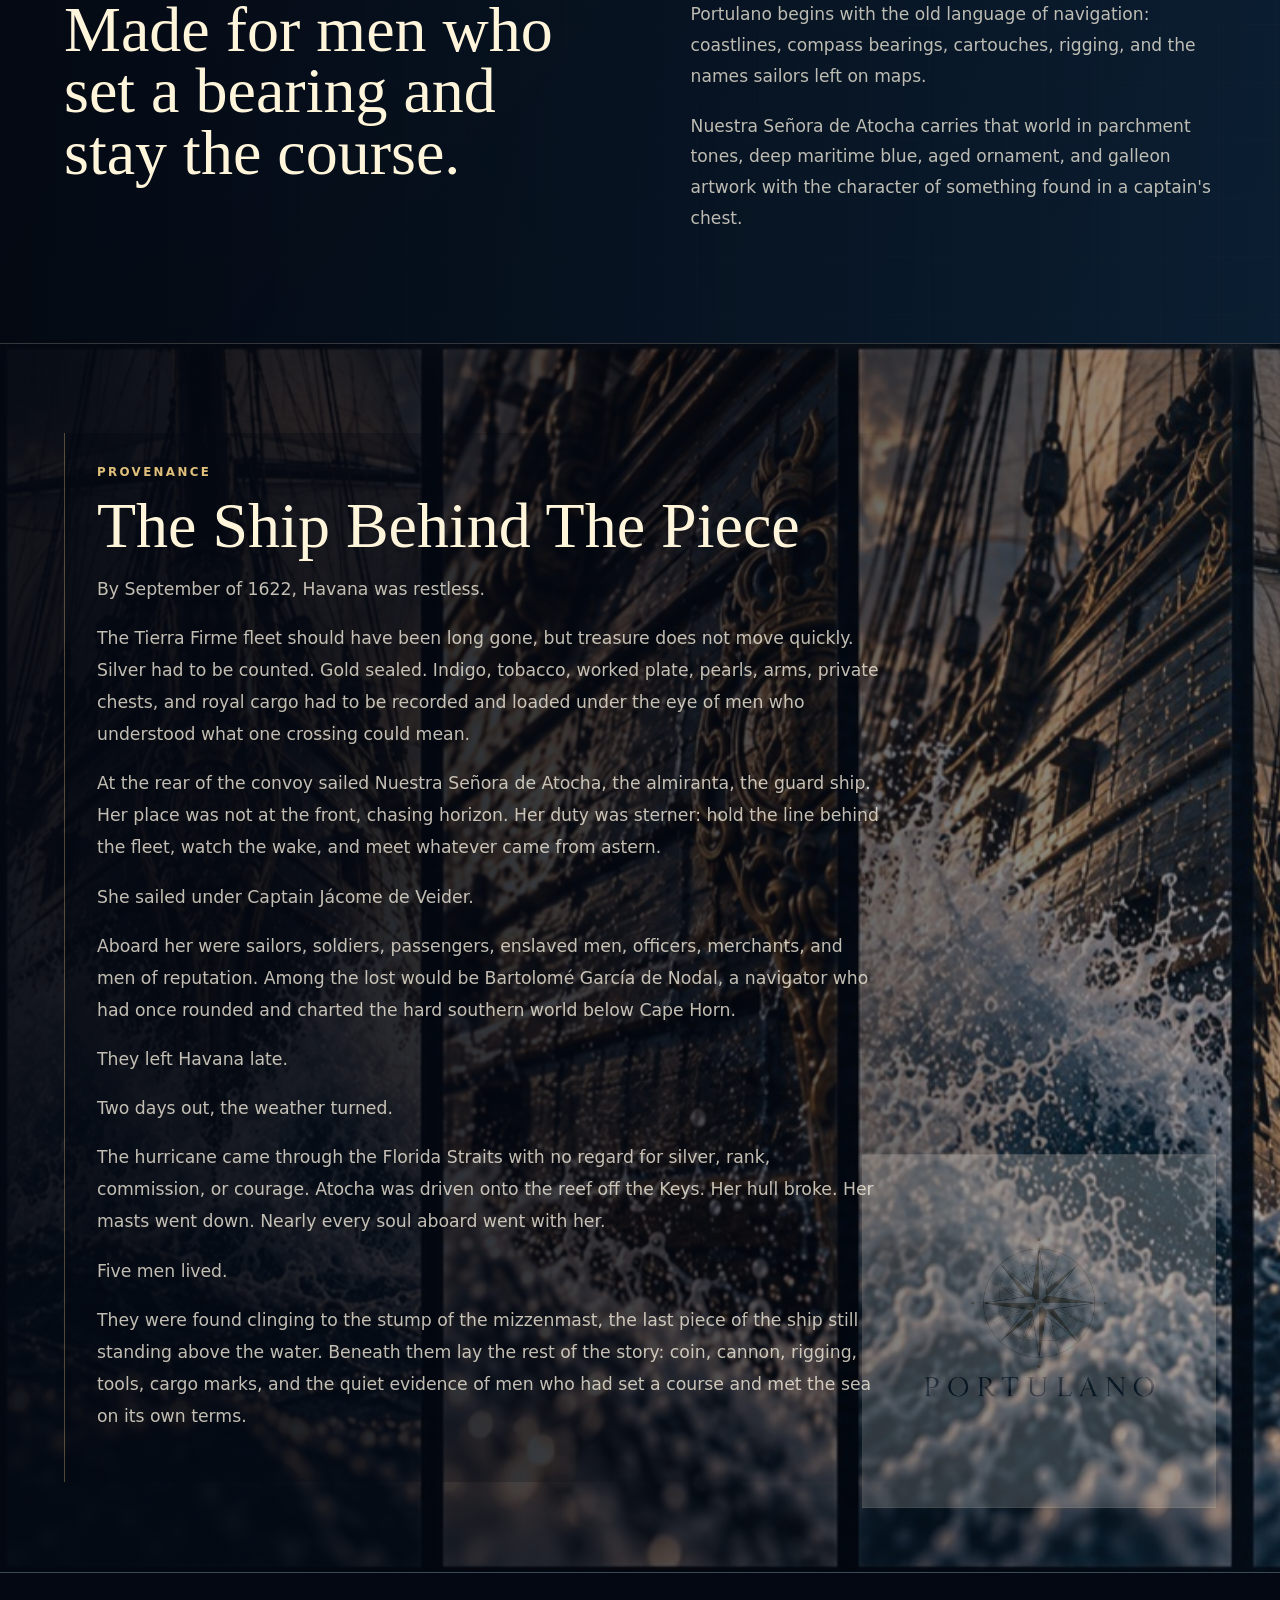
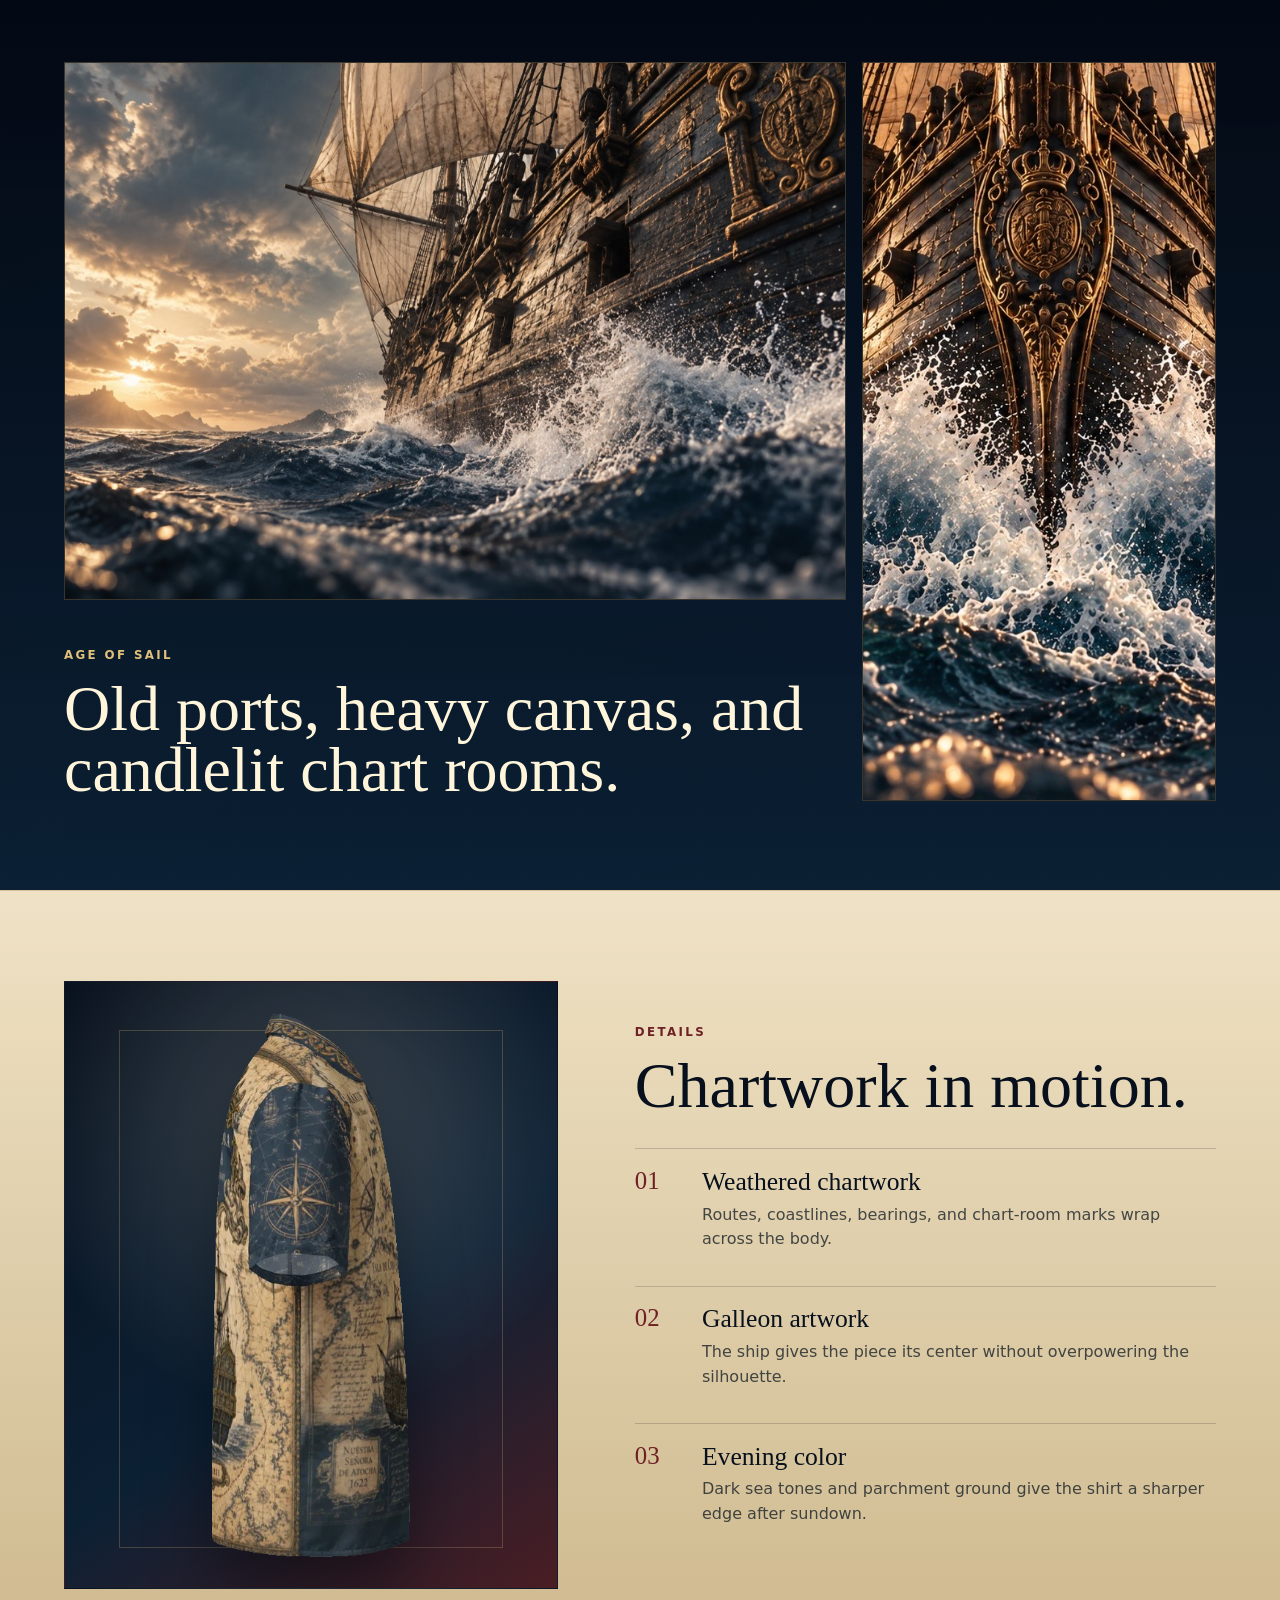
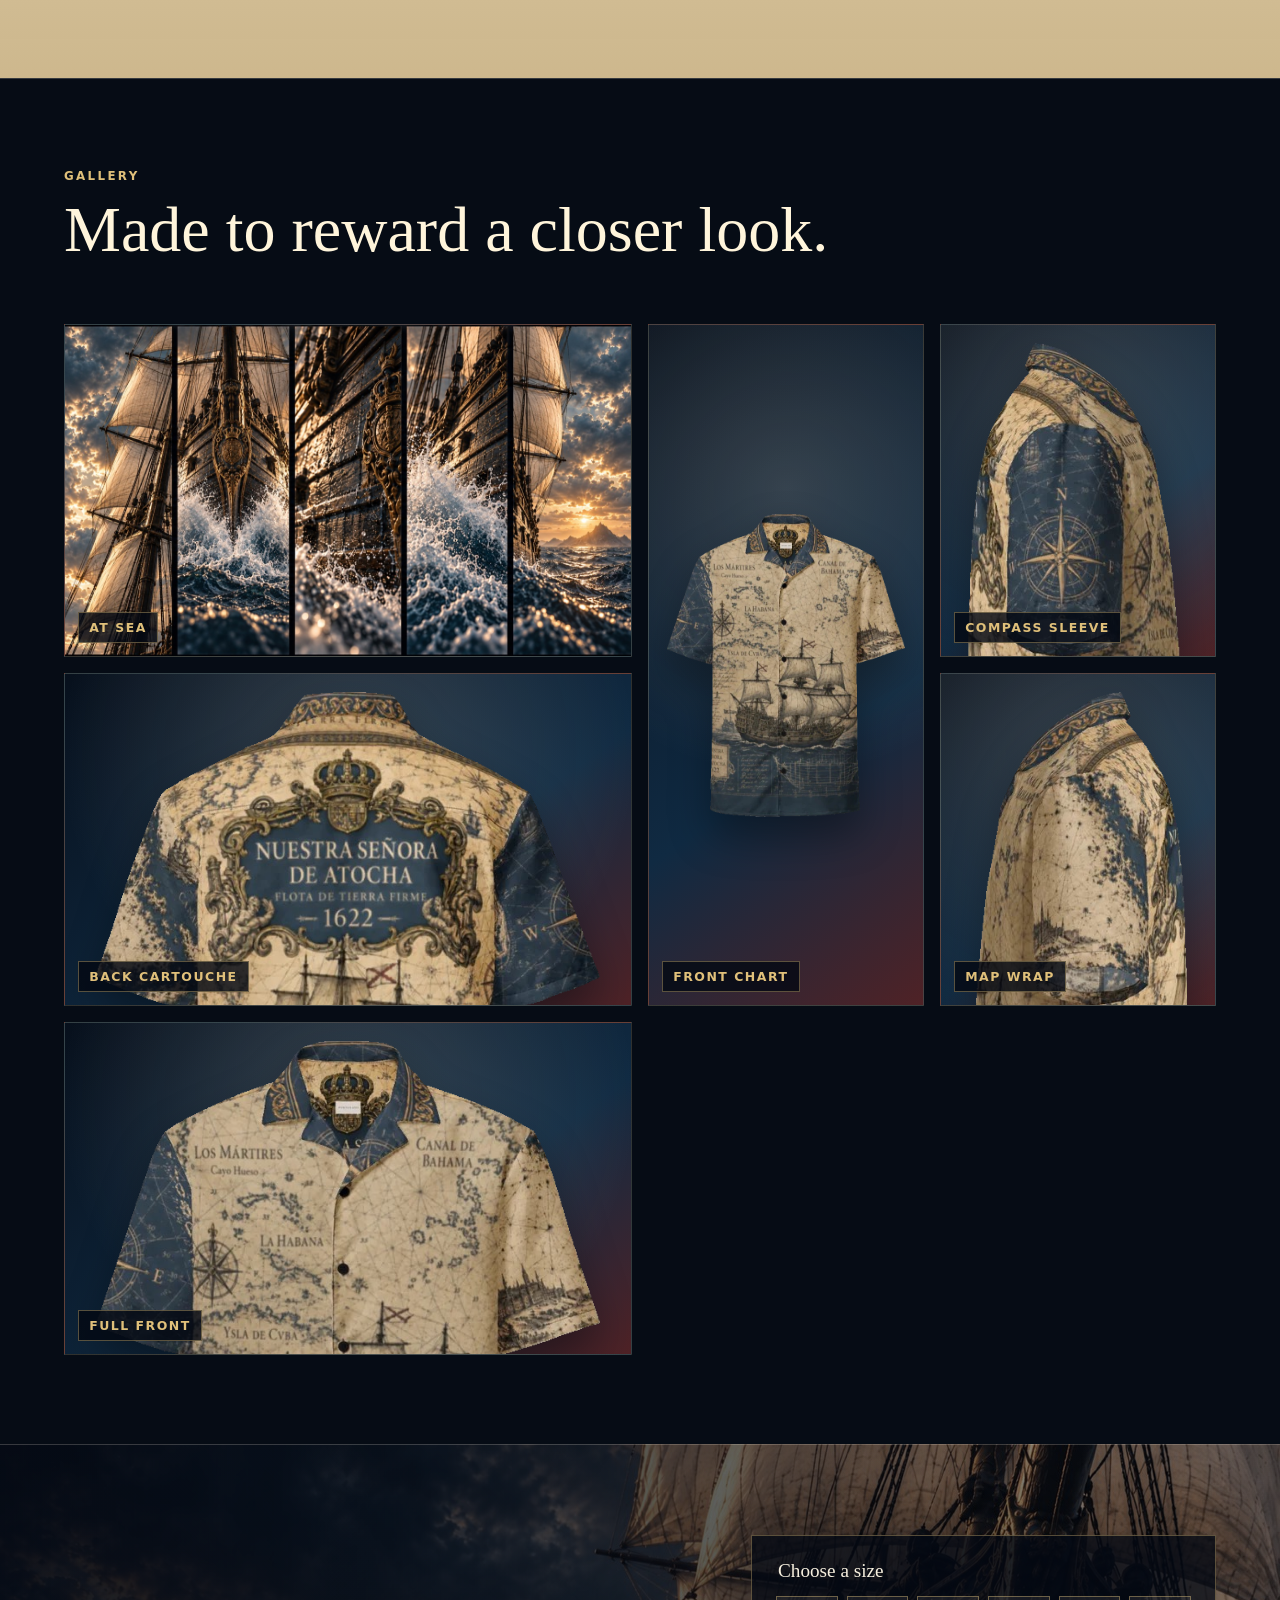
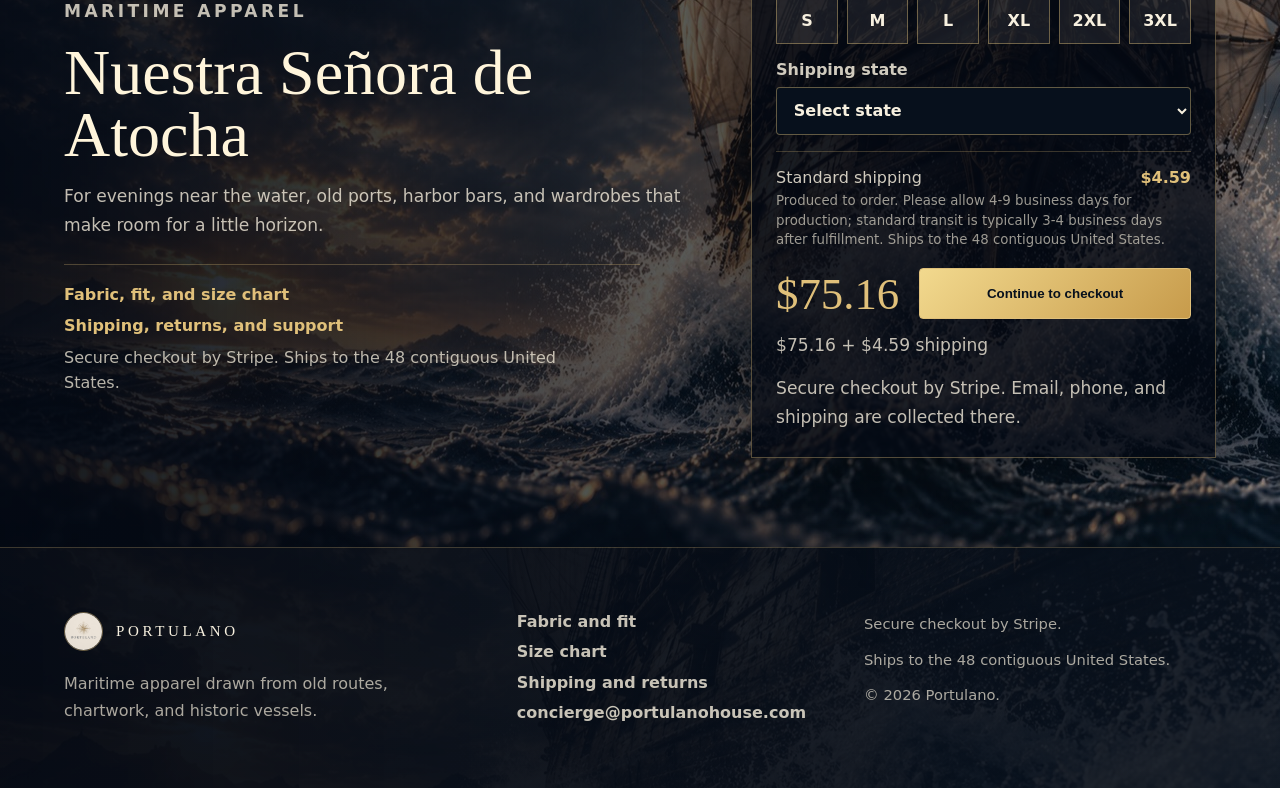
==== commit 316e3dbf: "feat: add Atocha provenance story" ====
--- a/index.html
+++ b/index.html
@@ -81,6 +81,50 @@
               character of something found in a captain's chest.
             </p>
           </div>
+        </div>
+      </section>
+
+      <section class="ship-history-section" aria-labelledby="ship-history-title">
+        <div class="ship-history-copy">
+          <p class="section-label">Provenance</p>
+          <h2 id="ship-history-title">The Ship Behind The Piece</h2>
+          <p>By September of 1622, Havana was restless.</p>
+          <p>
+            The Tierra Firme fleet should have been long gone, but treasure
+            does not move quickly. Silver had to be counted. Gold sealed.
+            Indigo, tobacco, worked plate, pearls, arms, private chests, and
+            royal cargo had to be recorded and loaded under the eye of men who
+            understood what one crossing could mean.
+          </p>
+          <p>
+            At the rear of the convoy sailed Nuestra Señora de Atocha, the
+            almiranta, the guard ship. Her place was not at the front, chasing
+            horizon. Her duty was sterner: hold the line behind the fleet,
+            watch the wake, and meet whatever came from astern.
+          </p>
+          <p>She sailed under Captain Jácome de Veider.</p>
+          <p>
+            Aboard her were sailors, soldiers, passengers, enslaved men,
+            officers, merchants, and men of reputation. Among the lost would be
+            Bartolomé García de Nodal, a navigator who had once rounded and
+            charted the hard southern world below Cape Horn.
+          </p>
+          <p>They left Havana late.</p>
+          <p>Two days out, the weather turned.</p>
+          <p>
+            The hurricane came through the Florida Straits with no regard for
+            silver, rank, commission, or courage. Atocha was driven onto the
+            reef off the Keys. Her hull broke. Her masts went down. Nearly every
+            soul aboard went with her.
+          </p>
+          <p>Five men lived.</p>
+          <p>
+            They were found clinging to the stump of the mizzenmast, the last
+            piece of the ship still standing above the water. Beneath them lay
+            the rest of the story: coin, cannon, rigging, tools, cargo marks,
+            and the quiet evidence of men who had set a course and met the sea
+            on its own terms.
+          </p>
         </div>
       </section>
 
@@ -265,7 +309,7 @@
         <a href="./details.html">Fabric and fit</a>
         <a href="./details.html">Size chart</a>
         <a href="./shipping-returns.html">Shipping and returns</a>
-        <a href="mailto:support01@portulanohouse.com">support01@portulanohouse.com</a>
+        <a href="mailto:concierge@portulanohouse.com">concierge@portulanohouse.com</a>
       </nav>
       <div class="footer-note">
         <span>Secure checkout by Stripe.</span>
--- a/styles.css
+++ b/styles.css
@@ -258,6 +258,7 @@
 }
 
 .story-section,
+.ship-history-section,
 .artifact-section,
 .cinema-section,
 .craft-section,
@@ -409,6 +410,45 @@
 
 .story-copy p {
   margin: 0 0 1.2rem;
+}
+
+.ship-history-section {
+  position: relative;
+  overflow: hidden;
+  background:
+    linear-gradient(90deg, rgba(3, 8, 18, 0.94), rgba(3, 8, 18, 0.68) 54%, rgba(12, 32, 52, 0.34)),
+    url("./assets/sail-panel-collage.jpg") center / cover;
+}
+
+.ship-history-section::after {
+  position: absolute;
+  right: clamp(1rem, 5vw, 4rem);
+  bottom: clamp(1rem, 5vw, 4rem);
+  width: min(32vw, 22rem);
+  aspect-ratio: 1;
+  border: 1px solid rgba(224, 192, 122, 0.2);
+  background:
+    linear-gradient(rgba(3, 8, 18, 0.12), rgba(3, 8, 18, 0.32)),
+    url("./assets/portulano-compass.jpg") center / cover;
+  box-shadow: var(--shadow-heavy);
+  content: "";
+  opacity: 0.28;
+}
+
+.ship-history-copy {
+  position: relative;
+  z-index: 1;
+  max-width: 56rem;
+  padding: clamp(1rem, 2.5vw, 2rem);
+  border-left: 1px solid rgba(224, 192, 122, 0.34);
+  background: linear-gradient(90deg, rgba(3, 8, 18, 0.48), rgba(3, 8, 18, 0));
+}
+
+.ship-history-copy p:not(.section-label) {
+  max-width: 49rem;
+  color: rgba(247, 240, 223, 0.78);
+  font-size: 1.08rem;
+  line-height: 1.85;
 }
 
 .craft-section {
